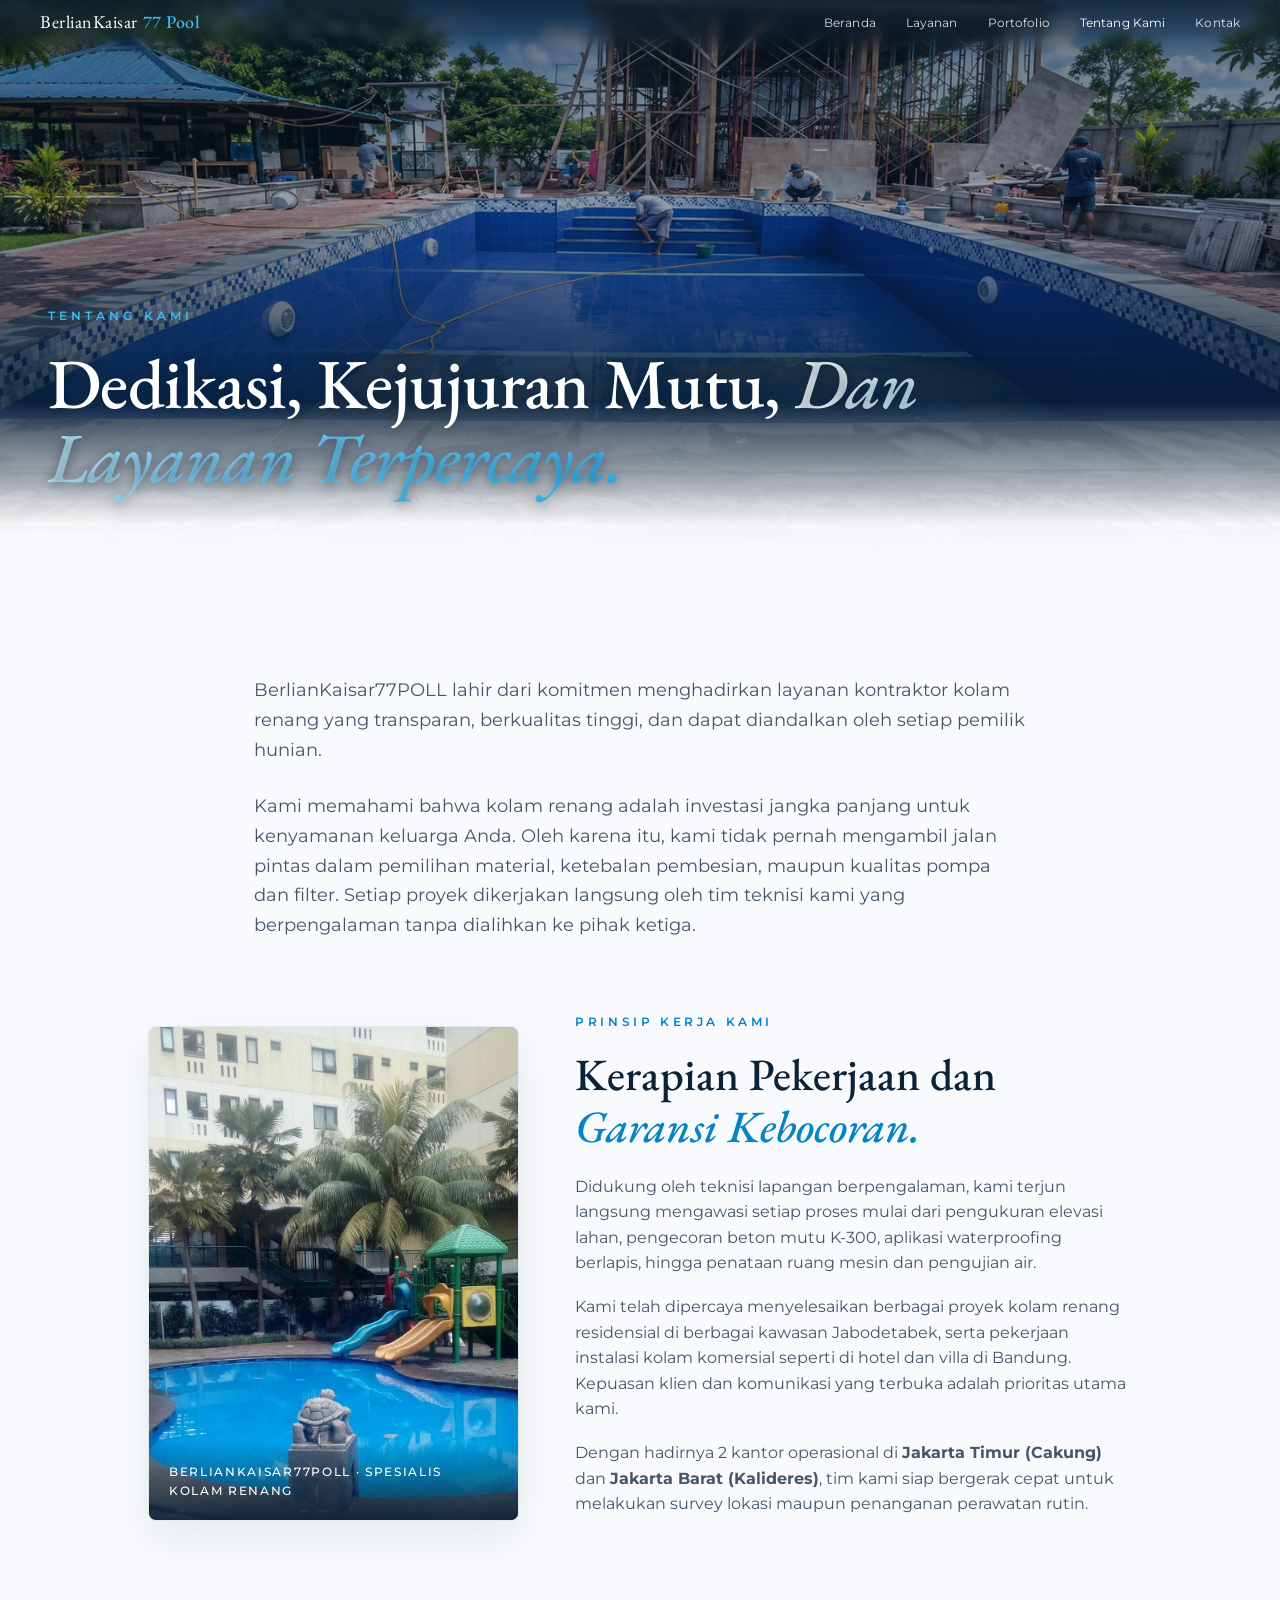
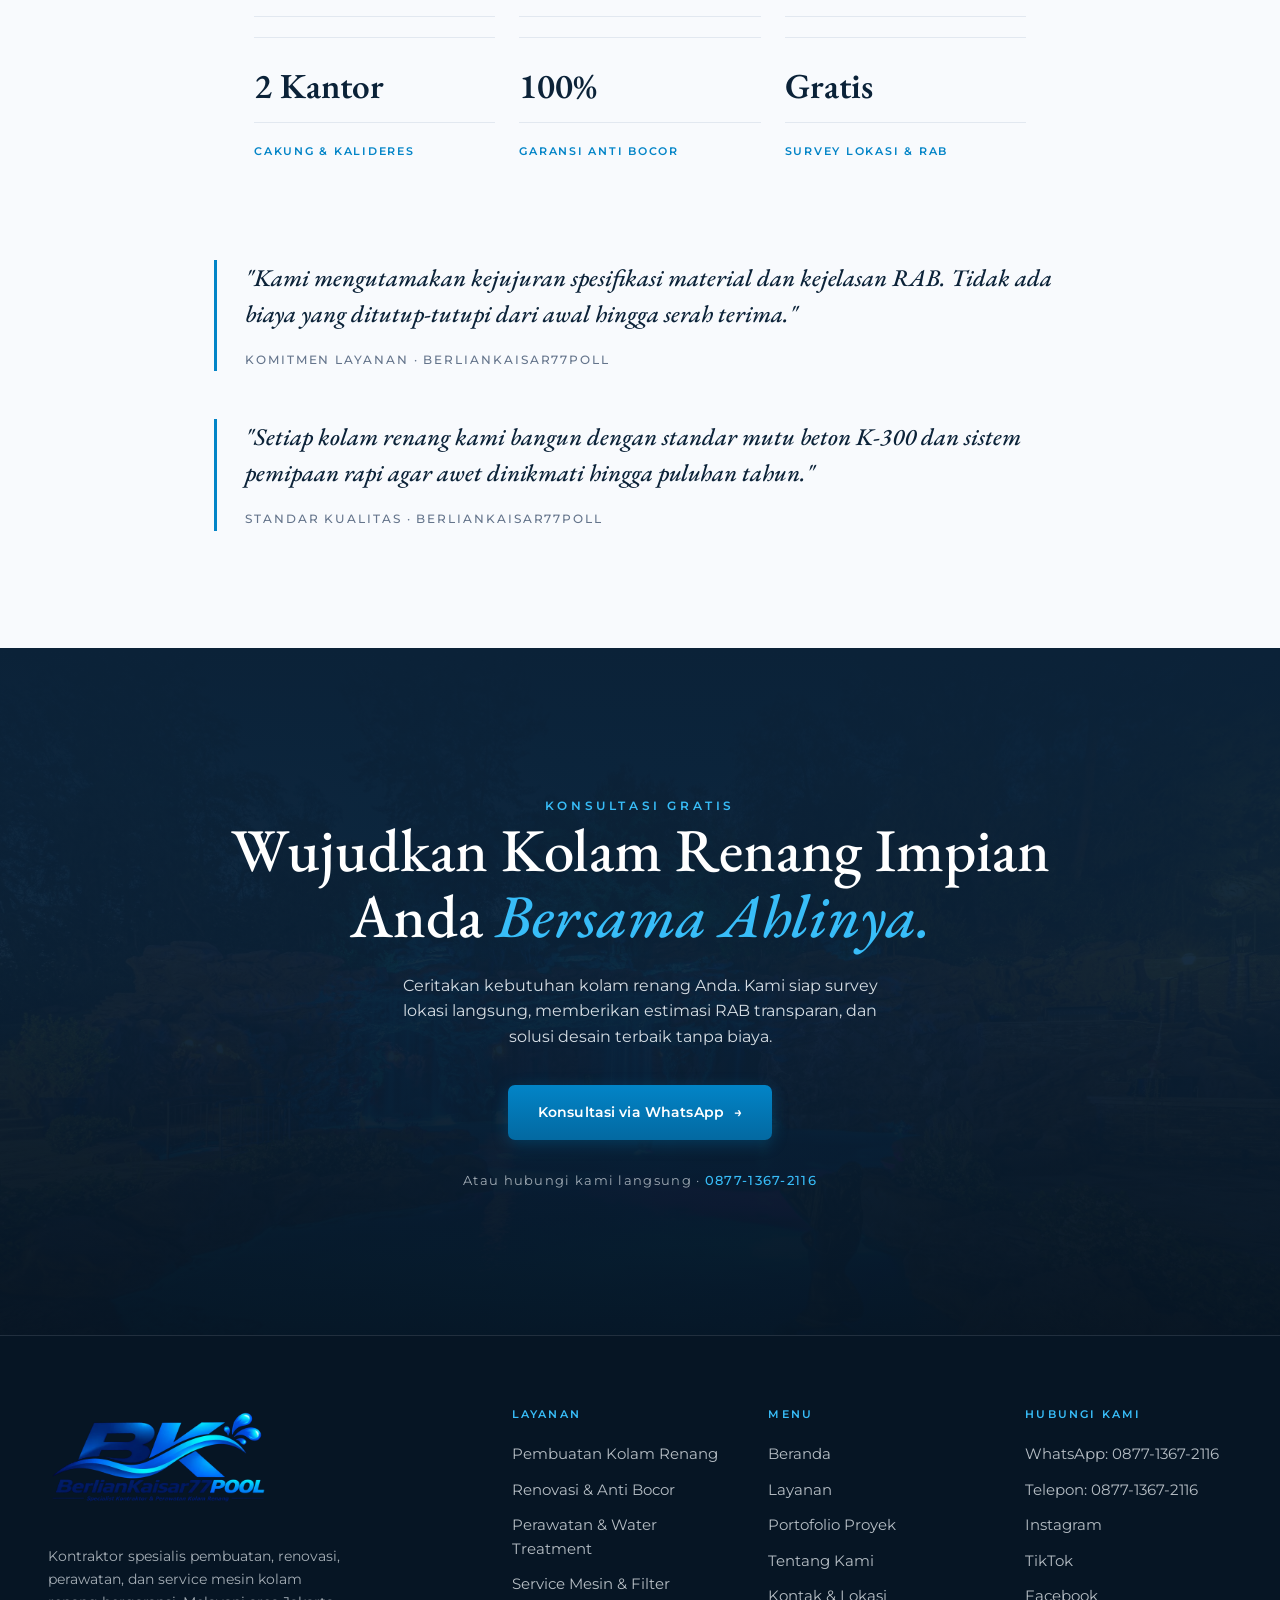
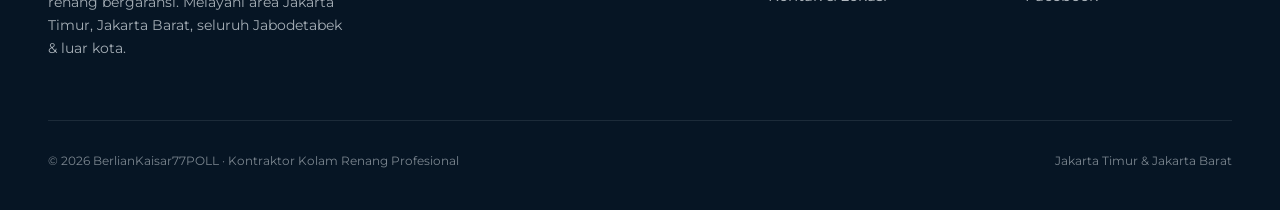
==== about/index.html @ 6bf1f575 "Updates" ====
<!DOCTYPE html>
<html lang="id">
<head>
  <meta charset="UTF-8">
<meta name="viewport" content="width=device-width, initial-scale=1.0">
<title>Tentang Kami — Kontraktor Kolam Renang | BerlianKaisar77POLL</title>
<meta name="description" content="Profil BerlianKaisar77POLL, kontraktor spesialis pembuatan, renovasi, dan perawatan kolam renang profesional terpercaya dengan 2 kantor di Jakarta Timur &amp; Barat.">
<link rel="canonical" href="https://berliankaisar77poll.com/about/">
<meta property="og:type" content="website">
<meta property="og:title" content="Tentang Kami — Kontraktor Kolam Renang | BerlianKaisar77POLL">
<meta property="og:description" content="Profil BerlianKaisar77POLL, kontraktor spesialis pembuatan, renovasi, dan perawatan kolam renang profesional terpercaya dengan 2 kantor di Jakarta Timur &amp; Barat.">
<meta property="og:image" content="/img/hero/Panoramic Pool Construction Scene.webp">
<link rel="icon" type="image/webp" href="/favicon.webp">
<link rel="preconnect" href="https://fonts.googleapis.com">
<link rel="preconnect" href="https://fonts.gstatic.com" crossorigin>
<link href="https://fonts.googleapis.com/css2?family=EB+Garamond:ital,wght@0,400;0,500;0,600;1,400;1,500;1,600&family=Montserrat:wght@300;400;500;600&display=swap" rel="stylesheet">

  <script type="module" crossorigin src="/assets/site-B1A78Fze.js"></script>
  <link rel="stylesheet" crossorigin href="/assets/site-BxvL7wkQ.css">
  <link rel="stylesheet" crossorigin href="/assets/about-Bbt-0jCo.css">
</head>
<body class="about-page">
<div class="waterline"><span id="wl"></span></div>

<nav id="nav">
  <a class="brand" href="/">BerlianKaisar <b>77 Pool</b></a>
  <div class="nav-links">
    
      <a class="" href="/">Beranda</a>
    
      <a class="" href="/services/">Layanan</a>
    
      <a class="" href="/portfolio/">Portofolio</a>
    
      <a class="active" href="/about/">Tentang Kami</a>
    
      <a class="" href="/contact/">Kontak</a>
    
  </div>
  <button class="nav-toggle" aria-label="Menu">&#9776;</button>
</nav>

<div class="mobile-menu" id="mobileMenu">
  
    <a class="" href="/">Beranda</a>
  
    <a class="" href="/services/">Layanan</a>
  
    <a class="" href="/portfolio/">Portofolio</a>
  
    <a class="active" href="/about/">Tentang Kami</a>
  
    <a class="" href="/contact/">Kontak</a>
  
</div>


<header class="page-hero">
  <img src="/img/hero/Panoramic Pool Construction Scene.webp" alt="Tentang Kontraktor Kolam Renang BerlianKaisar77POLL">
  <div class="wrap"><div class="eyebrow">Tentang Kami</div><h1>Dedikasi, Kejujuran Mutu, <em>Dan Layanan Terpercaya.</em></h1></div>
</header>

<section class="about-body">
  <div class="about-inner reveal">
    <p class="lead">BerlianKaisar77POLL lahir dari komitmen menghadirkan layanan kontraktor kolam renang yang transparan, berkualitas tinggi, dan dapat diandalkan oleh setiap pemilik hunian.</p>
    <p>Kami memahami bahwa kolam renang adalah investasi jangka panjang untuk kenyamanan keluarga Anda. Oleh karena itu, kami tidak pernah mengambil jalan pintas dalam pemilihan material, ketebalan pembesian, maupun kualitas pompa dan filter. Setiap proyek dikerjakan langsung oleh tim teknisi kami yang berpengalaman tanpa dialihkan ke pihak ketiga.</p>
  </div>

  <div class="founder reveal">
    <div class="founder-photo">
      <img src="/img/portfolio/proyek-kolam-02.jpg" alt="Keahlian Pemasangan Mozaik BerlianKaisar77POLL">
      <div class="founder-cap">BerlianKaisar77POLL · Spesialis Kolam Renang</div>
    </div>
    <div class="founder-text">
      <div class="sec-label">Prinsip Kerja Kami</div>
      <h2>Kerapian Pekerjaan dan <em>Garansi Kebocoran.</em></h2>
      <p>Didukung oleh teknisi lapangan berpengalaman, kami terjun langsung mengawasi setiap proses mulai dari pengukuran elevasi lahan, pengecoran beton mutu K-300, aplikasi waterproofing berlapis, hingga penataan ruang mesin dan pengujian air.</p>
      <p>Kami telah dipercaya menyelesaikan berbagai proyek kolam renang residensial di berbagai kawasan Jabodetabek, serta pekerjaan instalasi kolam komersial seperti di hotel dan villa di Bandung. Kepuasan klien dan komunikasi yang terbuka adalah prioritas utama kami.</p>
      <p>Dengan hadirnya 2 kantor operasional di <strong>Jakarta Timur (Cakung)</strong> dan <strong>Jakarta Barat (Kalideres)</strong>, tim kami siap bergerak cepat untuk melakukan survey lokasi maupun penanganan perawatan rutin.</p>
    </div>
  </div>

  <div class="about-stats reveal">
    <div><div class="n">2 Kantor</div><div class="l">Cakung &amp; Kalideres</div></div>
    <div><div class="n">100%</div><div class="l">Garansi Anti Bocor</div></div>
    <div><div class="n">Gratis</div><div class="l">Survey Lokasi &amp; RAB</div></div>
  </div>

  <div class="quotes reveal">
    <div class="cq"><p>"Kami mengutamakan kejujuran spesifikasi material dan kejelasan RAB. Tidak ada biaya yang ditutup-tutupi dari awal hingga serah terima."</p><span>Komitmen Layanan &middot; BerlianKaisar77POLL</span></div>
    <div class="cq"><p>"Setiap kolam renang kami bangun dengan standar mutu beton K-300 dan sistem pemipaan rapi agar awet dinikmati hingga puluhan tahun."</p><span>Standar Kualitas &middot; BerlianKaisar77POLL</span></div>
  </div>
</section>

<!-- SHARED CLOSING CTA -->
<section class="quote" id="quote">
  <div class="quote-inner">
    <span class="sec-label reveal" style="color:var(--caustic)">Konsultasi Gratis</span>
    <h2 class="reveal">Wujudkan Kolam Renang Impian Anda <em class='nowrap'>Bersama Ahlinya.</em></h2>
    <p class="reveal">Ceritakan kebutuhan kolam renang Anda. Kami siap survey lokasi langsung, memberikan estimasi RAB transparan, dan solusi desain terbaik tanpa biaya.</p>
    <a class="btn btn-primary reveal" href="https://wa.me/6287713672116?text=Halo%20BerlianKaisar77POLL,%20saya%20ingin%20konsultasi%20pembuatan/perawatan%20kolam%20renang" target="_blank" rel="noopener">Konsultasi via WhatsApp <span class="arr">&rarr;</span></a>
    <div class="phone reveal">Atau hubungi kami langsung &middot; <a href="tel:087713672116">0877-1367-2116</a></div>
  </div>
</section>

<!-- FOOTER -->
<footer id="footer">
  <div class="foot-grid">
    <div>
      <div class="foot-brand">
        <a href="/" aria-label="BerlianKaisar77POLL">
          <img src="/img/logo-berlian-kaisar-footer.webp" alt="BerlianKaisar77POLL" class="foot-logo" width="220" height="110">
        </a>
      </div>
      <p>Kontraktor spesialis pembuatan, renovasi, perawatan, dan service mesin kolam renang bergaransi. Melayani area Jakarta Timur, Jakarta Barat, seluruh Jabodetabek &amp; luar kota.</p>
    </div>
    <div class="foot-col">
      <h4>Layanan</h4>
      <a href="/services/">Pembuatan Kolam Renang</a>
      <a href="/services/">Renovasi &amp; Anti Bocor</a>
      <a href="/services/">Perawatan &amp; Water Treatment</a>
      <a href="/services/">Service Mesin &amp; Filter</a>
    </div>
    <div class="foot-col">
      <h4>Menu</h4>
      <a href="/">Beranda</a>
      <a href="/services/">Layanan</a>
      <a href="/portfolio/">Portofolio Proyek</a>
      <a href="/about/">Tentang Kami</a>
      <a href="/contact/">Kontak &amp; Lokasi</a>
    </div>
    <div class="foot-col">
      <h4>Hubungi Kami</h4>
      <a href="https://wa.me/6287713672116" target="_blank" rel="noopener">WhatsApp: 0877-1367-2116</a>
      <a href="tel:087713672116">Telepon: 0877-1367-2116</a>
      <a href="https://www.instagram.com/cindyapriyani441" target="_blank" rel="noopener">Instagram</a>
      <a href="https://www.tiktok.com/@cindyapriyani" target="_blank" rel="noopener">TikTok</a>
      <a href="https://www.facebook.com/search/top?q=cindy%20Apriyani" target="_blank" rel="noopener">Facebook</a>
    </div>
  </div>
  <div class="foot-bottom">
    <span>&copy; 2026 BerlianKaisar77POLL &middot; Kontraktor Kolam Renang Profesional</span>
    <span>Jakarta Timur &amp; Jakarta Barat</span>
  </div>
</footer>


</body>
</html>
---- assets/site-BxvL7wkQ.css ----
:root{--obsidian: #F8FAFD;--obsidian-2: #F0F6FA;--water-deep: #0B2238;--caustic: #0284C7;--caustic-soft: #00A3E0;--travertine: #0284C7;--bone: #0B2238;--bone-dim: #475569;--bone-faint: #64748B;--hairline: #E2E8F0;--serif: "EB Garamond", Georgia, serif;--sans: "Montserrat", system-ui, sans-serif}*{margin:0;padding:0;box-sizing:border-box}html{scroll-behavior:smooth}body{background:var(--obsidian);color:var(--bone-dim);font-family:var(--sans);font-weight:400;line-height:1.6;overflow-x:hidden;-webkit-font-smoothing:antialiased}::selection{background:#bae6fd;color:#0369a1}img{display:block;max-width:100%}a{color:inherit}.nowrap{white-space:nowrap}.waterline{position:fixed;top:0;left:0;height:2px;width:100%;z-index:200}.waterline span{display:block;height:100%;width:0;background:linear-gradient(90deg,#0284c7,#38bdf8);box-shadow:0 0 12px #38bdf8}nav{position:fixed;top:0;left:0;width:100%;z-index:100;display:flex;align-items:center;justify-content:space-between;padding:8px 40px 20px;transition:padding .5s,background .5s,backdrop-filter .5s}nav:before{content:"";position:absolute;top:0;right:0;bottom:0;left:0;z-index:-1;background:linear-gradient(to bottom,rgba(10,28,46,.72) 0%,rgba(10,28,46,.35) 60%,transparent 100%);backdrop-filter:blur(5px);-webkit-backdrop-filter:blur(5px);opacity:1;transition:opacity .5s;pointer-events:none;mask-image:linear-gradient(to bottom,#000 0%,#000 60%,transparent 100%);-webkit-mask-image:linear-gradient(to bottom,#000 0%,#000 60%,transparent 100%)}nav.scrolled:before{opacity:0}nav.scrolled{padding:11px 40px;background:#fffffff0;backdrop-filter:blur(20px) saturate(1.4);-webkit-backdrop-filter:blur(20px) saturate(1.4);border-bottom:1px solid #E2E8F0;box-shadow:0 4px 20px #0b22380d}.brand{font-family:var(--serif);font-size:18px;font-weight:400;letter-spacing:.03em;text-decoration:none;color:#fff;transition:color .3s}.brand b{font-weight:500;color:#38bdf8}nav.scrolled .brand{color:#0b2238}nav.scrolled .brand b{color:#0284c7}.nav-links{display:flex;gap:30px;align-items:center}.nav-links a{color:#ffffffd9;text-decoration:none;font-size:12px;letter-spacing:.01em;text-transform:none;font-weight:400;transition:color .3s}.nav-links a:hover,.nav-links a.active{color:#fff}nav.scrolled .nav-links a{color:#475569}nav.scrolled .nav-links a:hover,nav.scrolled .nav-links a.active{color:#0284c7}.nav-cta{border:1px solid #CBD5E1;padding:7px 16px;border-radius:980px;color:#fff!important;font-size:12px;transition:all .4s}nav.scrolled .nav-cta{border-color:#0284c7;color:#0284c7!important;background:#f0f9ff}nav.scrolled .nav-cta:hover{background:#0284c7;color:#fff!important}.nav-toggle{display:none;background:none;border:none;color:#fff;font-size:26px;cursor:pointer;line-height:1}nav.scrolled .nav-toggle{color:#0b2238}.mobile-menu{position:fixed;top:0;right:0;bottom:0;left:0;z-index:99;background:#f8fafdfa;backdrop-filter:blur(20px);-webkit-backdrop-filter:blur(20px);display:none;flex-direction:column;align-items:center;justify-content:center;gap:30px}.mobile-menu.open{display:flex}.mobile-menu a{color:#0b2238;text-decoration:none;font-family:var(--serif);font-size:1.8rem;transition:color .3s}.mobile-menu a:hover,.mobile-menu a.active{color:#0284c7}.btn{display:inline-flex;align-items:center;gap:10px;text-decoration:none;font-size:14px;letter-spacing:.04em;padding:16px 30px;border-radius:7px;transition:all .45s cubic-bezier(.2,.7,.3,1);cursor:pointer;border:none;font-family:var(--sans);-webkit-font-smoothing:antialiased;text-shadow:none}.btn .arr{display:inline-block;transition:transform .4s cubic-bezier(.2,.7,.3,1)}.btn:hover .arr{transform:translate(4px)}.btn-primary{background:linear-gradient(180deg,#0284c7,#0369a1);color:#fff;font-weight:600;letter-spacing:.01em;box-shadow:0 4px 16px #0284c747}.btn-primary:hover{background:linear-gradient(180deg,#0ea5e9,#0284c7);transform:translateY(-2px);box-shadow:0 8px 24px #0284c766}.btn-ghost{color:#0b2238;border:1px solid #CBD5E1;background:#fff;border-radius:7px}.btn-ghost:hover{border-color:#0284c7;color:#0284c7;background:#f0f9ff}.reveal{opacity:0;transform:translateY(44px);transition:opacity 1.1s cubic-bezier(.2,.7,.3,1),transform 1.1s cubic-bezier(.2,.7,.3,1)}.reveal.in{opacity:1;transform:none}.reveal-group>*{opacity:0;transform:translateY(38px);transition:opacity 1s cubic-bezier(.2,.7,.3,1),transform 1s cubic-bezier(.2,.7,.3,1)}.reveal-group.in>*{opacity:1;transform:none}.reveal-group.in>*:nth-child(1){transition-delay:0s}.reveal-group.in>*:nth-child(2){transition-delay:.09s}.reveal-group.in>*:nth-child(3){transition-delay:.18s}.reveal-group.in>*:nth-child(4){transition-delay:.27s}.reveal-group.in>*:nth-child(5){transition-delay:.36s}.reveal-group.in>*:nth-child(6){transition-delay:.45s}.reveal-group.in>*:nth-child(7){transition-delay:.54s}.reveal-group.in>*:nth-child(8){transition-delay:.63s}.hero-media{will-change:transform;transform:scale(1.1);transform-origin:center top}.page-hero{position:relative;height:62vh;min-height:440px;display:flex;align-items:flex-end;overflow:hidden}.page-hero img{position:absolute;top:0;right:0;bottom:0;left:0;width:100%;height:100%;object-fit:cover;z-index:1}.page-hero:after{content:"";position:absolute;top:0;right:0;bottom:0;left:0;z-index:2;background:linear-gradient(to top,#f8fafd,#f8fafdf5 6%,#0a1c2ed1 28%,#0a1c2e66 65%,#0a1c2e99)}.page-hero .wrap{position:relative;z-index:3;padding:0 48px 7vh;max-width:1280px;margin:0 auto;width:100%}.eyebrow{font-size:12px;letter-spacing:.34em;text-transform:uppercase;color:#38bdf8;font-weight:600;margin-bottom:22px}.page-hero h1{font-family:var(--serif);font-weight:500;font-size:clamp(2.4rem,5.5vw,4.4rem);line-height:1.05;letter-spacing:-.01em;max-width:900px;color:#fff;text-shadow:0 2px 12px rgba(10,28,46,.5)}.page-hero h1 em{font-style:italic;background:linear-gradient(95deg,#fff,#7dd3fc 40%,#38bdf8);-webkit-background-clip:text;background-clip:text;-webkit-text-fill-color:transparent;color:transparent}section{position:relative}.sec-label{font-size:12px;letter-spacing:.3em;text-transform:uppercase;color:#0284c7;font-weight:600;margin-bottom:22px}.wrap{max-width:1280px;margin:0 auto;padding:0 48px}.prose{max-width:760px}.prose p{color:#475569;margin-bottom:22px;font-size:1.05rem}.prose h2{font-family:var(--serif);font-weight:500;font-size:clamp(1.8rem,3.5vw,2.8rem);line-height:1.15;margin:0 0 28px;color:#0b2238}.prose h2 em{font-style:italic;color:#0284c7}footer{background:#061524;border-top:1px solid rgba(226,232,240,.12);padding:70px 48px 40px;margin-top:0}.foot-grid{max-width:1280px;margin:0 auto 60px;display:grid;grid-template-columns:2fr 1fr 1fr 1fr;gap:50px}.foot-brand{margin-bottom:20px}.foot-brand a{display:inline-block;text-decoration:none}.foot-logo{max-width:220px;width:100%;height:auto;display:block}.foot-grid>div>p{font-size:.9rem;color:#f0f6faad;max-width:300px}.foot-col h4{font-size:11px;letter-spacing:.2em;text-transform:uppercase;color:#38bdf8;font-weight:600;margin-bottom:20px}.foot-col a{display:block;color:#f0f6fabf;text-decoration:none;font-size:.92rem;margin-bottom:12px;transition:color .3s}.foot-col a:hover{color:#fff}.foot-bottom{max-width:1280px;margin:0 auto;display:flex;justify-content:space-between;padding-top:30px;border-top:1px solid rgba(226,232,240,.1);font-size:12px;color:#f0f6fa80;flex-wrap:wrap;gap:14px}.quote{position:relative;padding:16vh 48px;text-align:center;overflow:hidden;background:linear-gradient(180deg,#0b2238,#061524)}.quote:after{content:"";position:absolute;top:0;right:0;bottom:0;left:0;z-index:0;background:url(/img/drake-night.jpg) center/cover no-repeat;opacity:.28}.quote:before{content:"";position:absolute;top:0;right:0;bottom:0;left:0;z-index:1;background:linear-gradient(180deg,#0b2238,#0b2238cc 45%,#061524f2),radial-gradient(ellipse at 50% 120%,rgba(2,132,199,.28),transparent 55%)}.quote-inner{position:relative;z-index:3;max-width:920px;margin:0 auto}.quote .sec-label{color:#38bdf8!important;font-weight:600}.quote h2{font-family:var(--serif);font-weight:500;font-size:clamp(2.2rem,4.8vw,3.8rem);line-height:1.08;margin-bottom:24px;color:#fff}.quote h2 em{font-style:italic;color:#38bdf8}.quote p{color:#f0f6fae0;max-width:480px;margin:0 auto 36px}.quote .phone{margin-top:30px;font-size:13px;letter-spacing:.1em;color:#f0f6faa6}.quote .phone a{color:#38bdf8;font-weight:500;text-decoration:none}.quote .phone a:hover{color:#fff}@media(max-width:900px){nav,nav.scrolled{padding:16px 22px}.nav-links{display:none}.nav-toggle{display:block}.wrap,.page-hero .wrap{padding-left:22px;padding-right:22px}footer{padding:54px 22px 36px}.foot-grid{grid-template-columns:1fr 1fr;gap:30px}.quote{padding:12vh 22px}}@media(prefers-reduced-motion:reduce){*{animation:none!important;transition:none!important}.reveal,.reveal-group>*{opacity:1;transform:none!important}.hero-media{transform:none!important}}
---- assets/about-Bbt-0jCo.css ----
body.about-page{--obsidian: #F8FAFD;--obsidian-2: #F0F6FA;--water-deep: #0B2238;--caustic: #0284C7;--caustic-soft: #00A3E0;--travertine: #0284C7;--bone: #0B2238;--bone-dim: #475569;--bone-faint: #64748B;--hairline: #E2E8F0;background:#f8fafd;color:#475569}body.about-page ::selection{background:#bae6fd;color:#0369a1}body.about-page .btn-primary{background:linear-gradient(180deg,#0284c7,#0369a1);color:#fff;box-shadow:0 4px 16px #0284c747}body.about-page .btn-primary:hover{background:linear-gradient(180deg,#0ea5e9,#0284c7);box-shadow:0 8px 24px #0284c766}body.about-page .btn-ghost{color:#0b2238;border:1px solid #CBD5E1;background:#fff}body.about-page .btn-ghost:hover{border-color:#0284c7;color:#0284c7;background:#f0f9ff}body.about-page .waterline span{background:linear-gradient(90deg,#0284c7,#38bdf8);box-shadow:0 0 12px #38bdf8}body.about-page nav:before{background:linear-gradient(to bottom,rgba(10,28,46,.72) 0%,rgba(10,28,46,.35) 60%,transparent 100%)}body.about-page nav .brand{color:#fff}body.about-page nav .brand b{color:#38bdf8}body.about-page nav .nav-links a{color:#ffffffd9}body.about-page nav .nav-links a:hover,body.about-page nav .nav-links a.active{color:#fff}body.about-page nav .nav-toggle{color:#fff}body.about-page nav.scrolled{background:#fffffff0;-webkit-backdrop-filter:blur(20px) saturate(1.4);backdrop-filter:blur(20px) saturate(1.4);border-bottom:1px solid #E2E8F0;box-shadow:0 4px 20px #0b22380f}body.about-page nav.scrolled .brand{color:#0b2238}body.about-page nav.scrolled .brand b{color:#0284c7}body.about-page nav.scrolled .nav-links a{color:#475569}body.about-page nav.scrolled .nav-links a:hover,body.about-page nav.scrolled .nav-links a.active{color:#0284c7}body.about-page nav.scrolled .nav-toggle{color:#0b2238}body.about-page .mobile-menu{background:#f8fafdfa}body.about-page .mobile-menu a{color:#0b2238}body.about-page .mobile-menu a:hover,body.about-page .mobile-menu a.active{color:#0284c7}body.about-page .page-hero:after{content:"";position:absolute;top:0;right:0;bottom:0;left:0;z-index:2;background:linear-gradient(to top,#f8fafd,#f8fafdf5 6%,#0a1c2ed1 28%,#0a1c2e66 65%,#0a1c2e99)}body.about-page .page-hero .eyebrow{color:#38bdf8;font-weight:600}body.about-page .page-hero h1{color:#fff;text-shadow:0 2px 12px rgba(10,28,46,.5)}body.about-page .page-hero h1 em{font-style:italic;background:linear-gradient(95deg,#fff,#7dd3fc 40%,#38bdf8);-webkit-background-clip:text;background-clip:text;-webkit-text-fill-color:transparent;color:transparent}.about-body{padding:13vh 0;background:#f8fafd}.about-inner{max-width:820px;margin:0 auto;padding:0 24px}.about-inner p{color:#475569;font-size:1.1rem;margin-bottom:26px;line-height:1.7}.about-inner p strong{color:#0b2238;font-weight:600}.lead{margin-bottom:26px;color:#334155}.lead em{font-style:italic;color:#0284c7}.founder{max-width:1080px;margin:8vh auto 0;padding:0 48px;display:grid;grid-template-columns:.8fr 1.2fr;gap:56px;align-items:center}.founder-photo{position:relative;border-radius:8px;overflow:hidden;border:1px solid #E2E8F0;aspect-ratio:3/4;box-shadow:0 16px 40px #0b223814}.founder-photo img{width:100%;height:100%;object-fit:cover;object-position:center top}.founder-cap{position:absolute;left:0;bottom:0;right:0;z-index:2;padding:20px;background:linear-gradient(to top,rgba(11,34,56,.92) 0%,transparent 100%);font-size:12px;letter-spacing:.14em;text-transform:uppercase;color:#fff;font-weight:500}.founder-text .sec-label{color:#0284c7;font-weight:600;font-size:12px;letter-spacing:.3em;text-transform:uppercase;margin-bottom:18px}.founder-text h2{font-family:var(--serif);font-weight:500;font-size:clamp(1.9rem,3.6vw,2.8rem);line-height:1.14;margin-bottom:22px;color:#0b2238}.founder-text h2 em{font-style:italic;color:#0284c7}.founder-text p{color:#475569;margin-bottom:18px;line-height:1.6}.about-stats{display:grid;grid-template-columns:repeat(3,1fr);gap:24px;margin:9vh auto 0;max-width:820px;padding:0 24px}.about-stats div{border-top:1px solid #E2E8F0;padding-top:20px}.about-stats .n{font-family:var(--serif);font-size:2.2rem;font-weight:600;color:#0b2238}.about-stats .l{font-size:11px;letter-spacing:.16em;text-transform:uppercase;color:#0284c7;font-weight:600;margin-top:8px}.quotes{max-width:900px;margin:11vh auto 0;padding:0 24px;display:grid;gap:48px}.cq{border-left:3px solid #0284C7;padding-left:28px}.cq p{font-family:var(--serif);font-weight:500;font-style:italic;font-size:clamp(1.2rem,2.2vw,1.5rem);line-height:1.5;color:#0b2238;margin:0 0 14px}.cq span{font-size:12px;letter-spacing:.16em;text-transform:uppercase;color:#64748b;font-weight:500}body.about-page .quote{position:relative;padding:16vh 48px;text-align:center;overflow:hidden;background:linear-gradient(180deg,#0b2238,#061524)}body.about-page .quote:after{content:"";position:absolute;top:0;right:0;bottom:0;left:0;z-index:0;background:url(/img/drake-night.jpg) center/cover no-repeat;opacity:.28}body.about-page .quote:before{content:"";position:absolute;top:0;right:0;bottom:0;left:0;z-index:1;background:linear-gradient(180deg,#0b2238,#0b2238cc 45%,#061524f2),radial-gradient(ellipse at 50% 120%,rgba(2,132,199,.28),transparent 55%)}body.about-page .quote-inner{position:relative;z-index:3;max-width:920px;margin:0 auto}body.about-page .quote .sec-label{color:#38bdf8!important;font-weight:600}body.about-page .quote h2{font-family:var(--serif);font-weight:500;font-size:clamp(2.2rem,4.8vw,3.8rem);line-height:1.08;margin-bottom:24px;color:#fff}body.about-page .quote h2 em{font-style:italic;color:#38bdf8}body.about-page .quote p{color:#f0f6fae0;max-width:480px;margin:0 auto 36px}body.about-page .quote .phone{margin-top:30px;font-size:13px;letter-spacing:.1em;color:#f0f6faa6}body.about-page .quote .phone a{color:#38bdf8;font-weight:500;text-decoration:none}body.about-page .quote .phone a:hover{color:#fff}body.about-page footer{background:#061524;border-top:1px solid rgba(226,232,240,.12);padding:70px 48px 40px;margin-top:0}body.about-page .foot-brand{font-family:var(--serif);font-size:1.5rem;margin-bottom:18px;color:#fff}body.about-page .foot-grid>div>p{font-size:.9rem;color:#f0f6faad;max-width:300px}body.about-page .foot-col h4{font-size:11px;letter-spacing:.2em;text-transform:uppercase;color:#38bdf8;font-weight:600;margin-bottom:20px}body.about-page .foot-col a{display:block;color:#f0f6fabf;text-decoration:none;font-size:.92rem;margin-bottom:12px;transition:color .3s}body.about-page .foot-col a:hover{color:#fff}body.about-page .foot-bottom{max-width:1280px;margin:0 auto;display:flex;justify-content:space-between;padding-top:30px;border-top:1px solid rgba(226,232,240,.1);font-size:12px;color:#f0f6fa80;flex-wrap:wrap;gap:14px}@media(max-width:900px){.founder{grid-template-columns:1fr;gap:30px;padding:0 22px}.about-stats{grid-template-columns:1fr}}
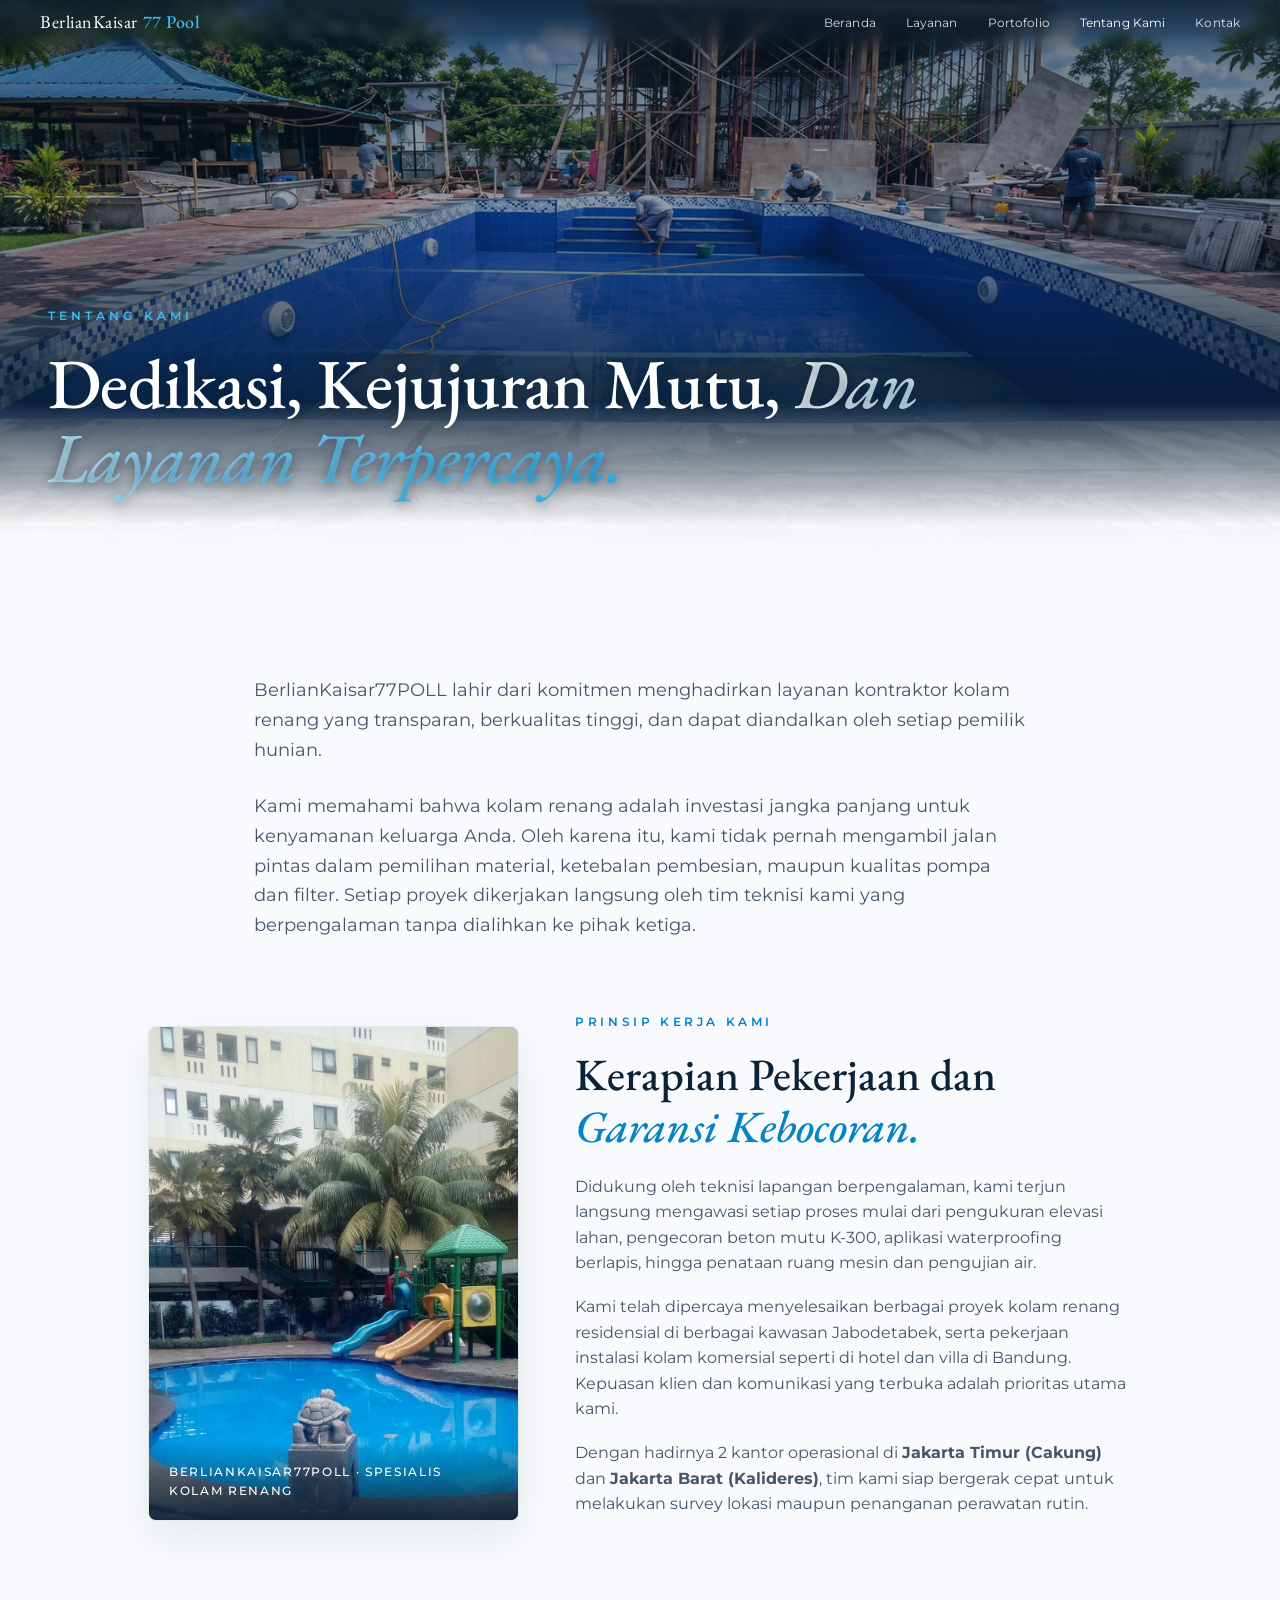
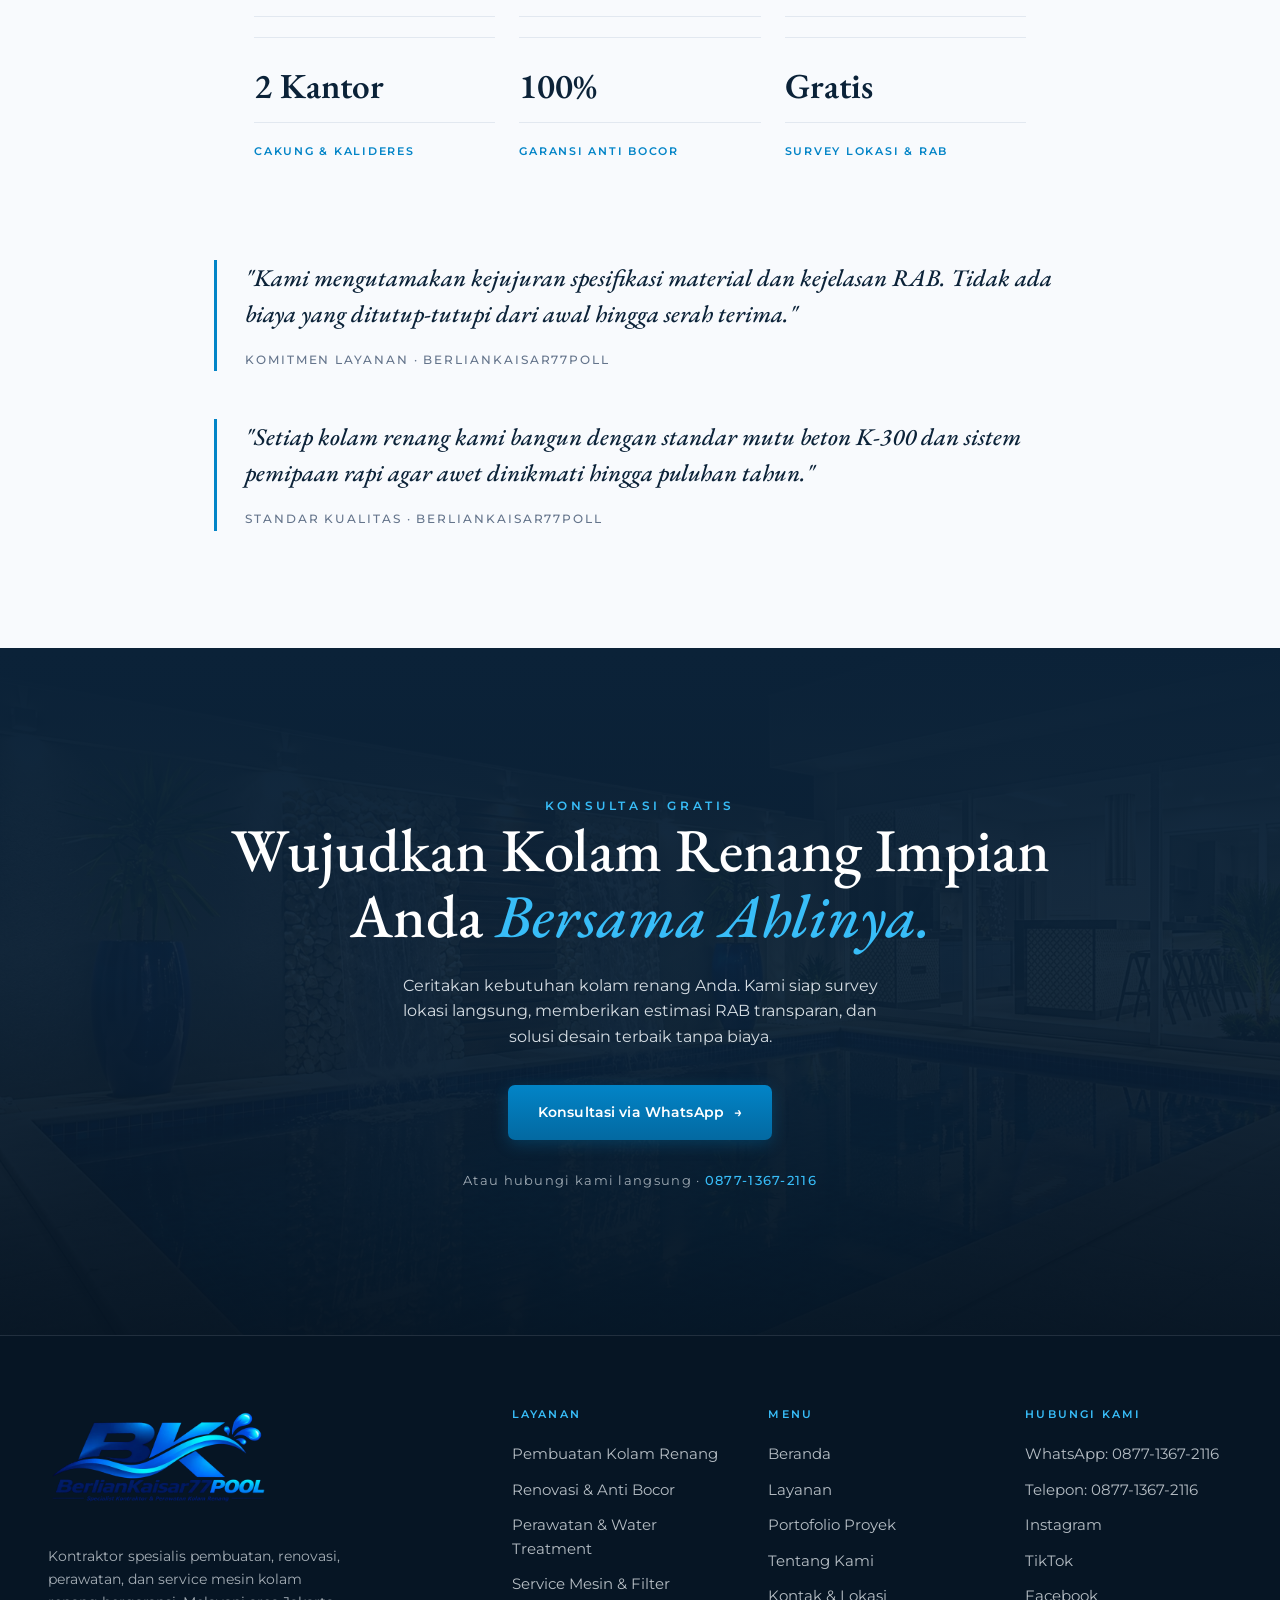
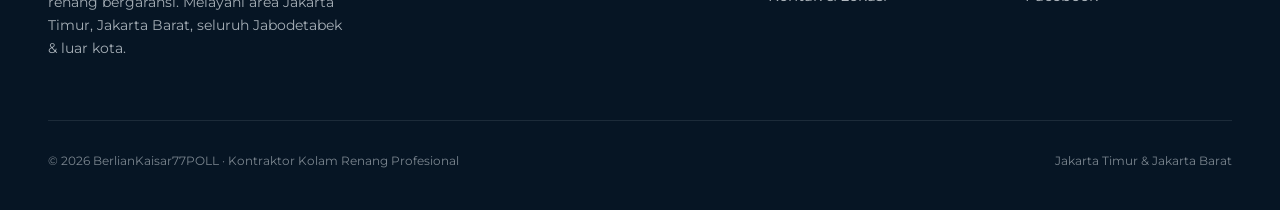
==== commit ab6c8b6c: "Updates" ====
--- a/about/index.html
+++ b/about/index.html
@@ -15,9 +15,9 @@
 <link rel="preconnect" href="https://fonts.gstatic.com" crossorigin>
 <link href="https://fonts.googleapis.com/css2?family=EB+Garamond:ital,wght@0,400;0,500;0,600;1,400;1,500;1,600&family=Montserrat:wght@300;400;500;600&display=swap" rel="stylesheet">
 
-  <script type="module" crossorigin src="/assets/site-B1A78Fze.js"></script>
-  <link rel="stylesheet" crossorigin href="/assets/site-BxvL7wkQ.css">
-  <link rel="stylesheet" crossorigin href="/assets/about-Bbt-0jCo.css">
+  <script type="module" crossorigin src="/assets/site-Bb8YdjvI.js"></script>
+  <link rel="stylesheet" crossorigin href="/assets/site-DGykL7a6.css">
+  <link rel="stylesheet" crossorigin href="/assets/about-CV82blYV.css">
 </head>
 <body class="about-page">
 <div class="waterline"><span id="wl"></span></div>
--- a/assets/site-DGykL7a6.css
+++ b/assets/site-DGykL7a6.css
@@ -0,0 +1 @@
+:root{--obsidian: #F8FAFD;--obsidian-2: #F0F6FA;--water-deep: #0B2238;--caustic: #0284C7;--caustic-soft: #00A3E0;--travertine: #0284C7;--bone: #0B2238;--bone-dim: #475569;--bone-faint: #64748B;--hairline: #E2E8F0;--serif: "EB Garamond", Georgia, serif;--sans: "Montserrat", system-ui, sans-serif}*{margin:0;padding:0;box-sizing:border-box}html{scroll-behavior:smooth}body{background:var(--obsidian);color:var(--bone-dim);font-family:var(--sans);font-weight:400;line-height:1.6;overflow-x:hidden;-webkit-font-smoothing:antialiased}::selection{background:#bae6fd;color:#0369a1}img{display:block;max-width:100%}a{color:inherit}.nowrap{white-space:nowrap}.waterline{position:fixed;top:0;left:0;height:2px;width:100%;z-index:200}.waterline span{display:block;height:100%;width:0;background:linear-gradient(90deg,#0284c7,#38bdf8);box-shadow:0 0 12px #38bdf8}nav{position:fixed;top:0;left:0;width:100%;z-index:100;display:flex;align-items:center;justify-content:space-between;padding:8px 40px 20px;transition:padding .5s,background .5s,backdrop-filter .5s}nav:before{content:"";position:absolute;top:0;right:0;bottom:0;left:0;z-index:-1;background:linear-gradient(to bottom,rgba(10,28,46,.72) 0%,rgba(10,28,46,.35) 60%,transparent 100%);backdrop-filter:blur(5px);-webkit-backdrop-filter:blur(5px);opacity:1;transition:opacity .5s;pointer-events:none;mask-image:linear-gradient(to bottom,#000 0%,#000 60%,transparent 100%);-webkit-mask-image:linear-gradient(to bottom,#000 0%,#000 60%,transparent 100%)}nav.scrolled:before{opacity:0}nav.scrolled{padding:11px 40px;background:#fffffff0;backdrop-filter:blur(20px) saturate(1.4);-webkit-backdrop-filter:blur(20px) saturate(1.4);border-bottom:1px solid #E2E8F0;box-shadow:0 4px 20px #0b22380d}.brand{font-family:var(--serif);font-size:18px;font-weight:400;letter-spacing:.03em;text-decoration:none;color:#fff;transition:color .3s}.brand b{font-weight:500;color:#38bdf8}nav.scrolled .brand{color:#0b2238}nav.scrolled .brand b{color:#0284c7}.nav-links{display:flex;gap:30px;align-items:center}.nav-links a{color:#ffffffd9;text-decoration:none;font-size:12px;letter-spacing:.01em;text-transform:none;font-weight:400;transition:color .3s}.nav-links a:hover,.nav-links a.active{color:#fff}nav.scrolled .nav-links a{color:#475569}nav.scrolled .nav-links a:hover,nav.scrolled .nav-links a.active{color:#0284c7}.nav-cta{border:1px solid #CBD5E1;padding:7px 16px;border-radius:980px;color:#fff!important;font-size:12px;transition:all .4s}nav.scrolled .nav-cta{border-color:#0284c7;color:#0284c7!important;background:#f0f9ff}nav.scrolled .nav-cta:hover{background:#0284c7;color:#fff!important}.nav-toggle{display:none;background:none;border:none;color:#fff;font-size:26px;cursor:pointer;line-height:1}nav.scrolled .nav-toggle{color:#0b2238}.mobile-menu{position:fixed;top:0;right:0;bottom:0;left:0;z-index:99;background:#f8fafdfa;backdrop-filter:blur(20px);-webkit-backdrop-filter:blur(20px);display:none;flex-direction:column;align-items:center;justify-content:center;gap:30px}.mobile-menu.open{display:flex}.mobile-menu a{color:#0b2238;text-decoration:none;font-family:var(--serif);font-size:1.8rem;transition:color .3s}.mobile-menu a:hover,.mobile-menu a.active{color:#0284c7}.btn{display:inline-flex;align-items:center;gap:10px;text-decoration:none;font-size:14px;letter-spacing:.04em;padding:16px 30px;border-radius:7px;transition:all .45s cubic-bezier(.2,.7,.3,1);cursor:pointer;border:none;font-family:var(--sans);-webkit-font-smoothing:antialiased;text-shadow:none}.btn .arr{display:inline-block;transition:transform .4s cubic-bezier(.2,.7,.3,1)}.btn:hover .arr{transform:translate(4px)}.btn-primary{background:linear-gradient(180deg,#0284c7,#0369a1);color:#fff;font-weight:600;letter-spacing:.01em;box-shadow:0 4px 16px #0284c747}.btn-primary:hover{background:linear-gradient(180deg,#0ea5e9,#0284c7);transform:translateY(-2px);box-shadow:0 8px 24px #0284c766}.btn-ghost{color:#0b2238;border:1px solid #CBD5E1;background:#fff;border-radius:7px}.btn-ghost:hover{border-color:#0284c7;color:#0284c7;background:#f0f9ff}.reveal{opacity:0;transform:translateY(44px);transition:opacity 1.1s cubic-bezier(.2,.7,.3,1),transform 1.1s cubic-bezier(.2,.7,.3,1)}.reveal.in{opacity:1;transform:none}.reveal-group>*{opacity:0;transform:translateY(38px);transition:opacity 1s cubic-bezier(.2,.7,.3,1),transform 1s cubic-bezier(.2,.7,.3,1)}.reveal-group.in>*{opacity:1;transform:none}.reveal-group.in>*:nth-child(1){transition-delay:0s}.reveal-group.in>*:nth-child(2){transition-delay:.09s}.reveal-group.in>*:nth-child(3){transition-delay:.18s}.reveal-group.in>*:nth-child(4){transition-delay:.27s}.reveal-group.in>*:nth-child(5){transition-delay:.36s}.reveal-group.in>*:nth-child(6){transition-delay:.45s}.reveal-group.in>*:nth-child(7){transition-delay:.54s}.reveal-group.in>*:nth-child(8){transition-delay:.63s}.hero-media{will-change:transform;transform:scale(1.1);transform-origin:center top}.page-hero{position:relative;height:62vh;min-height:440px;display:flex;align-items:flex-end;overflow:hidden}.page-hero img{position:absolute;top:0;right:0;bottom:0;left:0;width:100%;height:100%;object-fit:cover;z-index:1}.page-hero:after{content:"";position:absolute;top:0;right:0;bottom:0;left:0;z-index:2;background:linear-gradient(to top,#f8fafd,#f8fafdf5 6%,#0a1c2ed1 28%,#0a1c2e66 65%,#0a1c2e99)}.page-hero .wrap{position:relative;z-index:3;padding:0 48px 7vh;max-width:1280px;margin:0 auto;width:100%}.eyebrow{font-size:12px;letter-spacing:.34em;text-transform:uppercase;color:#38bdf8;font-weight:600;margin-bottom:22px}.page-hero h1{font-family:var(--serif);font-weight:500;font-size:clamp(2.4rem,5.5vw,4.4rem);line-height:1.05;letter-spacing:-.01em;max-width:900px;color:#fff;text-shadow:0 2px 12px rgba(10,28,46,.5)}.page-hero h1 em{font-style:italic;background:linear-gradient(95deg,#fff,#7dd3fc 40%,#38bdf8);-webkit-background-clip:text;background-clip:text;-webkit-text-fill-color:transparent;color:transparent}section{position:relative}.sec-label{font-size:12px;letter-spacing:.3em;text-transform:uppercase;color:#0284c7;font-weight:600;margin-bottom:22px}.wrap{max-width:1280px;margin:0 auto;padding:0 48px}.prose{max-width:760px}.prose p{color:#475569;margin-bottom:22px;font-size:1.05rem}.prose h2{font-family:var(--serif);font-weight:500;font-size:clamp(1.8rem,3.5vw,2.8rem);line-height:1.15;margin:0 0 28px;color:#0b2238}.prose h2 em{font-style:italic;color:#0284c7}footer{background:#061524;border-top:1px solid rgba(226,232,240,.12);padding:70px 48px 40px;margin-top:0}.foot-grid{max-width:1280px;margin:0 auto 60px;display:grid;grid-template-columns:2fr 1fr 1fr 1fr;gap:50px}.foot-brand{margin-bottom:20px}.foot-brand a{display:inline-block;text-decoration:none}.foot-logo{max-width:220px;width:100%;height:auto;display:block}.foot-grid>div>p{font-size:.9rem;color:#f0f6faad;max-width:300px}.foot-col h4{font-size:11px;letter-spacing:.2em;text-transform:uppercase;color:#38bdf8;font-weight:600;margin-bottom:20px}.foot-col a{display:block;color:#f0f6fabf;text-decoration:none;font-size:.92rem;margin-bottom:12px;transition:color .3s}.foot-col a:hover{color:#fff}.foot-bottom{max-width:1280px;margin:0 auto;display:flex;justify-content:space-between;padding-top:30px;border-top:1px solid rgba(226,232,240,.1);font-size:12px;color:#f0f6fa80;flex-wrap:wrap;gap:14px}.quote{position:relative;padding:16vh 48px;text-align:center;overflow:hidden;background:linear-gradient(180deg,#0b2238,#061524)}.quote:after{content:"";position:absolute;top:0;right:0;bottom:0;left:0;z-index:0;background:url(/img/hero/Luxurious%20Modern%20Pool%20at%20Night.webp) center/cover no-repeat;opacity:.28}.quote:before{content:"";position:absolute;top:0;right:0;bottom:0;left:0;z-index:1;background:linear-gradient(180deg,#0b2238,#0b2238cc 45%,#061524f2),radial-gradient(ellipse at 50% 120%,rgba(2,132,199,.28),transparent 55%)}.quote-inner{position:relative;z-index:3;max-width:920px;margin:0 auto}.quote .sec-label{color:#38bdf8!important;font-weight:600}.quote h2{font-family:var(--serif);font-weight:500;font-size:clamp(2.2rem,4.8vw,3.8rem);line-height:1.08;margin-bottom:24px;color:#fff}.quote h2 em{font-style:italic;color:#38bdf8}.quote p{color:#f0f6fae0;max-width:480px;margin:0 auto 36px}.quote .phone{margin-top:30px;font-size:13px;letter-spacing:.1em;color:#f0f6faa6}.quote .phone a{color:#38bdf8;font-weight:500;text-decoration:none}.quote .phone a:hover{color:#fff}@media(max-width:900px){nav,nav.scrolled{padding:16px 22px}.nav-links{display:none}.nav-toggle{display:block}.wrap,.page-hero .wrap{padding-left:22px;padding-right:22px}footer{padding:54px 22px 36px}.foot-grid{grid-template-columns:1fr 1fr;gap:30px}.quote{padding:12vh 22px}}@media(prefers-reduced-motion:reduce){*{animation:none!important;transition:none!important}.reveal,.reveal-group>*{opacity:1;transform:none!important}.hero-media{transform:none!important}}
--- a/assets/about-CV82blYV.css
+++ b/assets/about-CV82blYV.css
@@ -0,0 +1 @@
+body.about-page{--obsidian: #F8FAFD;--obsidian-2: #F0F6FA;--water-deep: #0B2238;--caustic: #0284C7;--caustic-soft: #00A3E0;--travertine: #0284C7;--bone: #0B2238;--bone-dim: #475569;--bone-faint: #64748B;--hairline: #E2E8F0;background:#f8fafd;color:#475569}body.about-page ::selection{background:#bae6fd;color:#0369a1}body.about-page .btn-primary{background:linear-gradient(180deg,#0284c7,#0369a1);color:#fff;box-shadow:0 4px 16px #0284c747}body.about-page .btn-primary:hover{background:linear-gradient(180deg,#0ea5e9,#0284c7);box-shadow:0 8px 24px #0284c766}body.about-page .btn-ghost{color:#0b2238;border:1px solid #CBD5E1;background:#fff}body.about-page .btn-ghost:hover{border-color:#0284c7;color:#0284c7;background:#f0f9ff}body.about-page .waterline span{background:linear-gradient(90deg,#0284c7,#38bdf8);box-shadow:0 0 12px #38bdf8}body.about-page nav:before{background:linear-gradient(to bottom,rgba(10,28,46,.72) 0%,rgba(10,28,46,.35) 60%,transparent 100%)}body.about-page nav .brand{color:#fff}body.about-page nav .brand b{color:#38bdf8}body.about-page nav .nav-links a{color:#ffffffd9}body.about-page nav .nav-links a:hover,body.about-page nav .nav-links a.active{color:#fff}body.about-page nav .nav-toggle{color:#fff}body.about-page nav.scrolled{background:#fffffff0;-webkit-backdrop-filter:blur(20px) saturate(1.4);backdrop-filter:blur(20px) saturate(1.4);border-bottom:1px solid #E2E8F0;box-shadow:0 4px 20px #0b22380f}body.about-page nav.scrolled .brand{color:#0b2238}body.about-page nav.scrolled .brand b{color:#0284c7}body.about-page nav.scrolled .nav-links a{color:#475569}body.about-page nav.scrolled .nav-links a:hover,body.about-page nav.scrolled .nav-links a.active{color:#0284c7}body.about-page nav.scrolled .nav-toggle{color:#0b2238}body.about-page .mobile-menu{background:#f8fafdfa}body.about-page .mobile-menu a{color:#0b2238}body.about-page .mobile-menu a:hover,body.about-page .mobile-menu a.active{color:#0284c7}body.about-page .page-hero:after{content:"";position:absolute;top:0;right:0;bottom:0;left:0;z-index:2;background:linear-gradient(to top,#f8fafd,#f8fafdf5 6%,#0a1c2ed1 28%,#0a1c2e66 65%,#0a1c2e99)}body.about-page .page-hero .eyebrow{color:#38bdf8;font-weight:600}body.about-page .page-hero h1{color:#fff;text-shadow:0 2px 12px rgba(10,28,46,.5)}body.about-page .page-hero h1 em{font-style:italic;background:linear-gradient(95deg,#fff,#7dd3fc 40%,#38bdf8);-webkit-background-clip:text;background-clip:text;-webkit-text-fill-color:transparent;color:transparent}.about-body{padding:13vh 0;background:#f8fafd}.about-inner{max-width:820px;margin:0 auto;padding:0 24px}.about-inner p{color:#475569;font-size:1.1rem;margin-bottom:26px;line-height:1.7}.about-inner p strong{color:#0b2238;font-weight:600}.lead{margin-bottom:26px;color:#334155}.lead em{font-style:italic;color:#0284c7}.founder{max-width:1080px;margin:8vh auto 0;padding:0 48px;display:grid;grid-template-columns:.8fr 1.2fr;gap:56px;align-items:center}.founder-photo{position:relative;border-radius:8px;overflow:hidden;border:1px solid #E2E8F0;aspect-ratio:3/4;box-shadow:0 16px 40px #0b223814}.founder-photo img{width:100%;height:100%;object-fit:cover;object-position:center top}.founder-cap{position:absolute;left:0;bottom:0;right:0;z-index:2;padding:20px;background:linear-gradient(to top,rgba(11,34,56,.92) 0%,transparent 100%);font-size:12px;letter-spacing:.14em;text-transform:uppercase;color:#fff;font-weight:500}.founder-text .sec-label{color:#0284c7;font-weight:600;font-size:12px;letter-spacing:.3em;text-transform:uppercase;margin-bottom:18px}.founder-text h2{font-family:var(--serif);font-weight:500;font-size:clamp(1.9rem,3.6vw,2.8rem);line-height:1.14;margin-bottom:22px;color:#0b2238}.founder-text h2 em{font-style:italic;color:#0284c7}.founder-text p{color:#475569;margin-bottom:18px;line-height:1.6}.about-stats{display:grid;grid-template-columns:repeat(3,1fr);gap:24px;margin:9vh auto 0;max-width:820px;padding:0 24px}.about-stats div{border-top:1px solid #E2E8F0;padding-top:20px}.about-stats .n{font-family:var(--serif);font-size:2.2rem;font-weight:600;color:#0b2238}.about-stats .l{font-size:11px;letter-spacing:.16em;text-transform:uppercase;color:#0284c7;font-weight:600;margin-top:8px}.quotes{max-width:900px;margin:11vh auto 0;padding:0 24px;display:grid;gap:48px}.cq{border-left:3px solid #0284C7;padding-left:28px}.cq p{font-family:var(--serif);font-weight:500;font-style:italic;font-size:clamp(1.2rem,2.2vw,1.5rem);line-height:1.5;color:#0b2238;margin:0 0 14px}.cq span{font-size:12px;letter-spacing:.16em;text-transform:uppercase;color:#64748b;font-weight:500}body.about-page .quote{position:relative;padding:16vh 48px;text-align:center;overflow:hidden;background:linear-gradient(180deg,#0b2238,#061524)}body.about-page .quote:after{content:"";position:absolute;top:0;right:0;bottom:0;left:0;z-index:0;background:url(/img/hero/Luxurious%20Modern%20Pool%20at%20Night.webp) center/cover no-repeat;opacity:.28}body.about-page .quote:before{content:"";position:absolute;top:0;right:0;bottom:0;left:0;z-index:1;background:linear-gradient(180deg,#0b2238,#0b2238cc 45%,#061524f2),radial-gradient(ellipse at 50% 120%,rgba(2,132,199,.28),transparent 55%)}body.about-page .quote-inner{position:relative;z-index:3;max-width:920px;margin:0 auto}body.about-page .quote .sec-label{color:#38bdf8!important;font-weight:600}body.about-page .quote h2{font-family:var(--serif);font-weight:500;font-size:clamp(2.2rem,4.8vw,3.8rem);line-height:1.08;margin-bottom:24px;color:#fff}body.about-page .quote h2 em{font-style:italic;color:#38bdf8}body.about-page .quote p{color:#f0f6fae0;max-width:480px;margin:0 auto 36px}body.about-page .quote .phone{margin-top:30px;font-size:13px;letter-spacing:.1em;color:#f0f6faa6}body.about-page .quote .phone a{color:#38bdf8;font-weight:500;text-decoration:none}body.about-page .quote .phone a:hover{color:#fff}body.about-page footer{background:#061524;border-top:1px solid rgba(226,232,240,.12);padding:70px 48px 40px;margin-top:0}body.about-page .foot-brand{font-family:var(--serif);font-size:1.5rem;margin-bottom:18px;color:#fff}body.about-page .foot-grid>div>p{font-size:.9rem;color:#f0f6faad;max-width:300px}body.about-page .foot-col h4{font-size:11px;letter-spacing:.2em;text-transform:uppercase;color:#38bdf8;font-weight:600;margin-bottom:20px}body.about-page .foot-col a{display:block;color:#f0f6fabf;text-decoration:none;font-size:.92rem;margin-bottom:12px;transition:color .3s}body.about-page .foot-col a:hover{color:#fff}body.about-page .foot-bottom{max-width:1280px;margin:0 auto;display:flex;justify-content:space-between;padding-top:30px;border-top:1px solid rgba(226,232,240,.1);font-size:12px;color:#f0f6fa80;flex-wrap:wrap;gap:14px}@media(max-width:900px){.founder{grid-template-columns:1fr;gap:30px;padding:0 22px}.about-stats{grid-template-columns:1fr}}
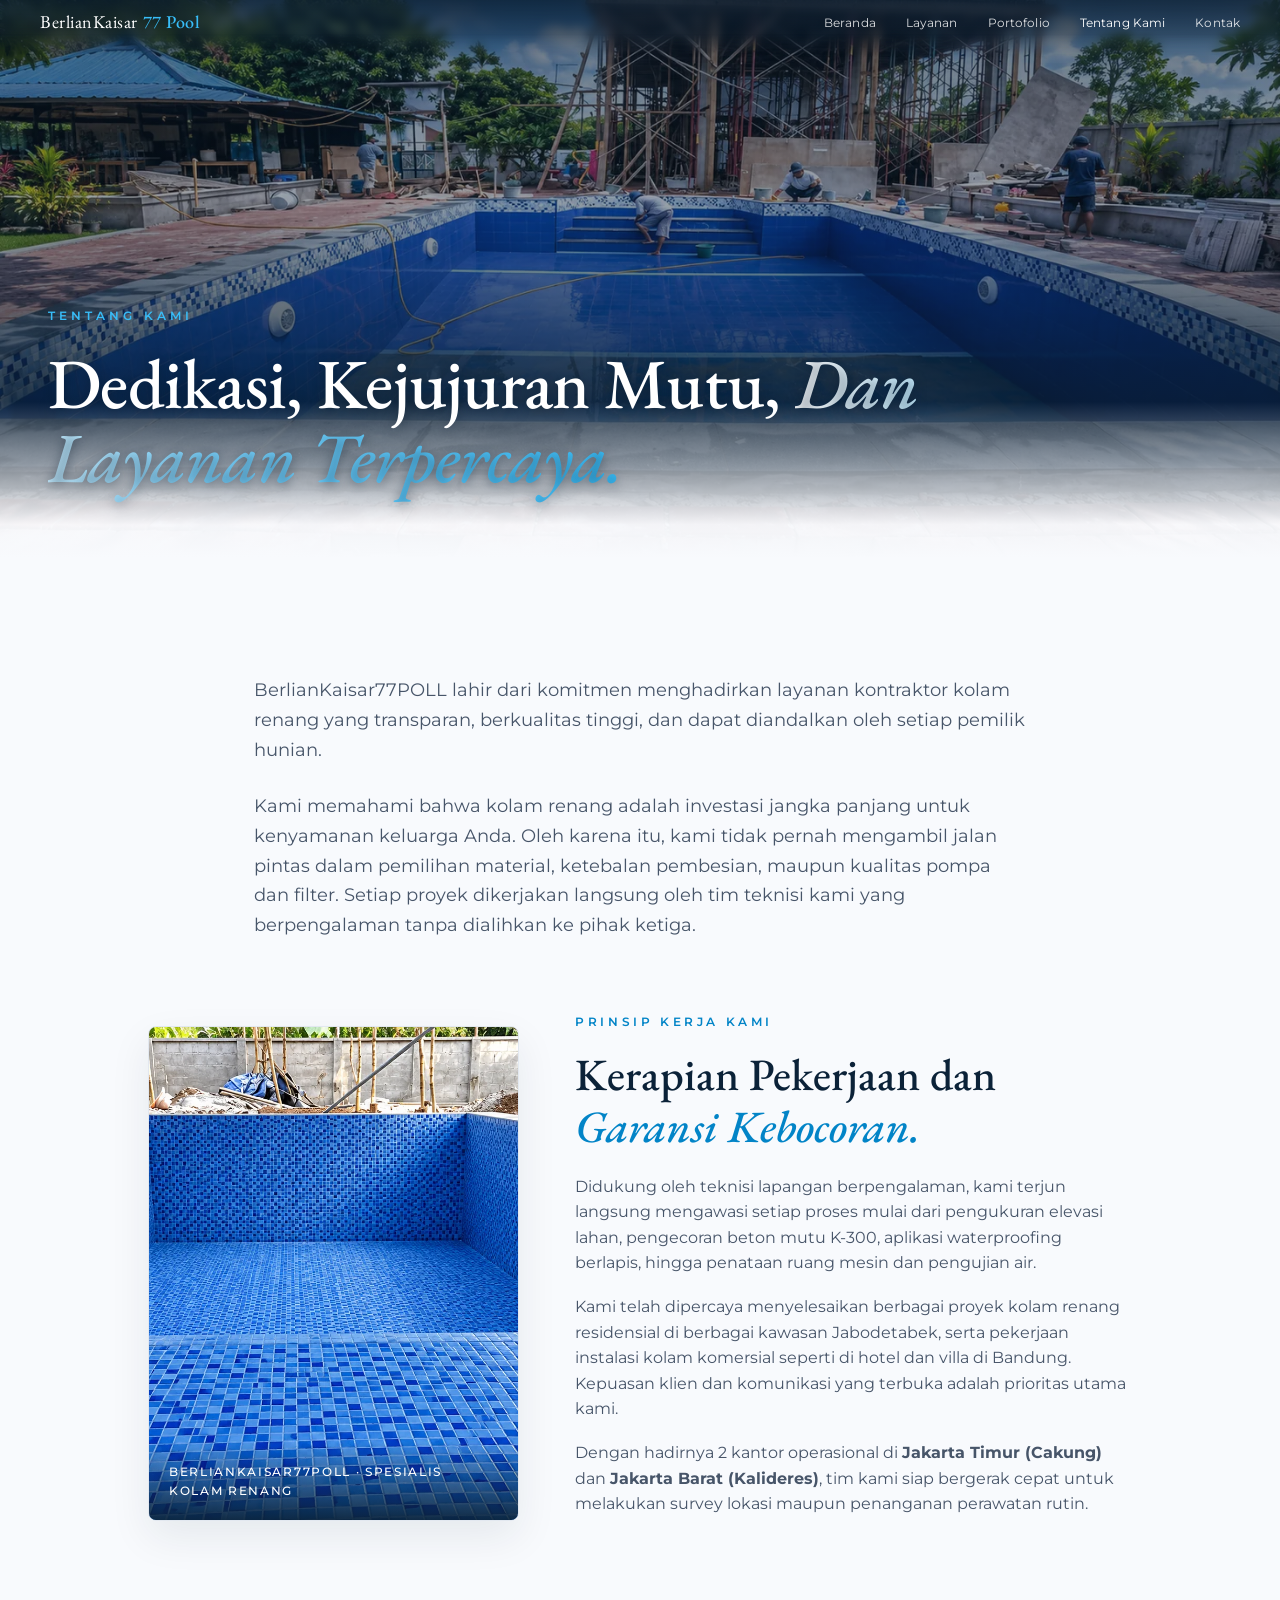
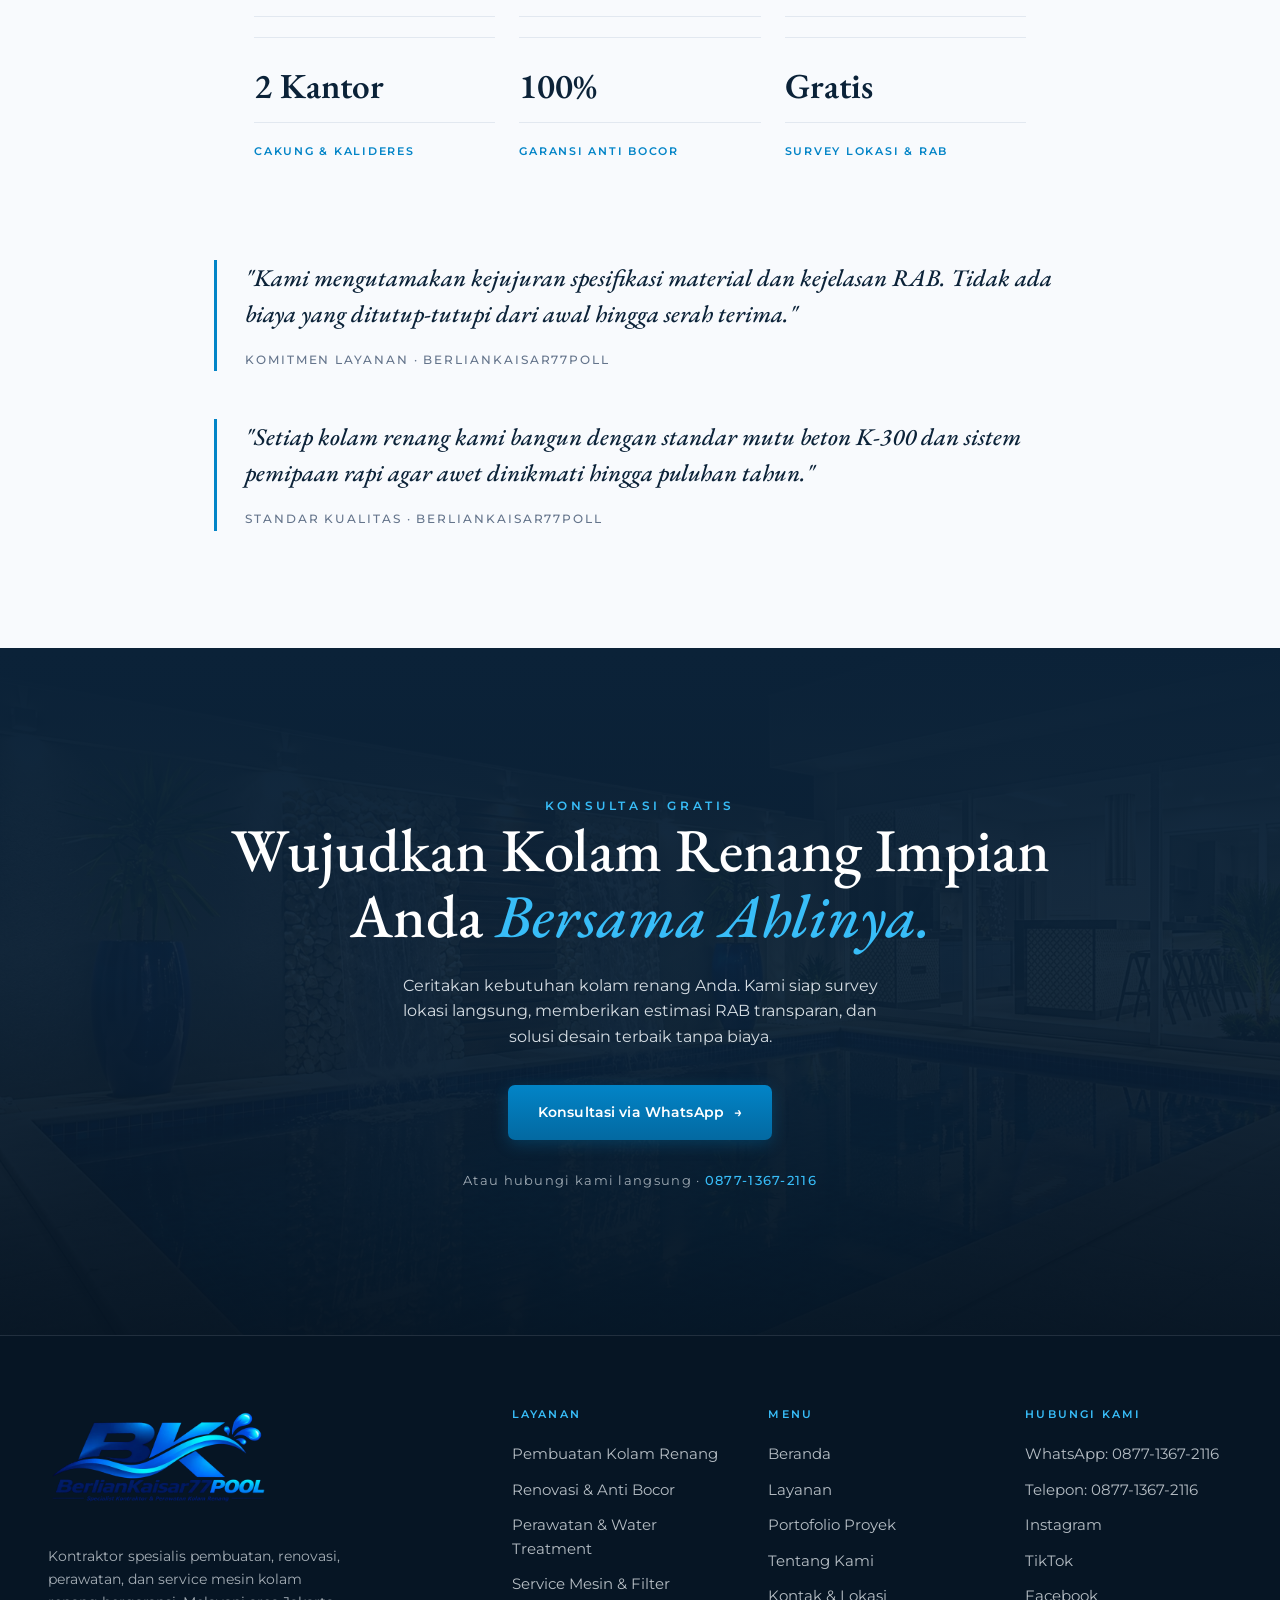
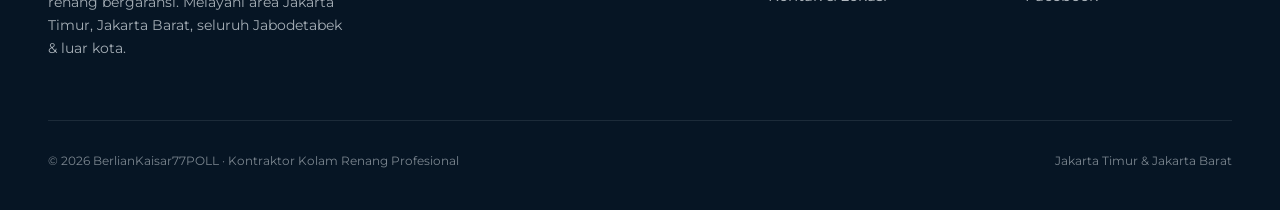
==== commit 275ce846: "Updates" ====
--- a/about/index.html
+++ b/about/index.html
@@ -68,7 +68,7 @@
 
   <div class="founder reveal">
     <div class="founder-photo">
-      <img src="/img/portfolio/proyek-kolam-02.jpg" alt="Keahlian Pemasangan Mozaik BerlianKaisar77POLL">
+      <img src="/img/portfolio/Blue Mosaic Pool Under Construction-1.webp" alt="Keahlian Pemasangan Mozaik BerlianKaisar77POLL">
       <div class="founder-cap">BerlianKaisar77POLL · Spesialis Kolam Renang</div>
     </div>
     <div class="founder-text">
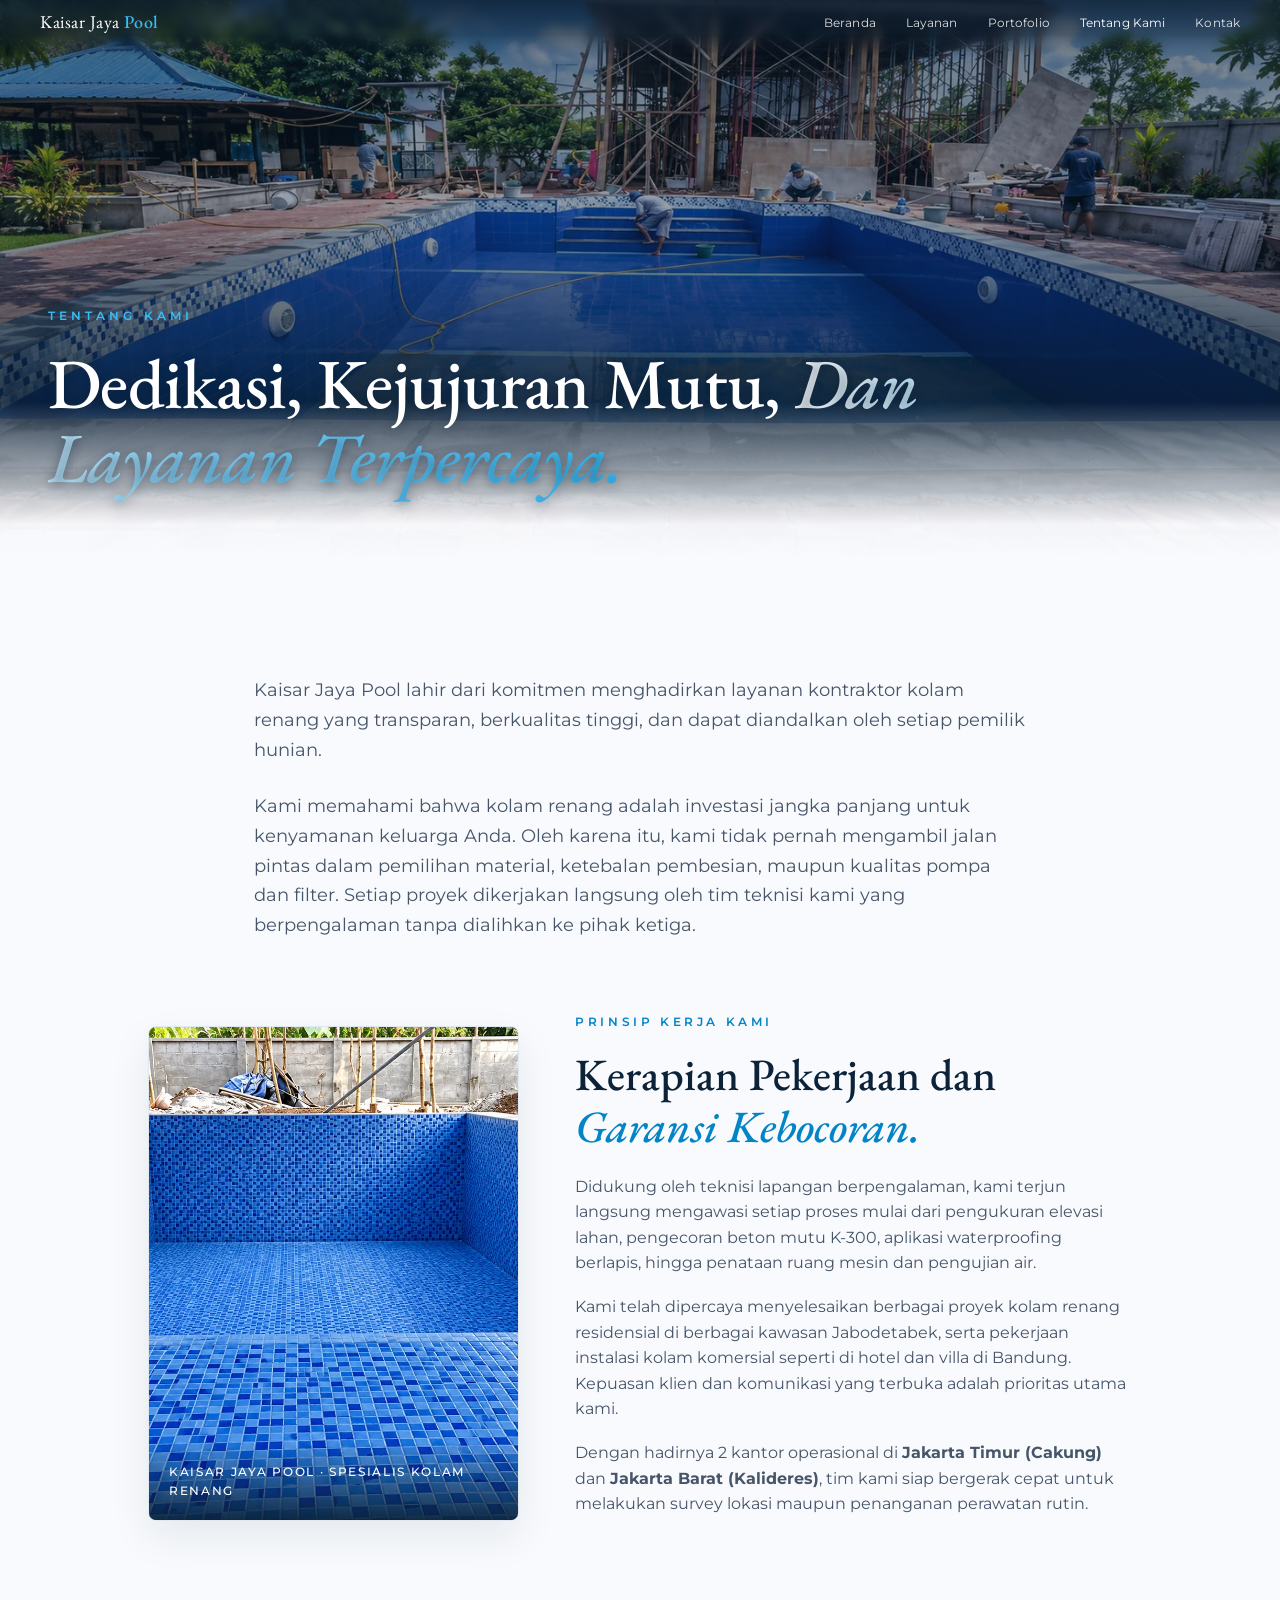
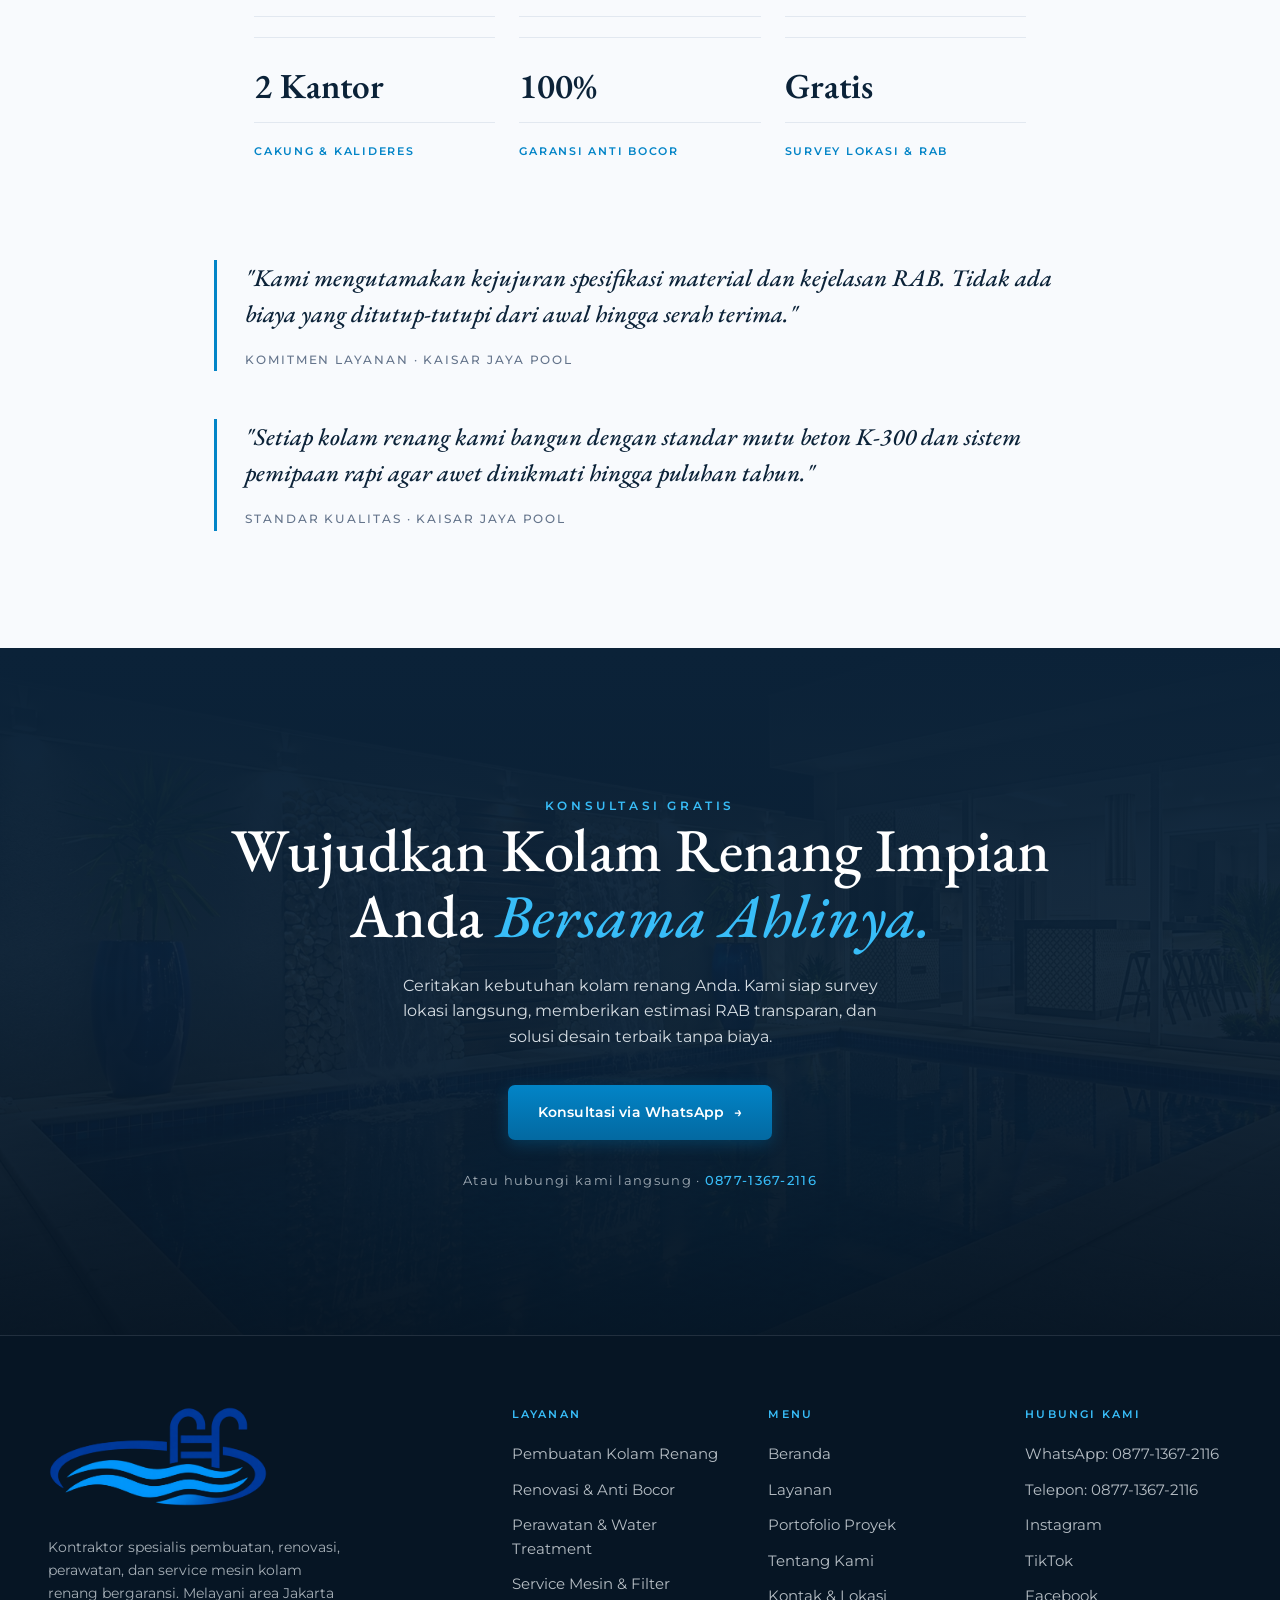
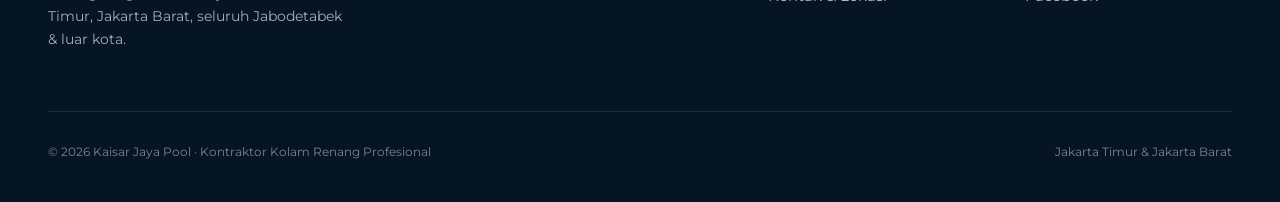
==== commit f5a2bea6: "Updates" ====
--- a/about/index.html
+++ b/about/index.html
@@ -3,14 +3,15 @@
 <head>
   <meta charset="UTF-8">
 <meta name="viewport" content="width=device-width, initial-scale=1.0">
-<title>Tentang Kami — Kontraktor Kolam Renang | BerlianKaisar77POLL</title>
-<meta name="description" content="Profil BerlianKaisar77POLL, kontraktor spesialis pembuatan, renovasi, dan perawatan kolam renang profesional terpercaya dengan 2 kantor di Jakarta Timur &amp; Barat.">
+<title>Tentang Kami — Kontraktor Kolam Renang | Kaisar Jaya Pool</title>
+<meta name="description" content="Profil Kaisar Jaya Pool, kontraktor spesialis pembuatan, renovasi, dan perawatan kolam renang profesional terpercaya dengan 2 kantor di Jakarta Timur &amp; Barat.">
 <link rel="canonical" href="https://berliankaisar77poll.com/about/">
 <meta property="og:type" content="website">
-<meta property="og:title" content="Tentang Kami — Kontraktor Kolam Renang | BerlianKaisar77POLL">
-<meta property="og:description" content="Profil BerlianKaisar77POLL, kontraktor spesialis pembuatan, renovasi, dan perawatan kolam renang profesional terpercaya dengan 2 kantor di Jakarta Timur &amp; Barat.">
+<meta property="og:title" content="Tentang Kami — Kontraktor Kolam Renang | Kaisar Jaya Pool">
+<meta property="og:description" content="Profil Kaisar Jaya Pool, kontraktor spesialis pembuatan, renovasi, dan perawatan kolam renang profesional terpercaya dengan 2 kantor di Jakarta Timur &amp; Barat.">
 <meta property="og:image" content="/img/hero/Panoramic Pool Construction Scene.webp">
 <link rel="icon" type="image/webp" href="/favicon.webp">
+<link rel="alternate icon" href="/favicon.ico">
 <link rel="preconnect" href="https://fonts.googleapis.com">
 <link rel="preconnect" href="https://fonts.gstatic.com" crossorigin>
 <link href="https://fonts.googleapis.com/css2?family=EB+Garamond:ital,wght@0,400;0,500;0,600;1,400;1,500;1,600&family=Montserrat:wght@300;400;500;600&display=swap" rel="stylesheet">
@@ -23,7 +24,7 @@
 <div class="waterline"><span id="wl"></span></div>
 
 <nav id="nav">
-  <a class="brand" href="/">BerlianKaisar <b>77 Pool</b></a>
+  <a class="brand" href="/">Kaisar Jaya <b>Pool</b></a>
   <div class="nav-links">
     
       <a class="" href="/">Beranda</a>
@@ -56,20 +57,20 @@
 
 
 <header class="page-hero">
-  <img src="/img/hero/Panoramic Pool Construction Scene.webp" alt="Tentang Kontraktor Kolam Renang BerlianKaisar77POLL">
+  <img src="/img/hero/Panoramic Pool Construction Scene.webp" alt="Tentang Kontraktor Kolam Renang Kaisar Jaya Pool">
   <div class="wrap"><div class="eyebrow">Tentang Kami</div><h1>Dedikasi, Kejujuran Mutu, <em>Dan Layanan Terpercaya.</em></h1></div>
 </header>
 
 <section class="about-body">
   <div class="about-inner reveal">
-    <p class="lead">BerlianKaisar77POLL lahir dari komitmen menghadirkan layanan kontraktor kolam renang yang transparan, berkualitas tinggi, dan dapat diandalkan oleh setiap pemilik hunian.</p>
+    <p class="lead">Kaisar Jaya Pool lahir dari komitmen menghadirkan layanan kontraktor kolam renang yang transparan, berkualitas tinggi, dan dapat diandalkan oleh setiap pemilik hunian.</p>
     <p>Kami memahami bahwa kolam renang adalah investasi jangka panjang untuk kenyamanan keluarga Anda. Oleh karena itu, kami tidak pernah mengambil jalan pintas dalam pemilihan material, ketebalan pembesian, maupun kualitas pompa dan filter. Setiap proyek dikerjakan langsung oleh tim teknisi kami yang berpengalaman tanpa dialihkan ke pihak ketiga.</p>
   </div>
 
   <div class="founder reveal">
     <div class="founder-photo">
-      <img src="/img/portfolio/Blue Mosaic Pool Under Construction-1.webp" alt="Keahlian Pemasangan Mozaik BerlianKaisar77POLL">
-      <div class="founder-cap">BerlianKaisar77POLL · Spesialis Kolam Renang</div>
+      <img src="/img/portfolio/Blue Mosaic Pool Under Construction-1.webp" alt="Keahlian Pemasangan Mozaik Kaisar Jaya Pool">
+      <div class="founder-cap">Kaisar Jaya Pool · Spesialis Kolam Renang</div>
     </div>
     <div class="founder-text">
       <div class="sec-label">Prinsip Kerja Kami</div>
@@ -87,8 +88,8 @@
   </div>
 
   <div class="quotes reveal">
-    <div class="cq"><p>"Kami mengutamakan kejujuran spesifikasi material dan kejelasan RAB. Tidak ada biaya yang ditutup-tutupi dari awal hingga serah terima."</p><span>Komitmen Layanan &middot; BerlianKaisar77POLL</span></div>
-    <div class="cq"><p>"Setiap kolam renang kami bangun dengan standar mutu beton K-300 dan sistem pemipaan rapi agar awet dinikmati hingga puluhan tahun."</p><span>Standar Kualitas &middot; BerlianKaisar77POLL</span></div>
+    <div class="cq"><p>"Kami mengutamakan kejujuran spesifikasi material dan kejelasan RAB. Tidak ada biaya yang ditutup-tutupi dari awal hingga serah terima."</p><span>Komitmen Layanan &middot; Kaisar Jaya Pool</span></div>
+    <div class="cq"><p>"Setiap kolam renang kami bangun dengan standar mutu beton K-300 dan sistem pemipaan rapi agar awet dinikmati hingga puluhan tahun."</p><span>Standar Kualitas &middot; Kaisar Jaya Pool</span></div>
   </div>
 </section>
 
@@ -98,7 +99,7 @@
     <span class="sec-label reveal" style="color:var(--caustic)">Konsultasi Gratis</span>
     <h2 class="reveal">Wujudkan Kolam Renang Impian Anda <em class='nowrap'>Bersama Ahlinya.</em></h2>
     <p class="reveal">Ceritakan kebutuhan kolam renang Anda. Kami siap survey lokasi langsung, memberikan estimasi RAB transparan, dan solusi desain terbaik tanpa biaya.</p>
-    <a class="btn btn-primary reveal" href="https://wa.me/6287713672116?text=Halo%20BerlianKaisar77POLL,%20saya%20ingin%20konsultasi%20pembuatan/perawatan%20kolam%20renang" target="_blank" rel="noopener">Konsultasi via WhatsApp <span class="arr">&rarr;</span></a>
+    <a class="btn btn-primary reveal" href="https://wa.me/6287713672116?text=Halo%20Kaisar%20Jaya%20Pool,%20saya%20ingin%20konsultasi%20pembuatan/perawatan%20kolam%20renang" target="_blank" rel="noopener">Konsultasi via WhatsApp <span class="arr">&rarr;</span></a>
     <div class="phone reveal">Atau hubungi kami langsung &middot; <a href="tel:087713672116">0877-1367-2116</a></div>
   </div>
 </section>
@@ -108,8 +109,8 @@
   <div class="foot-grid">
     <div>
       <div class="foot-brand">
-        <a href="/" aria-label="BerlianKaisar77POLL">
-          <img src="/img/logo-berlian-kaisar-footer.webp" alt="BerlianKaisar77POLL" class="foot-logo" width="220" height="110">
+        <a href="/" aria-label="Kaisar Jaya Pool">
+          <img src="/img/logo-berlian-kaisar-footer.webp" alt="Kaisar Jaya Pool" class="foot-logo" width="220" height="101">
         </a>
       </div>
       <p>Kontraktor spesialis pembuatan, renovasi, perawatan, dan service mesin kolam renang bergaransi. Melayani area Jakarta Timur, Jakarta Barat, seluruh Jabodetabek &amp; luar kota.</p>
@@ -139,7 +140,7 @@
     </div>
   </div>
   <div class="foot-bottom">
-    <span>&copy; 2026 BerlianKaisar77POLL &middot; Kontraktor Kolam Renang Profesional</span>
+    <span>&copy; 2026 Kaisar Jaya Pool &middot; Kontraktor Kolam Renang Profesional</span>
     <span>Jakarta Timur &amp; Jakarta Barat</span>
   </div>
 </footer>
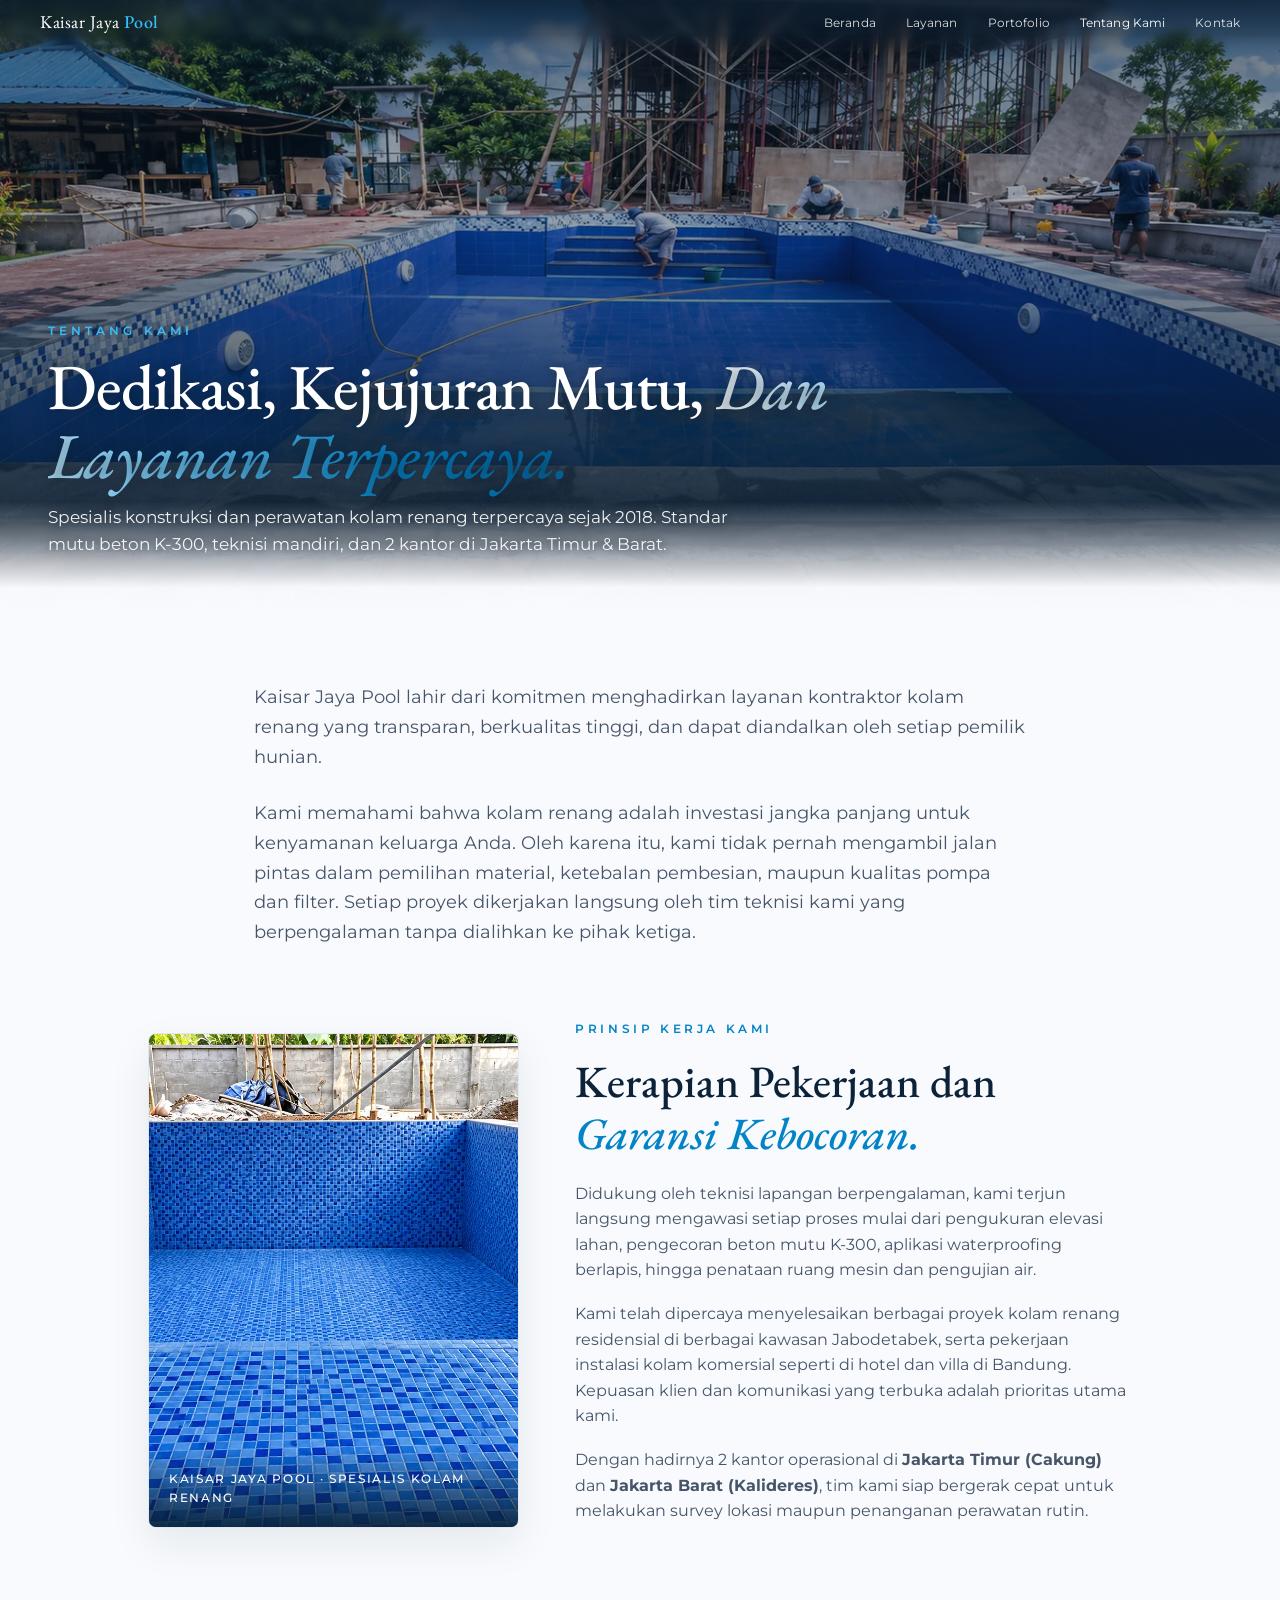
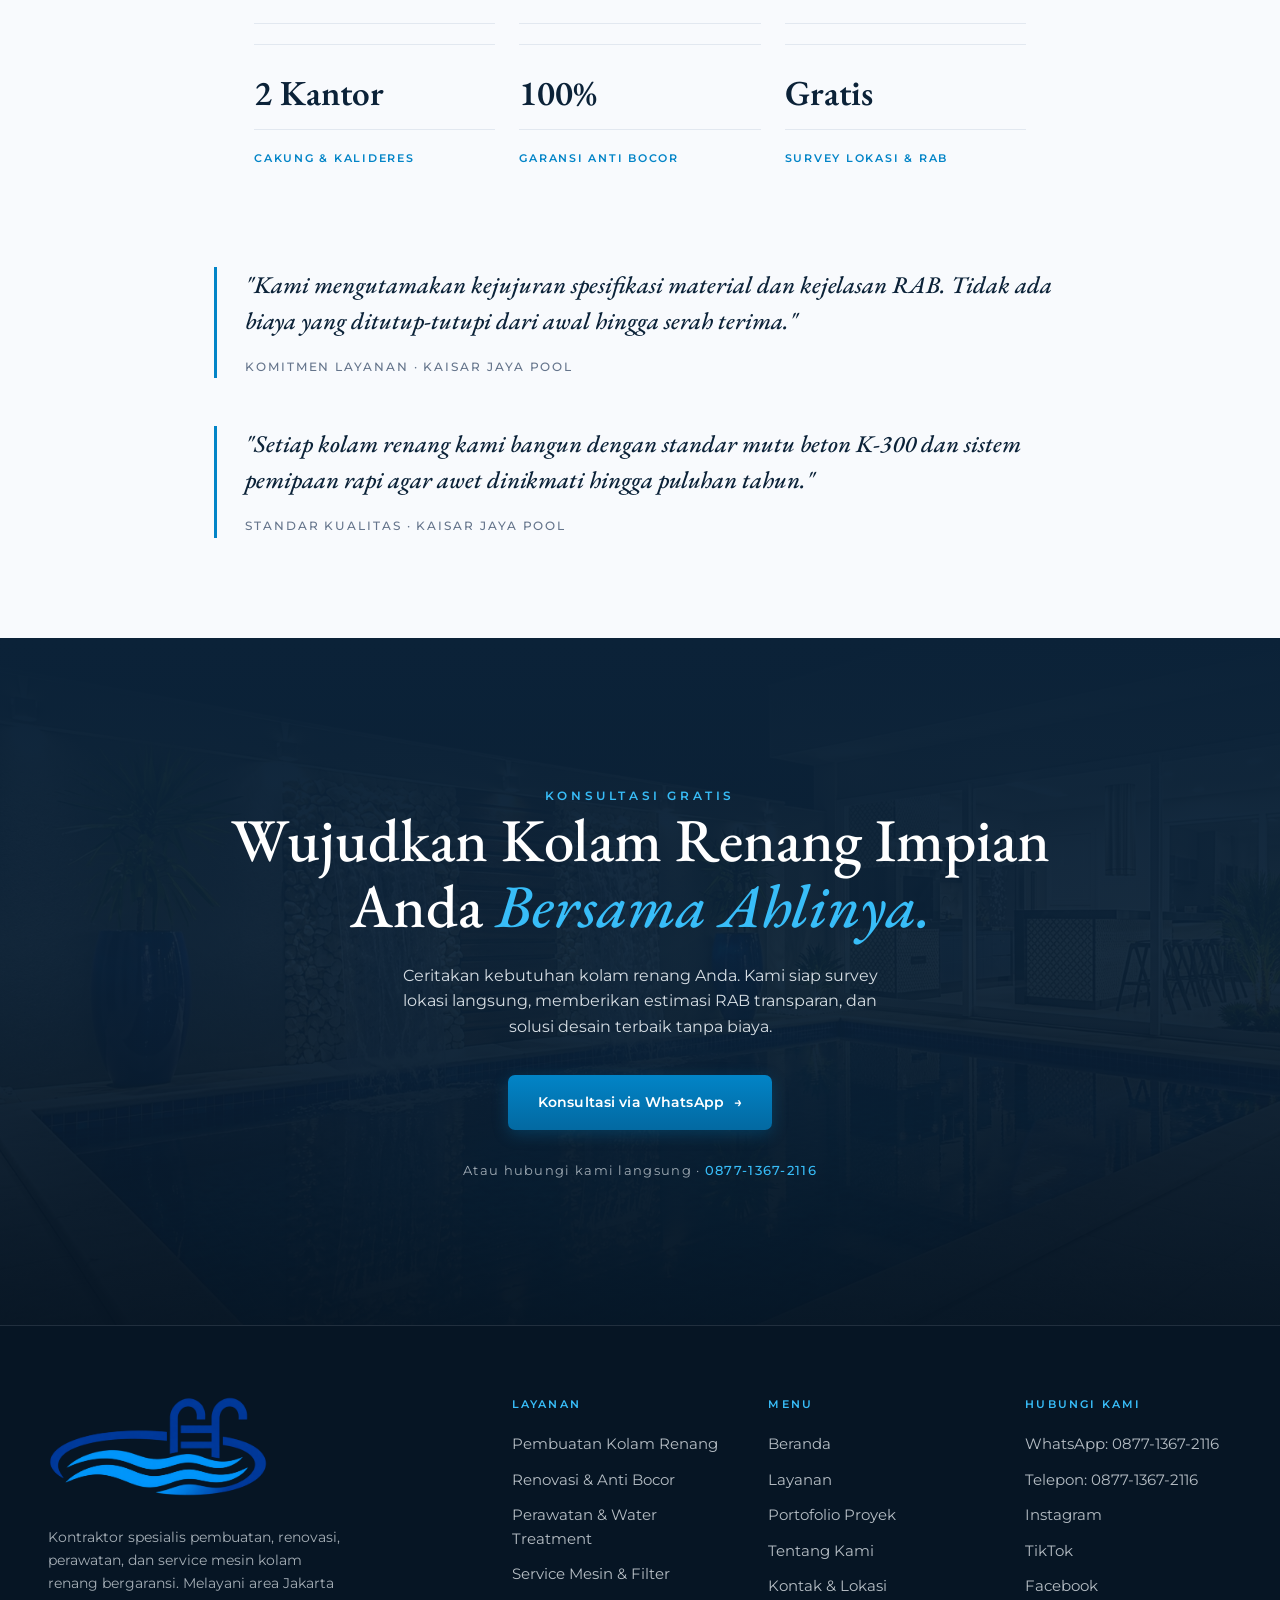
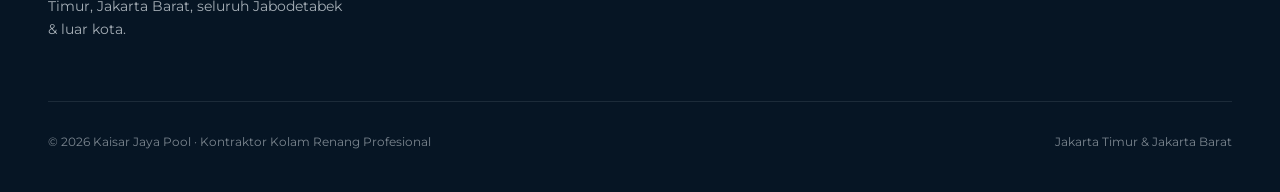
==== commit 7ee563e1: "Updates" ====
--- a/about/index.html
+++ b/about/index.html
@@ -16,9 +16,9 @@
 <link rel="preconnect" href="https://fonts.gstatic.com" crossorigin>
 <link href="https://fonts.googleapis.com/css2?family=EB+Garamond:ital,wght@0,400;0,500;0,600;1,400;1,500;1,600&family=Montserrat:wght@300;400;500;600&display=swap" rel="stylesheet">
 
-  <script type="module" crossorigin src="/assets/site-Bb8YdjvI.js"></script>
-  <link rel="stylesheet" crossorigin href="/assets/site-DGykL7a6.css">
-  <link rel="stylesheet" crossorigin href="/assets/about-CV82blYV.css">
+  <script type="module" crossorigin src="/assets/site-BLlXSJ0-.js"></script>
+  <link rel="stylesheet" crossorigin href="/assets/site-C1F9Hs9v.css">
+  <link rel="stylesheet" crossorigin href="/assets/about-CEWI5Xes.css">
 </head>
 <body class="about-page">
 <div class="waterline"><span id="wl"></span></div>
@@ -57,8 +57,12 @@
 
 
 <header class="page-hero">
-  <img src="/img/hero/Panoramic Pool Construction Scene.webp" alt="Tentang Kontraktor Kolam Renang Kaisar Jaya Pool">
-  <div class="wrap"><div class="eyebrow">Tentang Kami</div><h1>Dedikasi, Kejujuran Mutu, <em>Dan Layanan Terpercaya.</em></h1></div>
+  <img src="/img/hero/Panoramic Pool Construction Scene.webp" alt="Tentang Kontraktor Kolam Renang Kaisar Jaya Pool" fetchpriority="high">
+  <div class="wrap">
+    <div class="eyebrow">Tentang Kami</div>
+    <h1>Dedikasi, Kejujuran Mutu, <em>Dan Layanan Terpercaya.</em></h1>
+    <p class="hero-sub">Spesialis konstruksi dan perawatan kolam renang terpercaya sejak 2018. Standar mutu beton K-300, teknisi mandiri, dan 2 kantor di Jakarta Timur &amp; Barat.</p>
+  </div>
 </header>
 
 <section class="about-body">
--- a/assets/site-C1F9Hs9v.css
+++ b/assets/site-C1F9Hs9v.css
@@ -0,0 +1 @@
+:root{--obsidian: #F8FAFD;--obsidian-2: #F0F6FA;--water-deep: #0B2238;--caustic: #0284C7;--caustic-soft: #00A3E0;--travertine: #0284C7;--bone: #0B2238;--bone-dim: #475569;--bone-faint: #64748B;--hairline: #E2E8F0;--serif: "EB Garamond", Georgia, serif;--sans: "Montserrat", system-ui, sans-serif}*{margin:0;padding:0;box-sizing:border-box}html{scroll-behavior:smooth}body{background:var(--obsidian);color:var(--bone-dim);font-family:var(--sans);font-weight:400;line-height:1.6;overflow-x:hidden;-webkit-font-smoothing:antialiased}::selection{background:#bae6fd;color:#0369a1}img{display:block;max-width:100%}a{color:inherit}.nowrap{white-space:nowrap}.waterline{position:fixed;top:0;left:0;height:2px;width:100%;z-index:200}.waterline span{display:block;height:100%;width:0;background:linear-gradient(90deg,#0284c7,#38bdf8);box-shadow:0 0 12px #38bdf8}nav{position:fixed;top:0;left:0;width:100%;z-index:100;display:flex;align-items:center;justify-content:space-between;padding:8px 40px 20px;transition:padding .5s,background .5s,backdrop-filter .5s}nav:before{content:"";position:absolute;top:0;right:0;bottom:0;left:0;z-index:-1;background:linear-gradient(to bottom,rgba(10,28,46,.72) 0%,rgba(10,28,46,.35) 60%,transparent 100%);backdrop-filter:blur(5px);-webkit-backdrop-filter:blur(5px);opacity:1;transition:opacity .5s;pointer-events:none;mask-image:linear-gradient(to bottom,#000 0%,#000 60%,transparent 100%);-webkit-mask-image:linear-gradient(to bottom,#000 0%,#000 60%,transparent 100%)}nav.scrolled:before{opacity:0}nav.scrolled{padding:11px 40px;background:#fffffff0;backdrop-filter:blur(20px) saturate(1.4);-webkit-backdrop-filter:blur(20px) saturate(1.4);border-bottom:1px solid #E2E8F0;box-shadow:0 4px 20px #0b22380d}.brand{font-family:var(--serif);font-size:18px;font-weight:400;letter-spacing:.03em;text-decoration:none;color:#fff;transition:color .3s}.brand b{font-weight:500;color:#38bdf8}nav.scrolled .brand{color:#0b2238}nav.scrolled .brand b{color:#0284c7}.nav-links{display:flex;gap:30px;align-items:center}.nav-links a{color:#ffffffd9;text-decoration:none;font-size:12px;letter-spacing:.01em;text-transform:none;font-weight:400;transition:color .3s}.nav-links a:hover,.nav-links a.active{color:#fff}nav.scrolled .nav-links a{color:#475569}nav.scrolled .nav-links a:hover,nav.scrolled .nav-links a.active{color:#0284c7}.nav-cta{border:1px solid #CBD5E1;padding:7px 16px;border-radius:980px;color:#fff!important;font-size:12px;transition:all .4s}nav.scrolled .nav-cta{border-color:#0284c7;color:#0284c7!important;background:#f0f9ff}nav.scrolled .nav-cta:hover{background:#0284c7;color:#fff!important}.nav-toggle{display:none;background:none;border:none;color:#fff;font-size:26px;cursor:pointer;line-height:1}nav.scrolled .nav-toggle{color:#0b2238}.mobile-menu{position:fixed;top:0;right:0;bottom:0;left:0;z-index:99;background:#f8fafdfa;backdrop-filter:blur(20px);-webkit-backdrop-filter:blur(20px);display:none;flex-direction:column;align-items:center;justify-content:center;gap:30px}.mobile-menu.open{display:flex}.mobile-menu a{color:#0b2238;text-decoration:none;font-family:var(--serif);font-size:1.8rem;transition:color .3s}.mobile-menu a:hover,.mobile-menu a.active{color:#0284c7}.btn{display:inline-flex;align-items:center;gap:10px;text-decoration:none;font-size:14px;letter-spacing:.04em;padding:16px 30px;border-radius:7px;transition:all .45s cubic-bezier(.2,.7,.3,1);cursor:pointer;border:none;font-family:var(--sans);-webkit-font-smoothing:antialiased;text-shadow:none}.btn .arr{display:inline-block;transition:transform .4s cubic-bezier(.2,.7,.3,1)}.btn:hover .arr{transform:translate(4px)}.btn-primary{background:linear-gradient(180deg,#0284c7,#0369a1);color:#fff;font-weight:600;letter-spacing:.01em;box-shadow:0 4px 16px #0284c747}.btn-primary:hover{background:linear-gradient(180deg,#0ea5e9,#0284c7);transform:translateY(-2px);box-shadow:0 8px 24px #0284c766}.btn-ghost{color:#0b2238;border:1px solid #CBD5E1;background:#fff;border-radius:7px}.btn-ghost:hover{border-color:#0284c7;color:#0284c7;background:#f0f9ff}.reveal{opacity:0;transform:translateY(44px);transition:opacity 1.1s cubic-bezier(.2,.7,.3,1),transform 1.1s cubic-bezier(.2,.7,.3,1)}.reveal.in{opacity:1;transform:none}.reveal-group>*{opacity:0;transform:translateY(38px);transition:opacity 1s cubic-bezier(.2,.7,.3,1),transform 1s cubic-bezier(.2,.7,.3,1)}.reveal-group.in>*{opacity:1;transform:none}.reveal-group.in>*:nth-child(1){transition-delay:0s}.reveal-group.in>*:nth-child(2){transition-delay:.09s}.reveal-group.in>*:nth-child(3){transition-delay:.18s}.reveal-group.in>*:nth-child(4){transition-delay:.27s}.reveal-group.in>*:nth-child(5){transition-delay:.36s}.reveal-group.in>*:nth-child(6){transition-delay:.45s}.reveal-group.in>*:nth-child(7){transition-delay:.54s}.reveal-group.in>*:nth-child(8){transition-delay:.63s}.hero-media{will-change:transform;transform:scale(1.1);transform-origin:center top}.page-hero{position:relative;height:68vh;min-height:480px;max-height:640px;display:flex;align-items:flex-end;overflow:hidden}.page-hero img{position:absolute;top:0;right:0;bottom:0;left:0;width:100%;height:100%;object-fit:cover;object-position:center 38%;z-index:1;transform:scale(1.02)}.page-hero:after{content:"";position:absolute;top:0;right:0;bottom:0;left:0;z-index:2;background:linear-gradient(to top,#f8fafd,#f8fafdfa 4%,#0a1c2ee0 18%,#0a1c2e9e 42%,#0a1c2e59 68%,#0a1c2ea6);pointer-events:none}.page-hero .wrap{position:relative;z-index:3;padding:0 48px 6vh;max-width:1280px;margin:0 auto;width:100%;text-shadow:0 2px 14px rgba(10,28,46,.65)}.eyebrow{display:inline-block;font-size:12px;letter-spacing:.34em;text-transform:uppercase;color:#38bdf8;font-weight:600;margin-bottom:12px;text-shadow:0 1px 8px rgba(10,28,46,.8)}.page-hero h1{font-family:var(--serif);font-weight:500;font-size:clamp(2.2rem,5vw,4rem);line-height:1.08;letter-spacing:-.015em;max-width:960px;color:#fff;margin:0 0 14px}.page-hero h1 em{font-style:italic;font-weight:500;background:linear-gradient(95deg,#fff,#7dd3fc 34%,#0284c7 72%,#0369a1);-webkit-background-clip:text;background-clip:text;-webkit-text-fill-color:transparent;color:transparent}.page-hero .hero-sub{margin:0;max-width:720px;font-size:clamp(.98rem,1.35vw,1.15rem);color:#ffffffeb;font-weight:400;line-height:1.55;text-shadow:0 1px 10px rgba(10,28,46,.8)}@media(max-width:900px){.page-hero{height:60vh;min-height:420px}.page-hero .wrap{padding:0 22px 3.5vh}.page-hero h1{font-size:clamp(1.75rem,7.5vw,2.5rem)}.page-hero .hero-sub{font-size:.92rem;line-height:1.45}}section{position:relative}.sec-label{font-size:12px;letter-spacing:.3em;text-transform:uppercase;color:#0284c7;font-weight:600;margin-bottom:22px}.wrap{max-width:1280px;margin:0 auto;padding:0 48px}.prose{max-width:760px}.prose p{color:#475569;margin-bottom:22px;font-size:1.05rem}.prose h2{font-family:var(--serif);font-weight:500;font-size:clamp(1.8rem,3.5vw,2.8rem);line-height:1.15;margin:0 0 28px;color:#0b2238}.prose h2 em{font-style:italic;color:#0284c7}footer{background:#061524;border-top:1px solid rgba(226,232,240,.12);padding:70px 48px 40px;margin-top:0}.foot-grid{max-width:1280px;margin:0 auto 60px;display:grid;grid-template-columns:2fr 1fr 1fr 1fr;gap:50px}.foot-brand{margin-bottom:20px}.foot-brand a{display:inline-block;text-decoration:none}.foot-logo{max-width:220px;width:100%;height:auto;display:block}.foot-grid>div>p{font-size:.9rem;color:#f0f6faad;max-width:300px}.foot-col h4{font-size:11px;letter-spacing:.2em;text-transform:uppercase;color:#38bdf8;font-weight:600;margin-bottom:20px}.foot-col a{display:block;color:#f0f6fabf;text-decoration:none;font-size:.92rem;margin-bottom:12px;transition:color .3s}.foot-col a:hover{color:#fff}.foot-bottom{max-width:1280px;margin:0 auto;display:flex;justify-content:space-between;padding-top:30px;border-top:1px solid rgba(226,232,240,.1);font-size:12px;color:#f0f6fa80;flex-wrap:wrap;gap:14px}.quote{position:relative;padding:16vh 48px;text-align:center;overflow:hidden;background:linear-gradient(180deg,#0b2238,#061524)}.quote:after{content:"";position:absolute;top:0;right:0;bottom:0;left:0;z-index:0;background:url(/img/hero/Luxurious%20Modern%20Pool%20at%20Night.webp) center/cover no-repeat;opacity:.28}.quote:before{content:"";position:absolute;top:0;right:0;bottom:0;left:0;z-index:1;background:linear-gradient(180deg,#0b2238,#0b2238cc 45%,#061524f2),radial-gradient(ellipse at 50% 120%,rgba(2,132,199,.28),transparent 55%)}.quote-inner{position:relative;z-index:3;max-width:920px;margin:0 auto}.quote .sec-label{color:#38bdf8!important;font-weight:600}.quote h2{font-family:var(--serif);font-weight:500;font-size:clamp(2.2rem,4.8vw,3.8rem);line-height:1.08;margin-bottom:24px;color:#fff}.quote h2 em{font-style:italic;color:#38bdf8}.quote p{color:#f0f6fae0;max-width:480px;margin:0 auto 36px}.quote .phone{margin-top:30px;font-size:13px;letter-spacing:.1em;color:#f0f6faa6}.quote .phone a{color:#38bdf8;font-weight:500;text-decoration:none}.quote .phone a:hover{color:#fff}@media(max-width:900px){nav,nav.scrolled{padding:16px 22px}.nav-links{display:none}.nav-toggle{display:block}.wrap,.page-hero .wrap{padding-left:22px;padding-right:22px}footer{padding:54px 22px 36px}.foot-grid{grid-template-columns:1fr 1fr;gap:30px}.quote{padding:12vh 22px}}@media(prefers-reduced-motion:reduce){*{animation:none!important;transition:none!important}.reveal,.reveal-group>*{opacity:1;transform:none!important}.hero-media{transform:none!important}}
--- a/assets/about-CEWI5Xes.css
+++ b/assets/about-CEWI5Xes.css
@@ -0,0 +1 @@
+body.about-page{--obsidian: #F8FAFD;--obsidian-2: #F0F6FA;--water-deep: #0B2238;--caustic: #0284C7;--caustic-soft: #00A3E0;--travertine: #0284C7;--bone: #0B2238;--bone-dim: #475569;--bone-faint: #64748B;--hairline: #E2E8F0;background:#f8fafd;color:#475569}body.about-page ::selection{background:#bae6fd;color:#0369a1}body.about-page .btn-primary{background:linear-gradient(180deg,#0284c7,#0369a1);color:#fff;box-shadow:0 4px 16px #0284c747}body.about-page .btn-primary:hover{background:linear-gradient(180deg,#0ea5e9,#0284c7);box-shadow:0 8px 24px #0284c766}body.about-page .btn-ghost{color:#0b2238;border:1px solid #CBD5E1;background:#fff}body.about-page .btn-ghost:hover{border-color:#0284c7;color:#0284c7;background:#f0f9ff}body.about-page .waterline span{background:linear-gradient(90deg,#0284c7,#38bdf8);box-shadow:0 0 12px #38bdf8}body.about-page nav:before{background:linear-gradient(to bottom,rgba(10,28,46,.72) 0%,rgba(10,28,46,.35) 60%,transparent 100%)}body.about-page nav .brand{color:#fff}body.about-page nav .brand b{color:#38bdf8}body.about-page nav .nav-links a{color:#ffffffd9}body.about-page nav .nav-links a:hover,body.about-page nav .nav-links a.active{color:#fff}body.about-page nav .nav-toggle{color:#fff}body.about-page nav.scrolled{background:#fffffff0;-webkit-backdrop-filter:blur(20px) saturate(1.4);backdrop-filter:blur(20px) saturate(1.4);border-bottom:1px solid #E2E8F0;box-shadow:0 4px 20px #0b22380f}body.about-page nav.scrolled .brand{color:#0b2238}body.about-page nav.scrolled .brand b{color:#0284c7}body.about-page nav.scrolled .nav-links a{color:#475569}body.about-page nav.scrolled .nav-links a:hover,body.about-page nav.scrolled .nav-links a.active{color:#0284c7}body.about-page nav.scrolled .nav-toggle{color:#0b2238}body.about-page .mobile-menu{background:#f8fafdfa}body.about-page .mobile-menu a{color:#0b2238}body.about-page .mobile-menu a:hover,body.about-page .mobile-menu a.active{color:#0284c7}.about-body{padding:70px 0 100px;background:#f8fafd}.about-inner{max-width:820px;margin:0 auto;padding:0 24px}.about-inner p{color:#475569;font-size:1.1rem;margin-bottom:26px;line-height:1.7}.about-inner p strong{color:#0b2238;font-weight:600}.lead{margin-bottom:26px;color:#334155}.lead em{font-style:italic;color:#0284c7}.founder{max-width:1080px;margin:8vh auto 0;padding:0 48px;display:grid;grid-template-columns:.8fr 1.2fr;gap:56px;align-items:center}.founder-photo{position:relative;border-radius:8px;overflow:hidden;border:1px solid #E2E8F0;aspect-ratio:3/4;box-shadow:0 16px 40px #0b223814}.founder-photo img{width:100%;height:100%;object-fit:cover;object-position:center top}.founder-cap{position:absolute;left:0;bottom:0;right:0;z-index:2;padding:20px;background:linear-gradient(to top,rgba(11,34,56,.92) 0%,transparent 100%);font-size:12px;letter-spacing:.14em;text-transform:uppercase;color:#fff;font-weight:500}.founder-text .sec-label{color:#0284c7;font-weight:600;font-size:12px;letter-spacing:.3em;text-transform:uppercase;margin-bottom:18px}.founder-text h2{font-family:var(--serif);font-weight:500;font-size:clamp(1.9rem,3.6vw,2.8rem);line-height:1.14;margin-bottom:22px;color:#0b2238}.founder-text h2 em{font-style:italic;color:#0284c7}.founder-text p{color:#475569;margin-bottom:18px;line-height:1.6}.about-stats{display:grid;grid-template-columns:repeat(3,1fr);gap:24px;margin:9vh auto 0;max-width:820px;padding:0 24px}.about-stats div{border-top:1px solid #E2E8F0;padding-top:20px}.about-stats .n{font-family:var(--serif);font-size:2.2rem;font-weight:600;color:#0b2238}.about-stats .l{font-size:11px;letter-spacing:.16em;text-transform:uppercase;color:#0284c7;font-weight:600;margin-top:8px}.quotes{max-width:900px;margin:11vh auto 0;padding:0 24px;display:grid;gap:48px}.cq{border-left:3px solid #0284C7;padding-left:28px}.cq p{font-family:var(--serif);font-weight:500;font-style:italic;font-size:clamp(1.2rem,2.2vw,1.5rem);line-height:1.5;color:#0b2238;margin:0 0 14px}.cq span{font-size:12px;letter-spacing:.16em;text-transform:uppercase;color:#64748b;font-weight:500}body.about-page .quote{position:relative;padding:16vh 48px;text-align:center;overflow:hidden;background:linear-gradient(180deg,#0b2238,#061524)}body.about-page .quote:after{content:"";position:absolute;top:0;right:0;bottom:0;left:0;z-index:0;background:url(/img/hero/Luxurious%20Modern%20Pool%20at%20Night.webp) center/cover no-repeat;opacity:.28}body.about-page .quote:before{content:"";position:absolute;top:0;right:0;bottom:0;left:0;z-index:1;background:linear-gradient(180deg,#0b2238,#0b2238cc 45%,#061524f2),radial-gradient(ellipse at 50% 120%,rgba(2,132,199,.28),transparent 55%)}body.about-page .quote-inner{position:relative;z-index:3;max-width:920px;margin:0 auto}body.about-page .quote .sec-label{color:#38bdf8!important;font-weight:600}body.about-page .quote h2{font-family:var(--serif);font-weight:500;font-size:clamp(2.2rem,4.8vw,3.8rem);line-height:1.08;margin-bottom:24px;color:#fff}body.about-page .quote h2 em{font-style:italic;color:#38bdf8}body.about-page .quote p{color:#f0f6fae0;max-width:480px;margin:0 auto 36px}body.about-page .quote .phone{margin-top:30px;font-size:13px;letter-spacing:.1em;color:#f0f6faa6}body.about-page .quote .phone a{color:#38bdf8;font-weight:500;text-decoration:none}body.about-page .quote .phone a:hover{color:#fff}body.about-page footer{background:#061524;border-top:1px solid rgba(226,232,240,.12);padding:70px 48px 40px;margin-top:0}body.about-page .foot-brand{font-family:var(--serif);font-size:1.5rem;margin-bottom:18px;color:#fff}body.about-page .foot-grid>div>p{font-size:.9rem;color:#f0f6faad;max-width:300px}body.about-page .foot-col h4{font-size:11px;letter-spacing:.2em;text-transform:uppercase;color:#38bdf8;font-weight:600;margin-bottom:20px}body.about-page .foot-col a{display:block;color:#f0f6fabf;text-decoration:none;font-size:.92rem;margin-bottom:12px;transition:color .3s}body.about-page .foot-col a:hover{color:#fff}body.about-page .foot-bottom{max-width:1280px;margin:0 auto;display:flex;justify-content:space-between;padding-top:30px;border-top:1px solid rgba(226,232,240,.1);font-size:12px;color:#f0f6fa80;flex-wrap:wrap;gap:14px}@media(max-width:900px){.founder{grid-template-columns:1fr;gap:30px;padding:0 22px}.about-stats{grid-template-columns:1fr}}
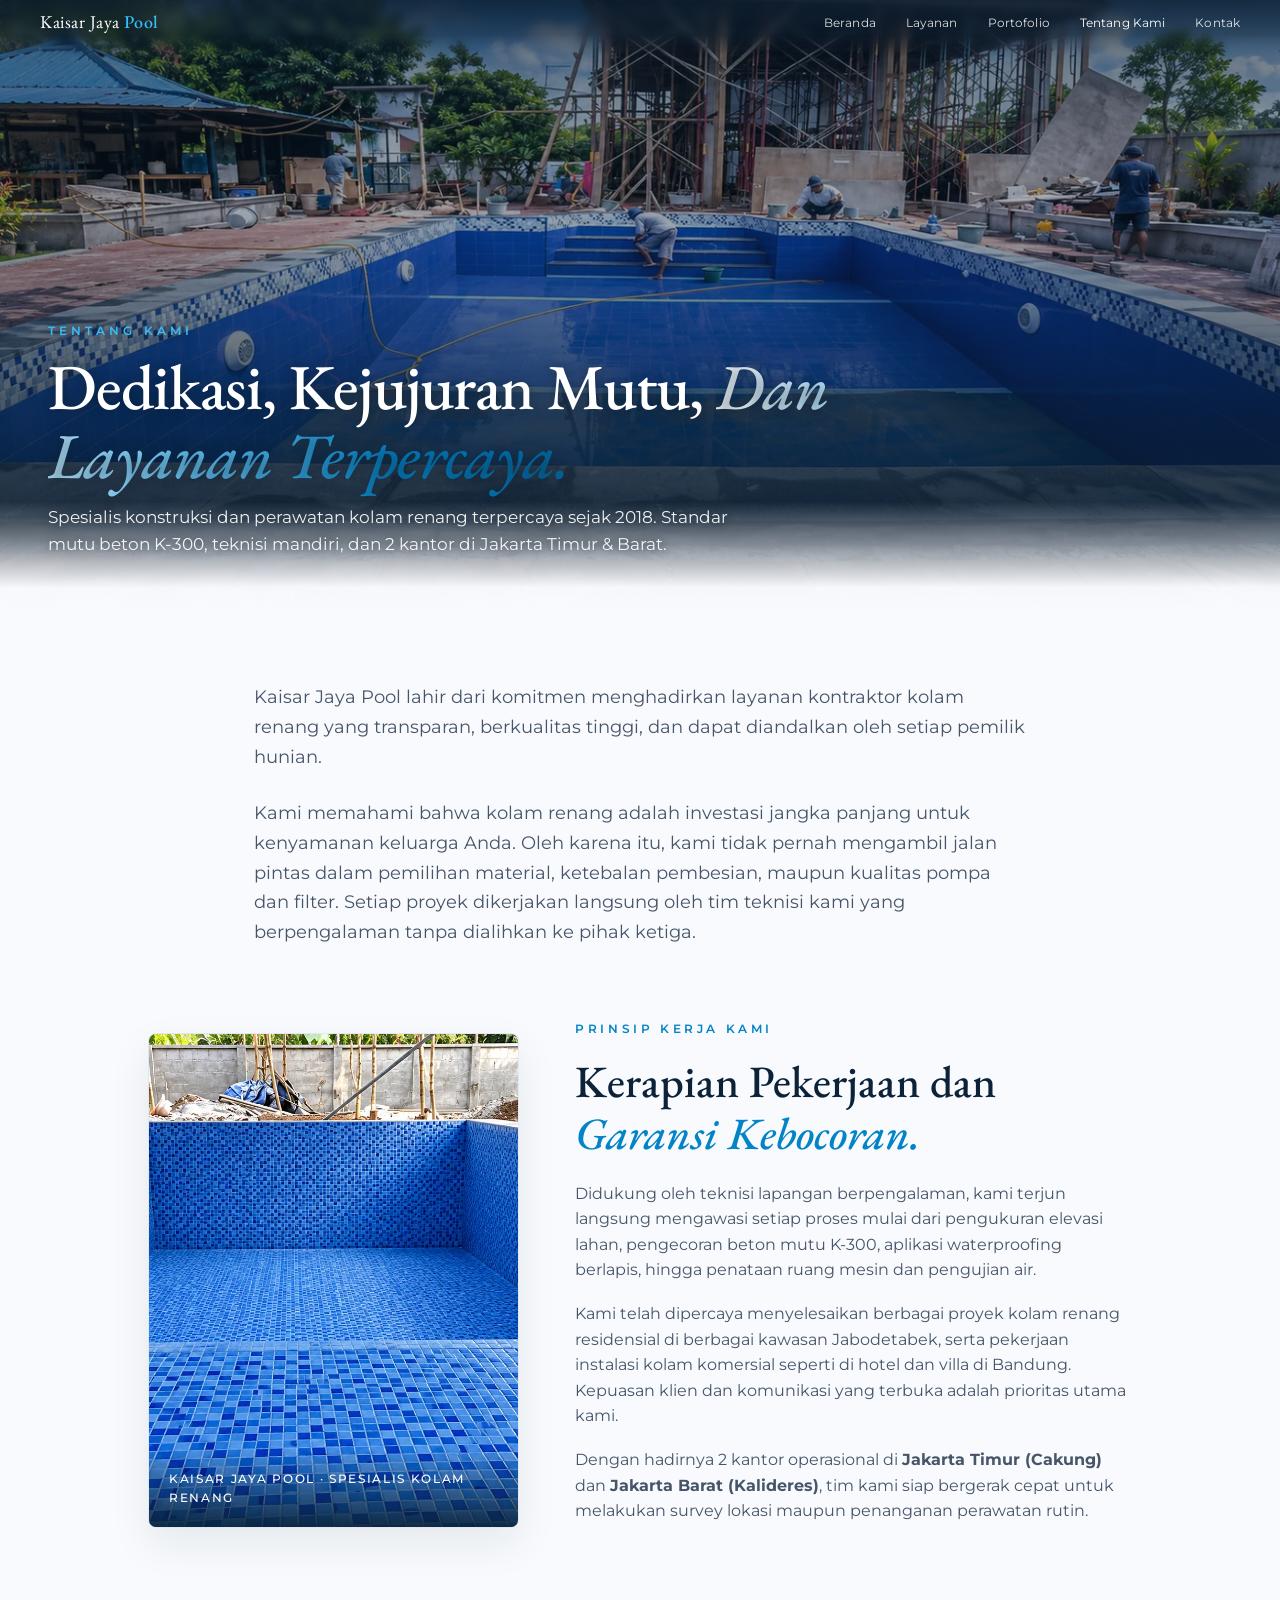
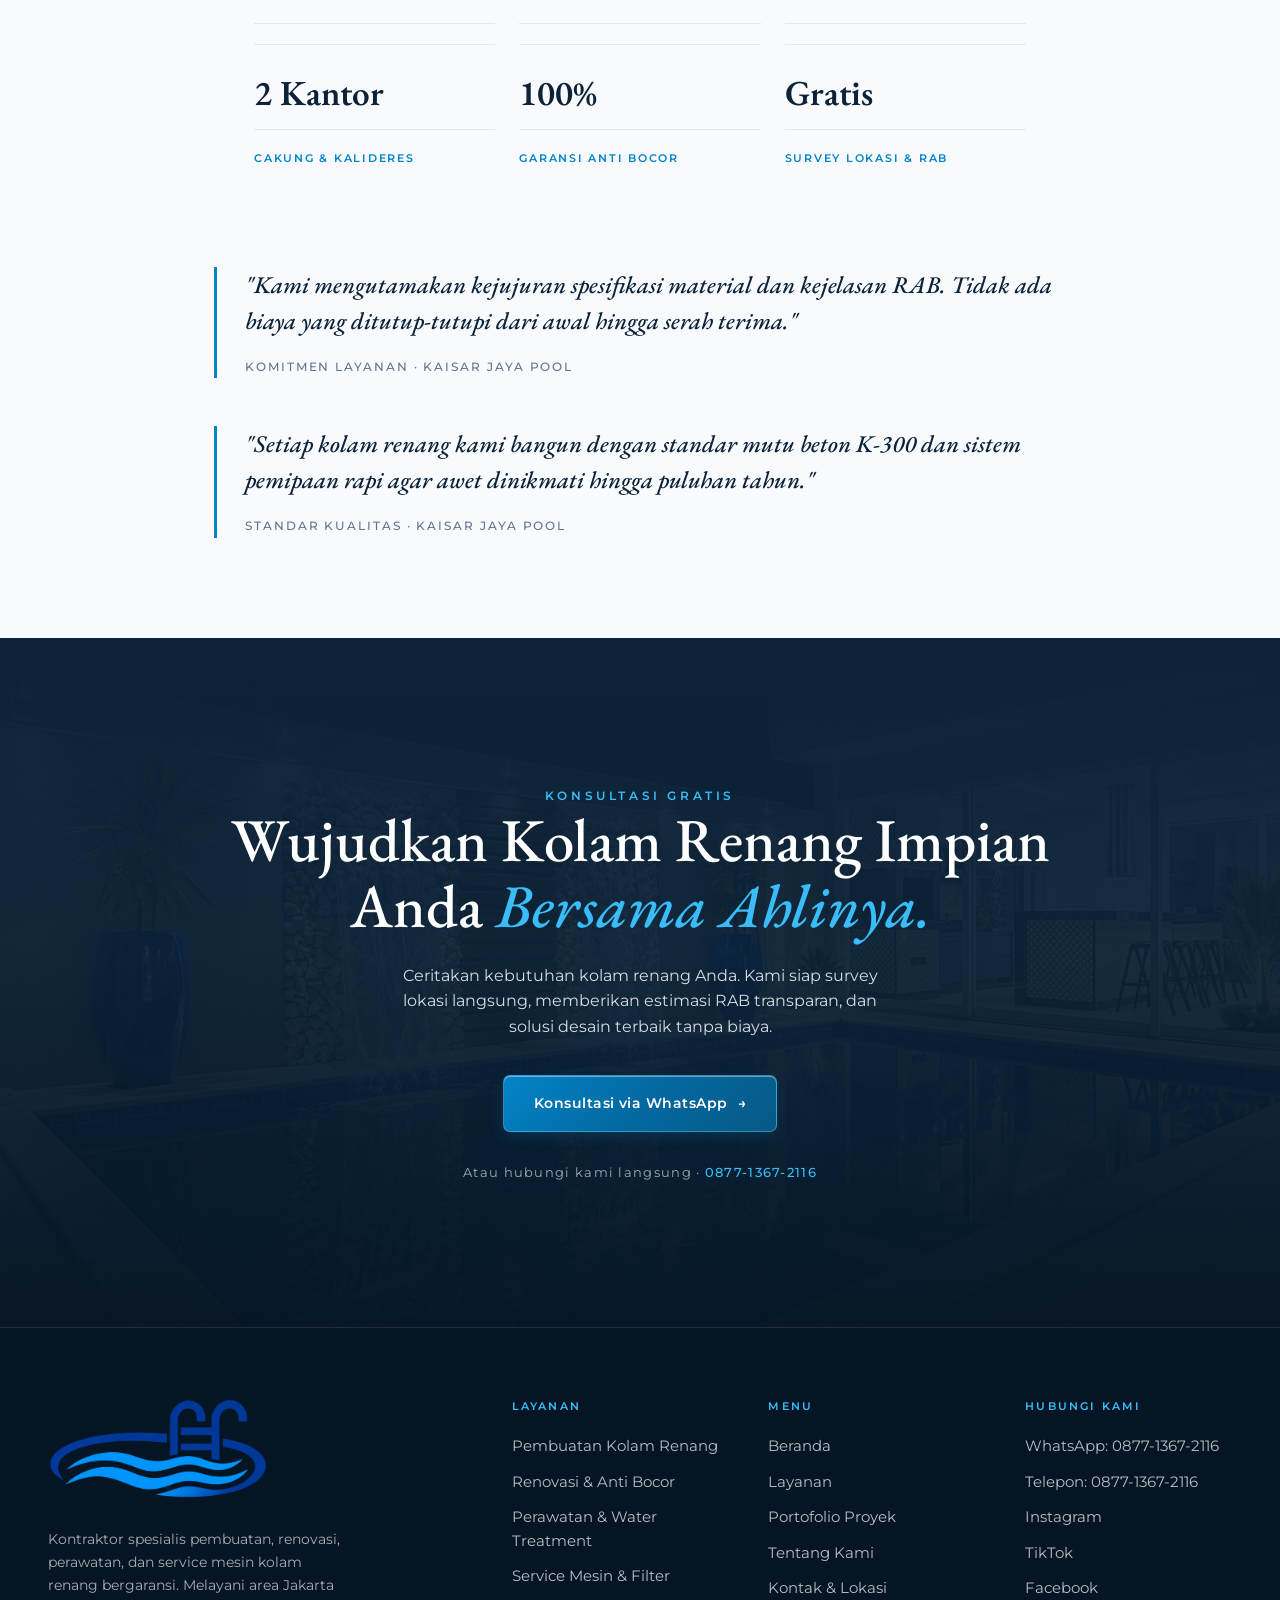
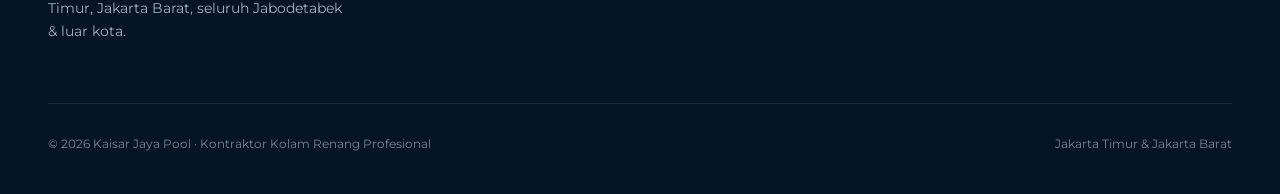
==== commit 59cdad85: "Updates" ====
--- a/about/index.html
+++ b/about/index.html
@@ -5,7 +5,7 @@
 <meta name="viewport" content="width=device-width, initial-scale=1.0">
 <title>Tentang Kami — Kontraktor Kolam Renang | Kaisar Jaya Pool</title>
 <meta name="description" content="Profil Kaisar Jaya Pool, kontraktor spesialis pembuatan, renovasi, dan perawatan kolam renang profesional terpercaya dengan 2 kantor di Jakarta Timur &amp; Barat.">
-<link rel="canonical" href="https://berliankaisar77poll.com/about/">
+<link rel="canonical" href="https://kaisarjayapool.com/about/">
 <meta property="og:type" content="website">
 <meta property="og:title" content="Tentang Kami — Kontraktor Kolam Renang | Kaisar Jaya Pool">
 <meta property="og:description" content="Profil Kaisar Jaya Pool, kontraktor spesialis pembuatan, renovasi, dan perawatan kolam renang profesional terpercaya dengan 2 kantor di Jakarta Timur &amp; Barat.">
@@ -16,9 +16,9 @@
 <link rel="preconnect" href="https://fonts.gstatic.com" crossorigin>
 <link href="https://fonts.googleapis.com/css2?family=EB+Garamond:ital,wght@0,400;0,500;0,600;1,400;1,500;1,600&family=Montserrat:wght@300;400;500;600&display=swap" rel="stylesheet">
 
-  <script type="module" crossorigin src="/assets/site-BLlXSJ0-.js"></script>
-  <link rel="stylesheet" crossorigin href="/assets/site-C1F9Hs9v.css">
-  <link rel="stylesheet" crossorigin href="/assets/about-CEWI5Xes.css">
+  <script type="module" crossorigin src="/assets/site-BMg-5b2U.js"></script>
+  <link rel="stylesheet" crossorigin href="/assets/site-ioRld8_c.css">
+  <link rel="stylesheet" crossorigin href="/assets/about-sUBt1Lfp.css">
 </head>
 <body class="about-page">
 <div class="waterline"><span id="wl"></span></div>
--- a/assets/site-ioRld8_c.css
+++ b/assets/site-ioRld8_c.css
@@ -0,0 +1 @@
+:root{--obsidian: #F8FAFD;--obsidian-2: #F0F6FA;--water-deep: #0B2238;--caustic: #0284C7;--caustic-soft: #00A3E0;--travertine: #0284C7;--bone: #0B2238;--bone-dim: #475569;--bone-faint: #64748B;--hairline: #E2E8F0;--serif: "EB Garamond", Georgia, serif;--sans: "Montserrat", system-ui, sans-serif}*{margin:0;padding:0;box-sizing:border-box}html{scroll-behavior:smooth}body{background:var(--obsidian);color:var(--bone-dim);font-family:var(--sans);font-weight:400;line-height:1.6;overflow-x:hidden;-webkit-font-smoothing:antialiased}::selection{background:#bae6fd;color:#0369a1}img{display:block;max-width:100%}a{color:inherit}.nowrap{white-space:nowrap}.waterline{position:fixed;top:0;left:0;height:2px;width:100%;z-index:200}.waterline span{display:block;height:100%;width:0;background:linear-gradient(90deg,#0284c7,#38bdf8);box-shadow:0 0 12px #38bdf8}nav{position:fixed;top:0;left:0;width:100%;z-index:100;display:flex;align-items:center;justify-content:space-between;padding:8px 40px 20px;transition:padding .5s,background .5s,backdrop-filter .5s}nav:before{content:"";position:absolute;top:0;right:0;bottom:0;left:0;z-index:-1;background:linear-gradient(to bottom,rgba(10,28,46,.72) 0%,rgba(10,28,46,.35) 60%,transparent 100%);backdrop-filter:blur(5px);-webkit-backdrop-filter:blur(5px);opacity:1;transition:opacity .5s;pointer-events:none;mask-image:linear-gradient(to bottom,#000 0%,#000 60%,transparent 100%);-webkit-mask-image:linear-gradient(to bottom,#000 0%,#000 60%,transparent 100%)}nav.scrolled:before{opacity:0}nav.scrolled{padding:11px 40px;background:#fffffff0;backdrop-filter:blur(20px) saturate(1.4);-webkit-backdrop-filter:blur(20px) saturate(1.4);border-bottom:1px solid #E2E8F0;box-shadow:0 4px 20px #0b22380d}.brand{font-family:var(--serif);font-size:18px;font-weight:400;letter-spacing:.03em;text-decoration:none;color:#fff;transition:color .3s}.brand b{font-weight:500;color:#38bdf8}nav.scrolled .brand{color:#0b2238}nav.scrolled .brand b{color:#0284c7}.nav-links{display:flex;gap:30px;align-items:center}.nav-links a{color:#ffffffd9;text-decoration:none;font-size:12px;letter-spacing:.01em;text-transform:none;font-weight:400;transition:color .3s}.nav-links a:hover,.nav-links a.active{color:#fff}nav.scrolled .nav-links a{color:#475569}nav.scrolled .nav-links a:hover,nav.scrolled .nav-links a.active{color:#0284c7}.nav-cta{border:1px solid #CBD5E1;padding:7px 16px;border-radius:980px;color:#fff!important;font-size:12px;transition:all .4s}nav.scrolled .nav-cta{border-color:#0284c7;color:#0284c7!important;background:#f0f9ff}nav.scrolled .nav-cta:hover{background:#0284c7;color:#fff!important}.nav-toggle{display:none;background:none;border:none;color:#fff;font-size:26px;cursor:pointer;line-height:1}nav.scrolled .nav-toggle{color:#0b2238}.mobile-menu{position:fixed;top:0;right:0;bottom:0;left:0;z-index:99;background:#f8fafdfa;backdrop-filter:blur(20px);-webkit-backdrop-filter:blur(20px);display:none;flex-direction:column;align-items:center;justify-content:center;gap:30px}.mobile-menu.open{display:flex}.mobile-menu a{color:#0b2238;text-decoration:none;font-family:var(--serif);font-size:1.8rem;transition:color .3s}.mobile-menu a:hover,.mobile-menu a.active{color:#0284c7}.btn{display:inline-flex;align-items:center;gap:10px;text-decoration:none;font-size:14px;letter-spacing:.04em;padding:16px 30px;border-radius:7px;transition:all .45s cubic-bezier(.2,.7,.3,1);cursor:pointer;border:none;font-family:var(--sans);-webkit-font-smoothing:antialiased;text-shadow:none}.btn .arr{display:inline-block;transition:transform .4s cubic-bezier(.2,.7,.3,1)}.btn:hover .arr{transform:translate(4px)}.btn-primary{background:linear-gradient(135deg,#0284c7,#0369a1,#075985);color:#fff;font-weight:600;letter-spacing:.035em;border:1px solid rgba(255,255,255,.24);box-shadow:inset 0 1px #fff6,0 4px 14px -1px #0369a159,0 2px 6px -1px #0b223826}.btn-primary:hover{background:linear-gradient(135deg,#0380c2,#0274b0,#064e75);box-shadow:inset 0 1px #ffffff8c,0 8px 24px -2px #0369a17a,0 4px 10px -1px #0b223833;transform:translateY(-2.5px)}.btn-ghost{color:#0b2238;border:1px solid #CBD5E1;background:#fff;border-radius:7px}.btn-ghost:hover{border-color:#0284c7;color:#0284c7;background:#f0f9ff}.reveal{opacity:0;transform:translateY(44px);transition:opacity 1.1s cubic-bezier(.2,.7,.3,1),transform 1.1s cubic-bezier(.2,.7,.3,1)}.reveal.in{opacity:1;transform:none}.reveal-group>*{opacity:0;transform:translateY(38px);transition:opacity 1s cubic-bezier(.2,.7,.3,1),transform 1s cubic-bezier(.2,.7,.3,1)}.reveal-group.in>*{opacity:1;transform:none}.reveal-group.in>*:nth-child(1){transition-delay:0s}.reveal-group.in>*:nth-child(2){transition-delay:.09s}.reveal-group.in>*:nth-child(3){transition-delay:.18s}.reveal-group.in>*:nth-child(4){transition-delay:.27s}.reveal-group.in>*:nth-child(5){transition-delay:.36s}.reveal-group.in>*:nth-child(6){transition-delay:.45s}.reveal-group.in>*:nth-child(7){transition-delay:.54s}.reveal-group.in>*:nth-child(8){transition-delay:.63s}.hero-media{will-change:transform;transform:scale(1.1);transform-origin:center top}.page-hero{position:relative;height:68vh;min-height:480px;max-height:640px;display:flex;align-items:flex-end;overflow:hidden}.page-hero img{position:absolute;top:0;right:0;bottom:0;left:0;width:100%;height:100%;object-fit:cover;object-position:center 38%;z-index:1;transform:scale(1.02)}.page-hero:after{content:"";position:absolute;top:0;right:0;bottom:0;left:0;z-index:2;background:linear-gradient(to top,#f8fafd,#f8fafdfa 4%,#0a1c2ee0 18%,#0a1c2e9e 42%,#0a1c2e59 68%,#0a1c2ea6);pointer-events:none}.page-hero .wrap{position:relative;z-index:3;padding:0 48px 6vh;max-width:1280px;margin:0 auto;width:100%;text-shadow:0 2px 14px rgba(10,28,46,.65)}.eyebrow{display:inline-block;font-size:12px;letter-spacing:.34em;text-transform:uppercase;color:#38bdf8;font-weight:600;margin-bottom:12px;text-shadow:0 1px 8px rgba(10,28,46,.8)}.page-hero h1{font-family:var(--serif);font-weight:500;font-size:clamp(2.2rem,5vw,4rem);line-height:1.08;letter-spacing:-.015em;max-width:960px;color:#fff;margin:0 0 14px}.page-hero h1 em{font-style:italic;font-weight:500;background:linear-gradient(95deg,#fff,#7dd3fc 34%,#0284c7 72%,#0369a1);-webkit-background-clip:text;background-clip:text;-webkit-text-fill-color:transparent;color:transparent}.page-hero .hero-sub{margin:0;max-width:720px;font-size:clamp(.98rem,1.35vw,1.15rem);color:#ffffffeb;font-weight:400;line-height:1.55;text-shadow:0 1px 10px rgba(10,28,46,.8)}@media(max-width:900px){.page-hero{height:60vh;min-height:420px}.page-hero .wrap{padding:0 22px 3.5vh}.page-hero h1{font-size:clamp(1.75rem,7.5vw,2.5rem)}.page-hero .hero-sub{font-size:.92rem;line-height:1.45}}section{position:relative}.sec-label{font-size:12px;letter-spacing:.3em;text-transform:uppercase;color:#0284c7;font-weight:600;margin-bottom:22px}.wrap{max-width:1280px;margin:0 auto;padding:0 48px}.prose{max-width:760px}.prose p{color:#475569;margin-bottom:22px;font-size:1.05rem}.prose h2{font-family:var(--serif);font-weight:500;font-size:clamp(1.8rem,3.5vw,2.8rem);line-height:1.15;margin:0 0 28px;color:#0b2238}.prose h2 em{font-style:italic;color:#0284c7}footer{background:#061524;border-top:1px solid rgba(226,232,240,.12);padding:70px 48px 40px;margin-top:0}.foot-grid{max-width:1280px;margin:0 auto 60px;display:grid;grid-template-columns:2fr 1fr 1fr 1fr;gap:50px}.foot-brand{margin-bottom:20px}.foot-brand a{display:inline-block;text-decoration:none}.foot-logo{max-width:220px;width:100%;height:auto;display:block}.foot-grid>div>p{font-size:.9rem;color:#f0f6faad;max-width:300px}.foot-col h4{font-size:11px;letter-spacing:.2em;text-transform:uppercase;color:#38bdf8;font-weight:600;margin-bottom:20px}.foot-col a{display:block;color:#f0f6fabf;text-decoration:none;font-size:.92rem;margin-bottom:12px;transition:color .3s}.foot-col a:hover{color:#fff}.foot-bottom{max-width:1280px;margin:0 auto;display:flex;justify-content:space-between;padding-top:30px;border-top:1px solid rgba(226,232,240,.1);font-size:12px;color:#f0f6fa80;flex-wrap:wrap;gap:14px}.quote{position:relative;padding:16vh 48px;text-align:center;overflow:hidden;background:linear-gradient(180deg,#0b2238,#061524)}.quote:after{content:"";position:absolute;top:0;right:0;bottom:0;left:0;z-index:0;background:url(/img/hero/Luxurious%20Modern%20Pool%20at%20Night.webp) center/cover no-repeat;opacity:.28}.quote:before{content:"";position:absolute;top:0;right:0;bottom:0;left:0;z-index:1;background:linear-gradient(180deg,#0b2238,#0b2238cc 45%,#061524f2),radial-gradient(ellipse at 50% 120%,rgba(2,132,199,.28),transparent 55%)}.quote-inner{position:relative;z-index:3;max-width:920px;margin:0 auto}.quote .sec-label{color:#38bdf8!important;font-weight:600}.quote h2{font-family:var(--serif);font-weight:500;font-size:clamp(2.2rem,4.8vw,3.8rem);line-height:1.08;margin-bottom:24px;color:#fff}.quote h2 em{font-style:italic;color:#38bdf8}.quote p{color:#f0f6fae0;max-width:480px;margin:0 auto 36px}.quote .phone{margin-top:30px;font-size:13px;letter-spacing:.1em;color:#f0f6faa6}.quote .phone a{color:#38bdf8;font-weight:500;text-decoration:none}.quote .phone a:hover{color:#fff}.quote .btn-primary{background:linear-gradient(135deg,#0284c7,#0369a1,#075985);color:#fff;font-weight:600;letter-spacing:.035em;border:1px solid rgba(255,255,255,.24);box-shadow:inset 0 1px #fff6,0 4px 14px -1px #0369a159,0 2px 6px -1px #0b223826}.quote .btn-primary:hover{background:linear-gradient(135deg,#0380c2,#0274b0,#064e75);box-shadow:inset 0 1px #ffffff8c,0 8px 24px -2px #0369a17a,0 4px 10px -1px #0b223833;transform:translateY(-2.5px)}@media(max-width:900px){nav,nav.scrolled{padding:16px 22px}.nav-links{display:none}.nav-toggle{display:block}.wrap,.page-hero .wrap{padding-left:22px;padding-right:22px}footer{padding:54px 22px 36px}.foot-grid{grid-template-columns:1fr 1fr;gap:30px}.quote{padding:12vh 22px}}@media(prefers-reduced-motion:reduce){*{animation:none!important;transition:none!important}.reveal,.reveal-group>*{opacity:1;transform:none!important}.hero-media{transform:none!important}}
--- a/assets/about-sUBt1Lfp.css
+++ b/assets/about-sUBt1Lfp.css
@@ -0,0 +1 @@
+body.about-page{--obsidian: #F8FAFD;--obsidian-2: #F0F6FA;--water-deep: #0B2238;--caustic: #0284C7;--caustic-soft: #00A3E0;--travertine: #0284C7;--bone: #0B2238;--bone-dim: #475569;--bone-faint: #64748B;--hairline: #E2E8F0;background:#f8fafd;color:#475569}body.about-page ::selection{background:#bae6fd;color:#0369a1}body.about-page .btn-primary,body.about-page .quote .btn-primary{background:linear-gradient(135deg,#0284c7,#0369a1,#075985);color:#fff;font-weight:600;letter-spacing:.035em;border:1px solid rgba(255,255,255,.24);box-shadow:inset 0 1px #fff6,0 4px 14px -1px #0369a159,0 2px 6px -1px #0b223826}body.about-page .btn-primary:hover,body.about-page .quote .btn-primary:hover{background:linear-gradient(135deg,#0380c2,#0274b0,#064e75);box-shadow:inset 0 1px #ffffff8c,0 8px 24px -2px #0369a17a,0 4px 10px -1px #0b223833;transform:translateY(-2.5px)}body.about-page .btn-ghost{color:#0b2238;border:1px solid #CBD5E1;background:#fff}body.about-page .btn-ghost:hover{border-color:#0284c7;color:#0284c7;background:#f0f9ff}body.about-page .waterline span{background:linear-gradient(90deg,#0284c7,#38bdf8);box-shadow:0 0 12px #38bdf8}body.about-page nav:before{background:linear-gradient(to bottom,rgba(10,28,46,.72) 0%,rgba(10,28,46,.35) 60%,transparent 100%)}body.about-page nav .brand{color:#fff}body.about-page nav .brand b{color:#38bdf8}body.about-page nav .nav-links a{color:#ffffffd9}body.about-page nav .nav-links a:hover,body.about-page nav .nav-links a.active{color:#fff}body.about-page nav .nav-toggle{color:#fff}body.about-page nav.scrolled{background:#fffffff0;-webkit-backdrop-filter:blur(20px) saturate(1.4);backdrop-filter:blur(20px) saturate(1.4);border-bottom:1px solid #E2E8F0;box-shadow:0 4px 20px #0b22380f}body.about-page nav.scrolled .brand{color:#0b2238}body.about-page nav.scrolled .brand b{color:#0284c7}body.about-page nav.scrolled .nav-links a{color:#475569}body.about-page nav.scrolled .nav-links a:hover,body.about-page nav.scrolled .nav-links a.active{color:#0284c7}body.about-page nav.scrolled .nav-toggle{color:#0b2238}body.about-page .mobile-menu{background:#f8fafdfa}body.about-page .mobile-menu a{color:#0b2238}body.about-page .mobile-menu a:hover,body.about-page .mobile-menu a.active{color:#0284c7}.about-body{padding:70px 0 100px;background:#f8fafd}.about-inner{max-width:820px;margin:0 auto;padding:0 24px}.about-inner p{color:#475569;font-size:1.1rem;margin-bottom:26px;line-height:1.7}.about-inner p strong{color:#0b2238;font-weight:600}.lead{margin-bottom:26px;color:#334155}.lead em{font-style:italic;color:#0284c7}.founder{max-width:1080px;margin:8vh auto 0;padding:0 48px;display:grid;grid-template-columns:.8fr 1.2fr;gap:56px;align-items:center}.founder-photo{position:relative;border-radius:8px;overflow:hidden;border:1px solid #E2E8F0;aspect-ratio:3/4;box-shadow:0 16px 40px #0b223814}.founder-photo img{width:100%;height:100%;object-fit:cover;object-position:center top}.founder-cap{position:absolute;left:0;bottom:0;right:0;z-index:2;padding:20px;background:linear-gradient(to top,rgba(11,34,56,.92) 0%,transparent 100%);font-size:12px;letter-spacing:.14em;text-transform:uppercase;color:#fff;font-weight:500}.founder-text .sec-label{color:#0284c7;font-weight:600;font-size:12px;letter-spacing:.3em;text-transform:uppercase;margin-bottom:18px}.founder-text h2{font-family:var(--serif);font-weight:500;font-size:clamp(1.9rem,3.6vw,2.8rem);line-height:1.14;margin-bottom:22px;color:#0b2238}.founder-text h2 em{font-style:italic;color:#0284c7}.founder-text p{color:#475569;margin-bottom:18px;line-height:1.6}.about-stats{display:grid;grid-template-columns:repeat(3,1fr);gap:24px;margin:9vh auto 0;max-width:820px;padding:0 24px}.about-stats div{border-top:1px solid #E2E8F0;padding-top:20px}.about-stats .n{font-family:var(--serif);font-size:2.2rem;font-weight:600;color:#0b2238}.about-stats .l{font-size:11px;letter-spacing:.16em;text-transform:uppercase;color:#0284c7;font-weight:600;margin-top:8px}.quotes{max-width:900px;margin:11vh auto 0;padding:0 24px;display:grid;gap:48px}.cq{border-left:3px solid #0284C7;padding-left:28px}.cq p{font-family:var(--serif);font-weight:500;font-style:italic;font-size:clamp(1.2rem,2.2vw,1.5rem);line-height:1.5;color:#0b2238;margin:0 0 14px}.cq span{font-size:12px;letter-spacing:.16em;text-transform:uppercase;color:#64748b;font-weight:500}body.about-page .quote{position:relative;padding:16vh 48px;text-align:center;overflow:hidden;background:linear-gradient(180deg,#0b2238,#061524)}body.about-page .quote:after{content:"";position:absolute;top:0;right:0;bottom:0;left:0;z-index:0;background:url(/img/hero/Luxurious%20Modern%20Pool%20at%20Night.webp) center/cover no-repeat;opacity:.28}body.about-page .quote:before{content:"";position:absolute;top:0;right:0;bottom:0;left:0;z-index:1;background:linear-gradient(180deg,#0b2238,#0b2238cc 45%,#061524f2),radial-gradient(ellipse at 50% 120%,rgba(2,132,199,.28),transparent 55%)}body.about-page .quote-inner{position:relative;z-index:3;max-width:920px;margin:0 auto}body.about-page .quote .sec-label{color:#38bdf8!important;font-weight:600}body.about-page .quote h2{font-family:var(--serif);font-weight:500;font-size:clamp(2.2rem,4.8vw,3.8rem);line-height:1.08;margin-bottom:24px;color:#fff}body.about-page .quote h2 em{font-style:italic;color:#38bdf8}body.about-page .quote p{color:#f0f6fae0;max-width:480px;margin:0 auto 36px}body.about-page .quote .phone{margin-top:30px;font-size:13px;letter-spacing:.1em;color:#f0f6faa6}body.about-page .quote .phone a{color:#38bdf8;font-weight:500;text-decoration:none}body.about-page .quote .phone a:hover{color:#fff}body.about-page footer{background:#061524;border-top:1px solid rgba(226,232,240,.12);padding:70px 48px 40px;margin-top:0}body.about-page .foot-brand{font-family:var(--serif);font-size:1.5rem;margin-bottom:18px;color:#fff}body.about-page .foot-grid>div>p{font-size:.9rem;color:#f0f6faad;max-width:300px}body.about-page .foot-col h4{font-size:11px;letter-spacing:.2em;text-transform:uppercase;color:#38bdf8;font-weight:600;margin-bottom:20px}body.about-page .foot-col a{display:block;color:#f0f6fabf;text-decoration:none;font-size:.92rem;margin-bottom:12px;transition:color .3s}body.about-page .foot-col a:hover{color:#fff}body.about-page .foot-bottom{max-width:1280px;margin:0 auto;display:flex;justify-content:space-between;padding-top:30px;border-top:1px solid rgba(226,232,240,.1);font-size:12px;color:#f0f6fa80;flex-wrap:wrap;gap:14px}@media(max-width:900px){.founder{grid-template-columns:1fr;gap:30px;padding:0 22px}.about-stats{grid-template-columns:1fr}}
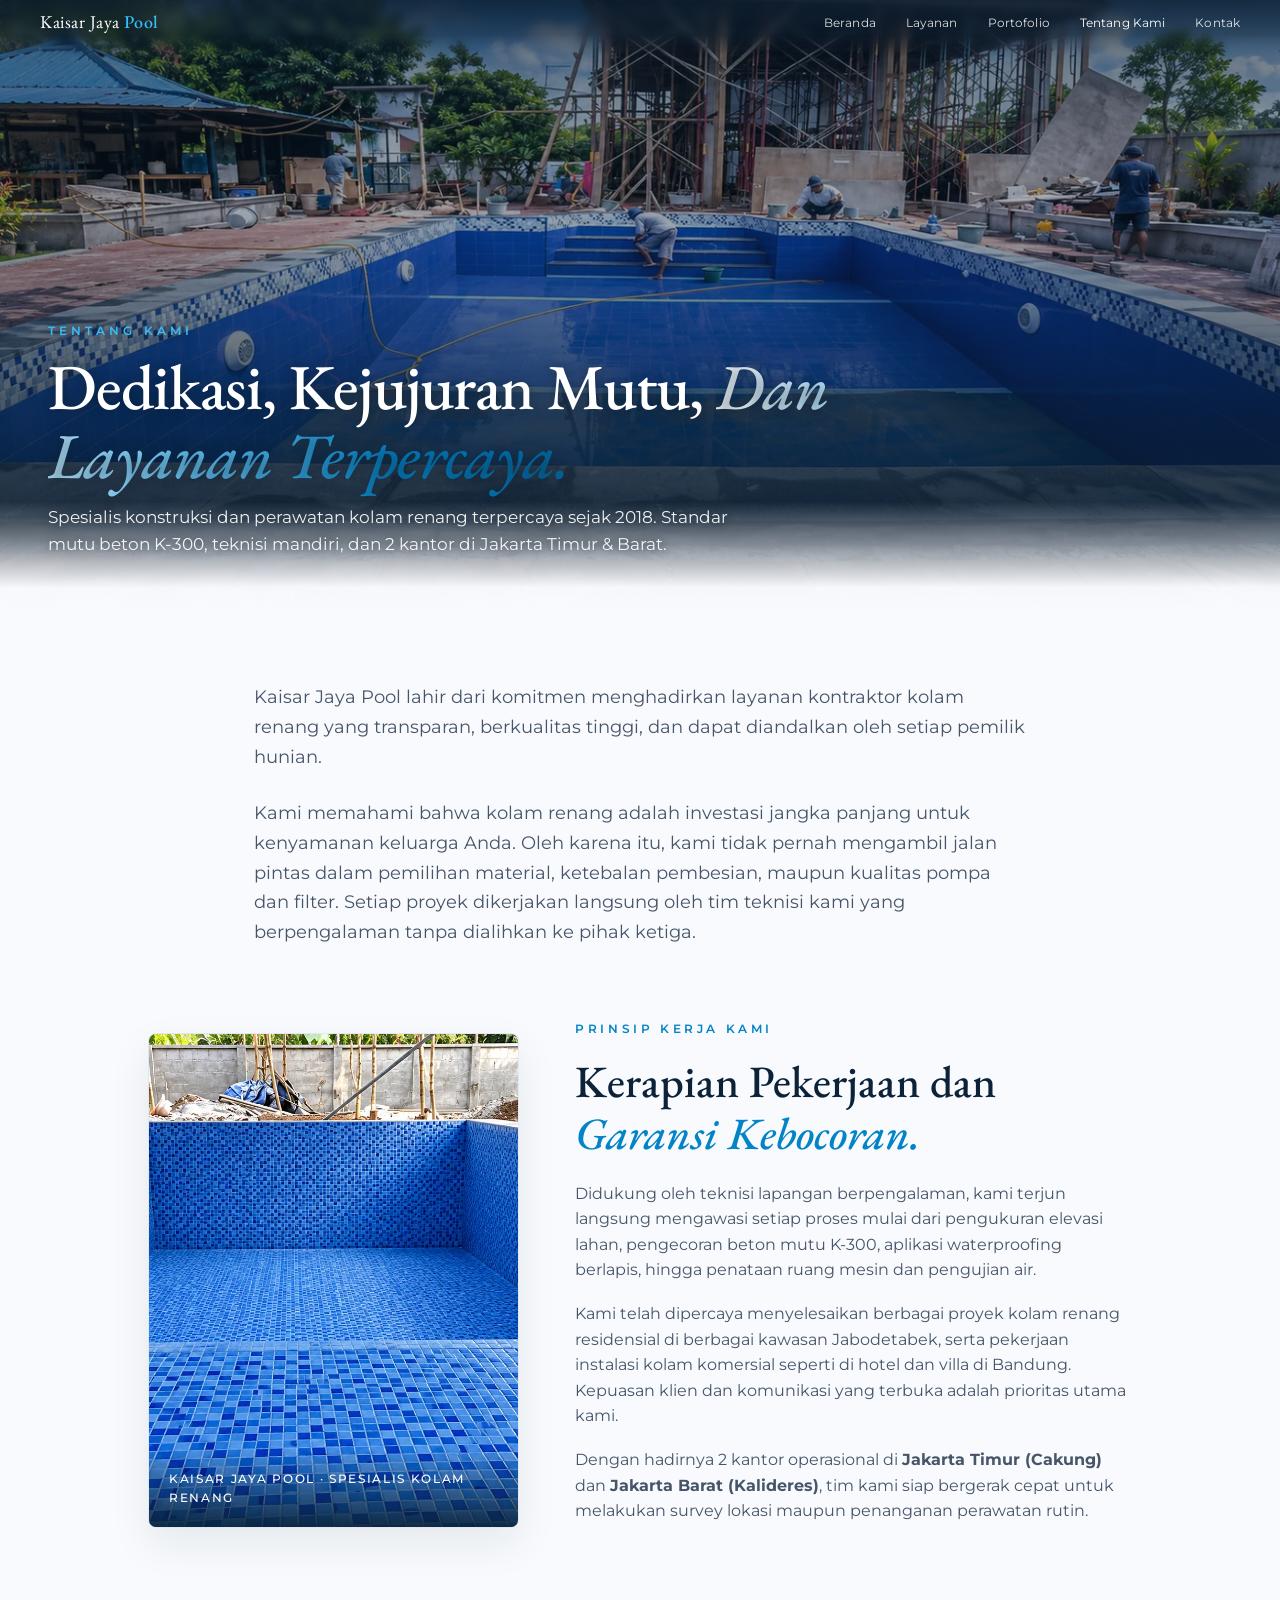
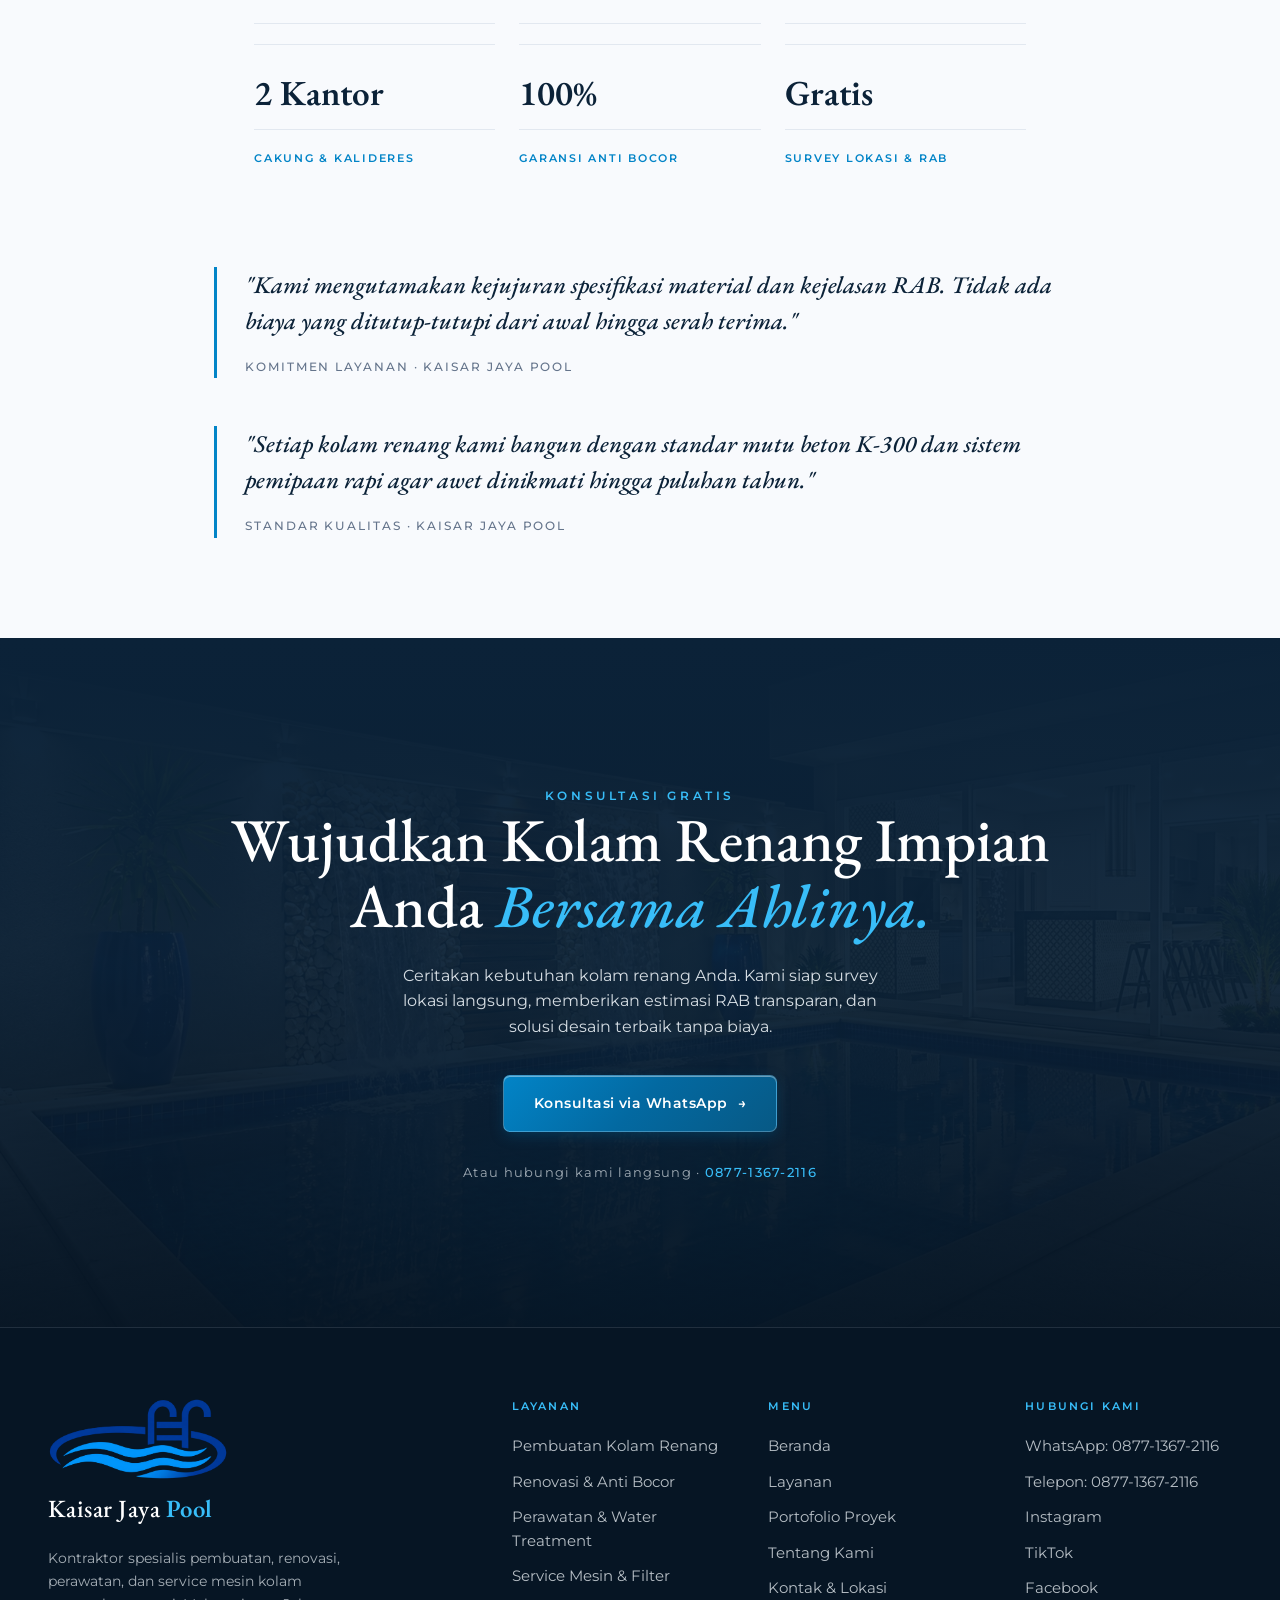
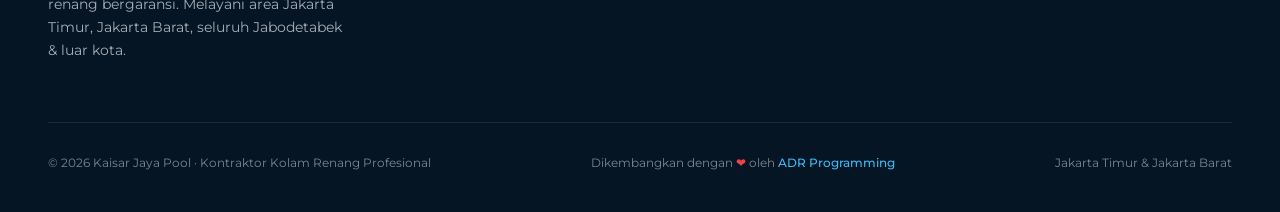
==== commit cac47a66: "Updates" ====
--- a/about/index.html
+++ b/about/index.html
@@ -16,8 +16,8 @@
 <link rel="preconnect" href="https://fonts.gstatic.com" crossorigin>
 <link href="https://fonts.googleapis.com/css2?family=EB+Garamond:ital,wght@0,400;0,500;0,600;1,400;1,500;1,600&family=Montserrat:wght@300;400;500;600&display=swap" rel="stylesheet">
 
-  <script type="module" crossorigin src="/assets/site-BMg-5b2U.js"></script>
-  <link rel="stylesheet" crossorigin href="/assets/site-ioRld8_c.css">
+  <script type="module" crossorigin src="/assets/site-DzcVc8vG.js"></script>
+  <link rel="stylesheet" crossorigin href="/assets/site-BkkJsm7f.css">
   <link rel="stylesheet" crossorigin href="/assets/about-sUBt1Lfp.css">
 </head>
 <body class="about-page">
@@ -114,7 +114,8 @@
     <div>
       <div class="foot-brand">
         <a href="/" aria-label="Kaisar Jaya Pool">
-          <img src="/img/logo-berlian-kaisar-footer.webp" alt="Kaisar Jaya Pool" class="foot-logo" width="220" height="101">
+          <img src="/img/logo-berlian-kaisar-footer.webp" alt="Kaisar Jaya Pool" class="foot-logo" width="180" height="83">
+          <span class="foot-brand-name">Kaisar Jaya <b>Pool</b></span>
         </a>
       </div>
       <p>Kontraktor spesialis pembuatan, renovasi, perawatan, dan service mesin kolam renang bergaransi. Melayani area Jakarta Timur, Jakarta Barat, seluruh Jabodetabek &amp; luar kota.</p>
@@ -145,6 +146,7 @@
   </div>
   <div class="foot-bottom">
     <span>&copy; 2026 Kaisar Jaya Pool &middot; Kontraktor Kolam Renang Profesional</span>
+    <span class="foot-dev-credit">Dikembangkan dengan <span class="heart-pulse" aria-label="cinta">&#10084;</span> oleh <a href="https://www.instagram.com/adr_programming/" target="_blank" rel="noopener">ADR Programming</a></span>
     <span>Jakarta Timur &amp; Jakarta Barat</span>
   </div>
 </footer>
--- a/assets/site-BkkJsm7f.css
+++ b/assets/site-BkkJsm7f.css
@@ -0,0 +1 @@
+:root{--obsidian: #F8FAFD;--obsidian-2: #F0F6FA;--water-deep: #0B2238;--caustic: #0284C7;--caustic-soft: #00A3E0;--travertine: #0284C7;--bone: #0B2238;--bone-dim: #475569;--bone-faint: #64748B;--hairline: #E2E8F0;--serif: "EB Garamond", Georgia, serif;--sans: "Montserrat", system-ui, sans-serif}*{margin:0;padding:0;box-sizing:border-box}.sr-only,.visually-hidden{position:absolute;width:1px;height:1px;padding:0;margin:-1px;overflow:hidden;clip:rect(0,0,0,0);clip-path:inset(50%);white-space:nowrap;border:0}html{scroll-behavior:smooth}body{background:var(--obsidian);color:var(--bone-dim);font-family:var(--sans);font-weight:400;line-height:1.6;overflow-x:hidden;-webkit-font-smoothing:antialiased}::selection{background:#bae6fd;color:#0369a1}img{display:block;max-width:100%}a{color:inherit}.nowrap{white-space:nowrap}.waterline{position:fixed;top:0;left:0;height:2px;width:100%;z-index:200}.waterline span{display:block;height:100%;width:0;background:linear-gradient(90deg,#0284c7,#38bdf8);box-shadow:0 0 12px #38bdf8}nav{position:fixed;top:0;left:0;width:100%;z-index:100;display:flex;align-items:center;justify-content:space-between;padding:8px 40px 20px;transition:padding .5s,background .5s,backdrop-filter .5s}nav:before{content:"";position:absolute;top:0;right:0;bottom:0;left:0;z-index:-1;background:linear-gradient(to bottom,rgba(10,28,46,.72) 0%,rgba(10,28,46,.35) 60%,transparent 100%);backdrop-filter:blur(5px);-webkit-backdrop-filter:blur(5px);opacity:1;transition:opacity .5s;pointer-events:none;mask-image:linear-gradient(to bottom,#000 0%,#000 60%,transparent 100%);-webkit-mask-image:linear-gradient(to bottom,#000 0%,#000 60%,transparent 100%)}nav.scrolled:before{opacity:0}nav.scrolled{padding:11px 40px;background:#fffffff0;backdrop-filter:blur(20px) saturate(1.4);-webkit-backdrop-filter:blur(20px) saturate(1.4);border-bottom:1px solid #E2E8F0;box-shadow:0 4px 20px #0b22380d}.brand{font-family:var(--serif);font-size:18px;font-weight:400;letter-spacing:.03em;text-decoration:none;color:#fff;transition:color .3s}.brand b{font-weight:500;color:#38bdf8}nav.scrolled .brand{color:#0b2238}nav.scrolled .brand b{color:#0284c7}.nav-links{display:flex;gap:30px;align-items:center}.nav-links a{color:#ffffffd9;text-decoration:none;font-size:12px;letter-spacing:.01em;text-transform:none;font-weight:400;transition:color .3s}.nav-links a:hover,.nav-links a.active{color:#fff}nav.scrolled .nav-links a{color:#475569}nav.scrolled .nav-links a:hover,nav.scrolled .nav-links a.active{color:#0284c7}.nav-cta{border:1px solid #CBD5E1;padding:7px 16px;border-radius:980px;color:#fff!important;font-size:12px;transition:all .4s}nav.scrolled .nav-cta{border-color:#0284c7;color:#0284c7!important;background:#f0f9ff}nav.scrolled .nav-cta:hover{background:#0284c7;color:#fff!important}.nav-toggle{display:none;background:none;border:none;color:#fff;font-size:26px;cursor:pointer;line-height:1}nav.scrolled .nav-toggle{color:#0b2238}.mobile-menu{position:fixed;top:0;right:0;bottom:0;left:0;z-index:99;background:#f8fafdfa;backdrop-filter:blur(20px);-webkit-backdrop-filter:blur(20px);display:none;flex-direction:column;align-items:center;justify-content:center;gap:30px}.mobile-menu.open{display:flex}.mobile-menu a{color:#0b2238;text-decoration:none;font-family:var(--serif);font-size:1.8rem;transition:color .3s}.mobile-menu a:hover,.mobile-menu a.active{color:#0284c7}.btn{display:inline-flex;align-items:center;gap:10px;text-decoration:none;font-size:14px;letter-spacing:.04em;padding:16px 30px;border-radius:7px;transition:all .45s cubic-bezier(.2,.7,.3,1);cursor:pointer;border:none;font-family:var(--sans);-webkit-font-smoothing:antialiased;text-shadow:none}.btn .arr{display:inline-block;transition:transform .4s cubic-bezier(.2,.7,.3,1)}.btn:hover .arr{transform:translate(4px)}.btn-primary{background:linear-gradient(135deg,#0284c7,#0369a1,#075985);color:#fff;font-weight:600;letter-spacing:.035em;border:1px solid rgba(255,255,255,.24);box-shadow:inset 0 1px #fff6,0 4px 14px -1px #0369a159,0 2px 6px -1px #0b223826}.btn-primary:hover{background:linear-gradient(135deg,#0380c2,#0274b0,#064e75);box-shadow:inset 0 1px #ffffff8c,0 8px 24px -2px #0369a17a,0 4px 10px -1px #0b223833;transform:translateY(-2.5px)}.btn-ghost{color:#0b2238;border:1px solid #CBD5E1;background:#fff;border-radius:7px}.btn-ghost:hover{border-color:#0284c7;color:#0284c7;background:#f0f9ff}.reveal{opacity:0;transform:translateY(44px);transition:opacity 1.1s cubic-bezier(.2,.7,.3,1),transform 1.1s cubic-bezier(.2,.7,.3,1)}.reveal.in{opacity:1;transform:none}.reveal-group>*{opacity:0;transform:translateY(38px);transition:opacity 1s cubic-bezier(.2,.7,.3,1),transform 1s cubic-bezier(.2,.7,.3,1)}.reveal-group.in>*{opacity:1;transform:none}.reveal-group.in>*:nth-child(1){transition-delay:0s}.reveal-group.in>*:nth-child(2){transition-delay:.09s}.reveal-group.in>*:nth-child(3){transition-delay:.18s}.reveal-group.in>*:nth-child(4){transition-delay:.27s}.reveal-group.in>*:nth-child(5){transition-delay:.36s}.reveal-group.in>*:nth-child(6){transition-delay:.45s}.reveal-group.in>*:nth-child(7){transition-delay:.54s}.reveal-group.in>*:nth-child(8){transition-delay:.63s}.hero-media{will-change:transform;transform:scale(1.1);transform-origin:center top}.page-hero{position:relative;height:68vh;min-height:480px;max-height:640px;display:flex;align-items:flex-end;overflow:hidden}.page-hero img{position:absolute;top:0;right:0;bottom:0;left:0;width:100%;height:100%;object-fit:cover;object-position:center 38%;z-index:1;transform:scale(1.02)}.page-hero:after{content:"";position:absolute;top:0;right:0;bottom:0;left:0;z-index:2;background:linear-gradient(to top,#f8fafd,#f8fafdfa 4%,#0a1c2ee0 18%,#0a1c2e9e 42%,#0a1c2e59 68%,#0a1c2ea6);pointer-events:none}.page-hero .wrap{position:relative;z-index:3;padding:0 48px 6vh;max-width:1280px;margin:0 auto;width:100%;text-shadow:0 2px 14px rgba(10,28,46,.65)}.eyebrow{display:inline-block;font-size:12px;letter-spacing:.34em;text-transform:uppercase;color:#38bdf8;font-weight:600;margin-bottom:12px;text-shadow:0 1px 8px rgba(10,28,46,.8)}.page-hero h1{font-family:var(--serif);font-weight:500;font-size:clamp(2.2rem,5vw,4rem);line-height:1.08;letter-spacing:-.015em;max-width:960px;color:#fff;margin:0 0 14px}.page-hero h1 em{font-style:italic;font-weight:500;background:linear-gradient(95deg,#fff,#7dd3fc 34%,#0284c7 72%,#0369a1);-webkit-background-clip:text;background-clip:text;-webkit-text-fill-color:transparent;color:transparent}.page-hero .hero-sub{margin:0;max-width:720px;font-size:clamp(.98rem,1.35vw,1.15rem);color:#ffffffeb;font-weight:400;line-height:1.55;text-shadow:0 1px 10px rgba(10,28,46,.8)}@media(max-width:900px){.page-hero{height:60vh;min-height:420px}.page-hero .wrap{padding:0 22px 3.5vh}.page-hero h1{font-size:clamp(1.75rem,7.5vw,2.5rem)}.page-hero .hero-sub{font-size:.92rem;line-height:1.45}}section{position:relative}.sec-label{font-size:12px;letter-spacing:.3em;text-transform:uppercase;color:#0284c7;font-weight:600;margin-bottom:22px}.wrap{max-width:1280px;margin:0 auto;padding:0 48px}.prose{max-width:760px}.prose p{color:#475569;margin-bottom:22px;font-size:1.05rem}.prose h2{font-family:var(--serif);font-weight:500;font-size:clamp(1.8rem,3.5vw,2.8rem);line-height:1.15;margin:0 0 28px;color:#0b2238}.prose h2 em{font-style:italic;color:#0284c7}footer{background:#061524;border-top:1px solid rgba(226,232,240,.12);padding:70px 48px 40px;margin-top:0}.foot-grid{max-width:1280px;margin:0 auto 60px;display:grid;grid-template-columns:2fr 1fr 1fr 1fr;gap:50px}.foot-brand{margin-bottom:20px}.foot-brand a{display:inline-block;text-decoration:none}.foot-logo{max-width:180px;width:100%;height:auto;display:block}.foot-brand-name{display:block;font-family:var(--serif);font-size:1.55rem;font-weight:500;letter-spacing:.02em;color:#fff;margin-top:14px;line-height:1.2;transition:color .3s}.foot-brand-name b{color:#38bdf8;font-weight:600}.foot-brand a:hover .foot-brand-name{color:#e0f2fe}.foot-grid>div>p{font-size:.9rem;color:#f0f6faad;max-width:300px}.foot-col h4{font-size:11px;letter-spacing:.2em;text-transform:uppercase;color:#38bdf8;font-weight:600;margin-bottom:20px}.foot-col a{display:block;color:#f0f6fabf;text-decoration:none;font-size:.92rem;margin-bottom:12px;transition:color .3s}.foot-col a:hover{color:#fff}.foot-bottom{max-width:1280px;margin:0 auto;display:flex;justify-content:space-between;align-items:center;padding-top:30px;border-top:1px solid rgba(226,232,240,.1);font-size:12px;color:#f0f6fa80;flex-wrap:wrap;gap:14px}.foot-dev-credit a{color:#38bdf8;font-weight:500;text-decoration:none;transition:color .25s,text-decoration .25s}.foot-dev-credit a:hover{color:#fff;text-decoration:underline}.heart-pulse{color:#ef4444;display:inline-block;transform-origin:center;animation:heartBeat 2.2s ease-in-out infinite}@keyframes heartBeat{0%,to{transform:scale(1)}14%{transform:scale(1.22)}28%{transform:scale(1)}42%{transform:scale(1.18)}70%{transform:scale(1)}}.quote{position:relative;padding:16vh 48px;text-align:center;overflow:hidden;background:linear-gradient(180deg,#0b2238,#061524)}.quote:after{content:"";position:absolute;top:0;right:0;bottom:0;left:0;z-index:0;background:url(/img/hero/Luxurious%20Modern%20Pool%20at%20Night.webp) center/cover no-repeat;opacity:.28}.quote:before{content:"";position:absolute;top:0;right:0;bottom:0;left:0;z-index:1;background:linear-gradient(180deg,#0b2238,#0b2238cc 45%,#061524f2),radial-gradient(ellipse at 50% 120%,rgba(2,132,199,.28),transparent 55%)}.quote-inner{position:relative;z-index:3;max-width:920px;margin:0 auto}.quote .sec-label{color:#38bdf8!important;font-weight:600}.quote h2{font-family:var(--serif);font-weight:500;font-size:clamp(2.2rem,4.8vw,3.8rem);line-height:1.08;margin-bottom:24px;color:#fff}.quote h2 em{font-style:italic;color:#38bdf8}.quote p{color:#f0f6fae0;max-width:480px;margin:0 auto 36px}.quote .phone{margin-top:30px;font-size:13px;letter-spacing:.1em;color:#f0f6faa6}.quote .phone a{color:#38bdf8;font-weight:500;text-decoration:none}.quote .phone a:hover{color:#fff}.quote .btn-primary{background:linear-gradient(135deg,#0284c7,#0369a1,#075985);color:#fff;font-weight:600;letter-spacing:.035em;border:1px solid rgba(255,255,255,.24);box-shadow:inset 0 1px #fff6,0 4px 14px -1px #0369a159,0 2px 6px -1px #0b223826}.quote .btn-primary:hover{background:linear-gradient(135deg,#0380c2,#0274b0,#064e75);box-shadow:inset 0 1px #ffffff8c,0 8px 24px -2px #0369a17a,0 4px 10px -1px #0b223833;transform:translateY(-2.5px)}@media(max-width:900px){nav,nav.scrolled{padding:16px 22px}.nav-links{display:none}.nav-toggle{display:block}.wrap,.page-hero .wrap{padding-left:22px;padding-right:22px}footer{padding:54px 22px 36px}.foot-grid{grid-template-columns:1fr 1fr;gap:30px}.quote{padding:12vh 22px}}@media(prefers-reduced-motion:reduce){*{animation:none!important;transition:none!important}.reveal,.reveal-group>*{opacity:1;transform:none!important}.hero-media{transform:none!important}}
